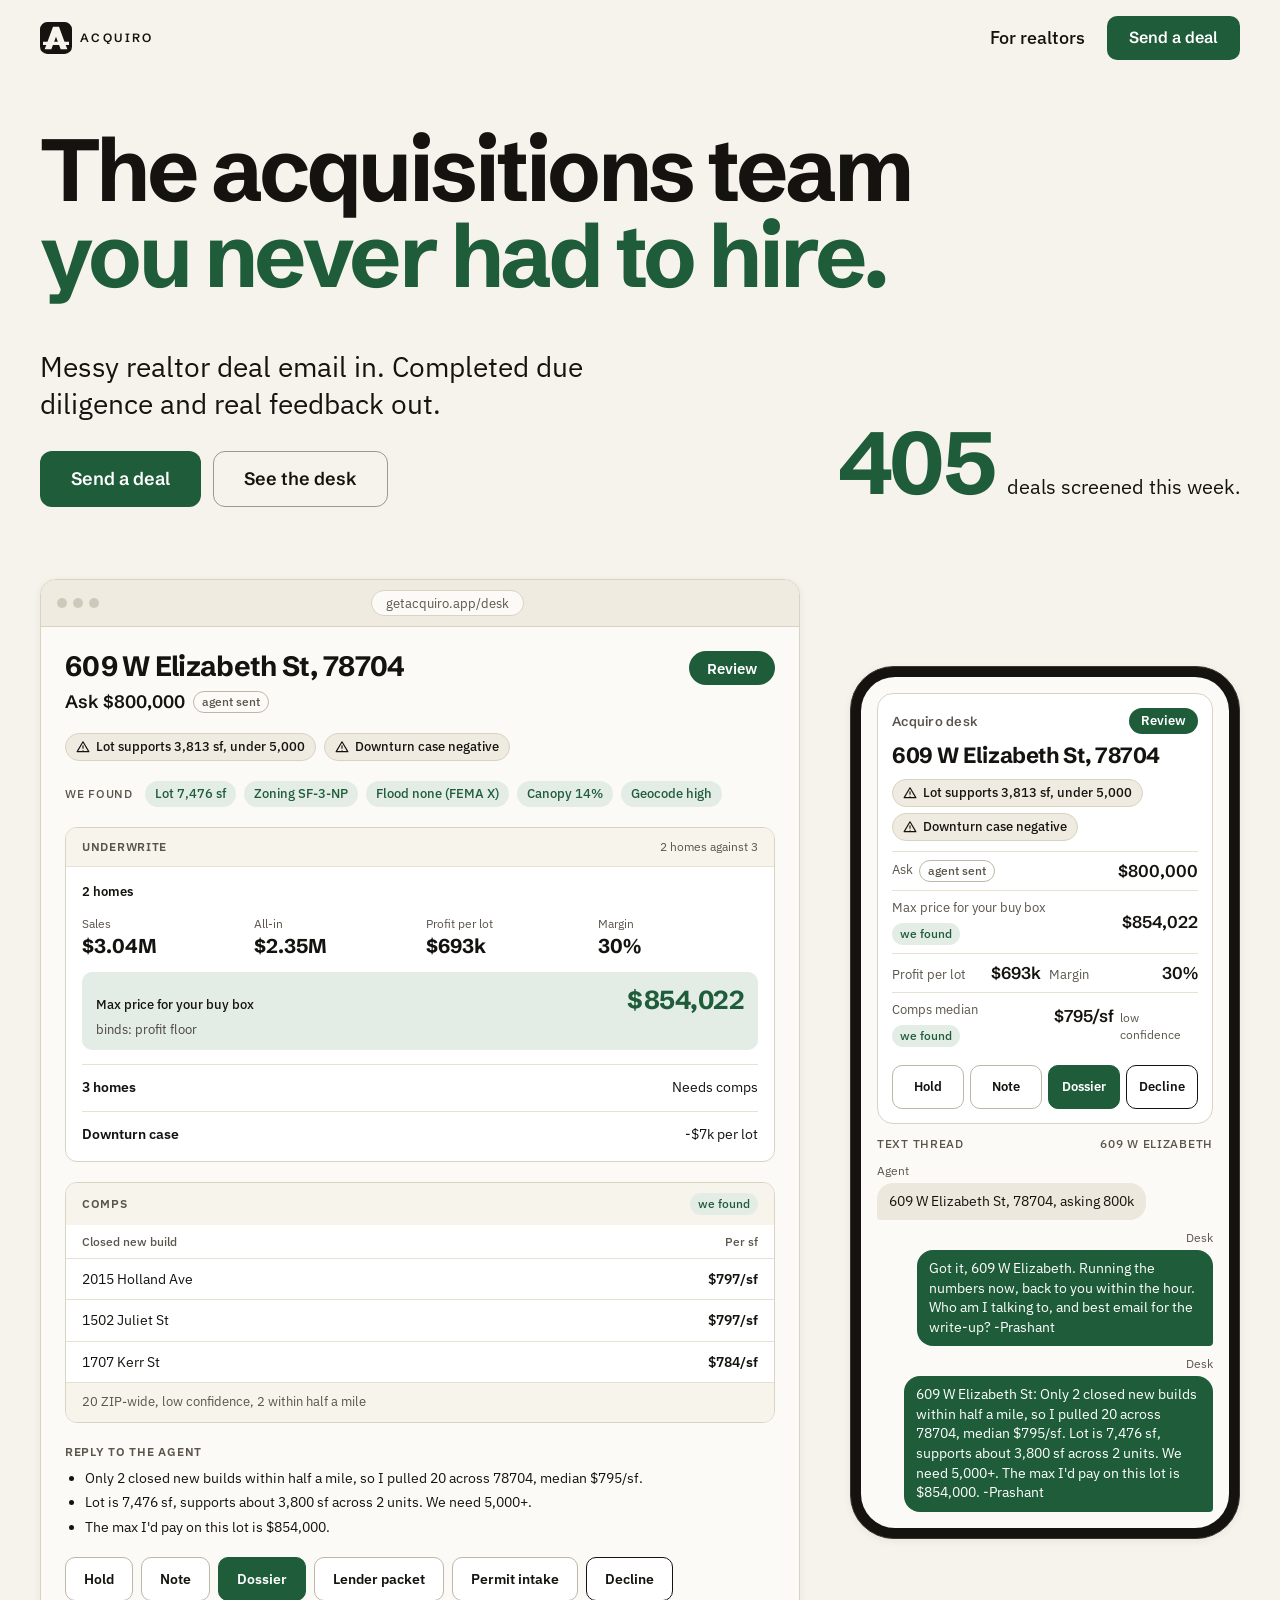
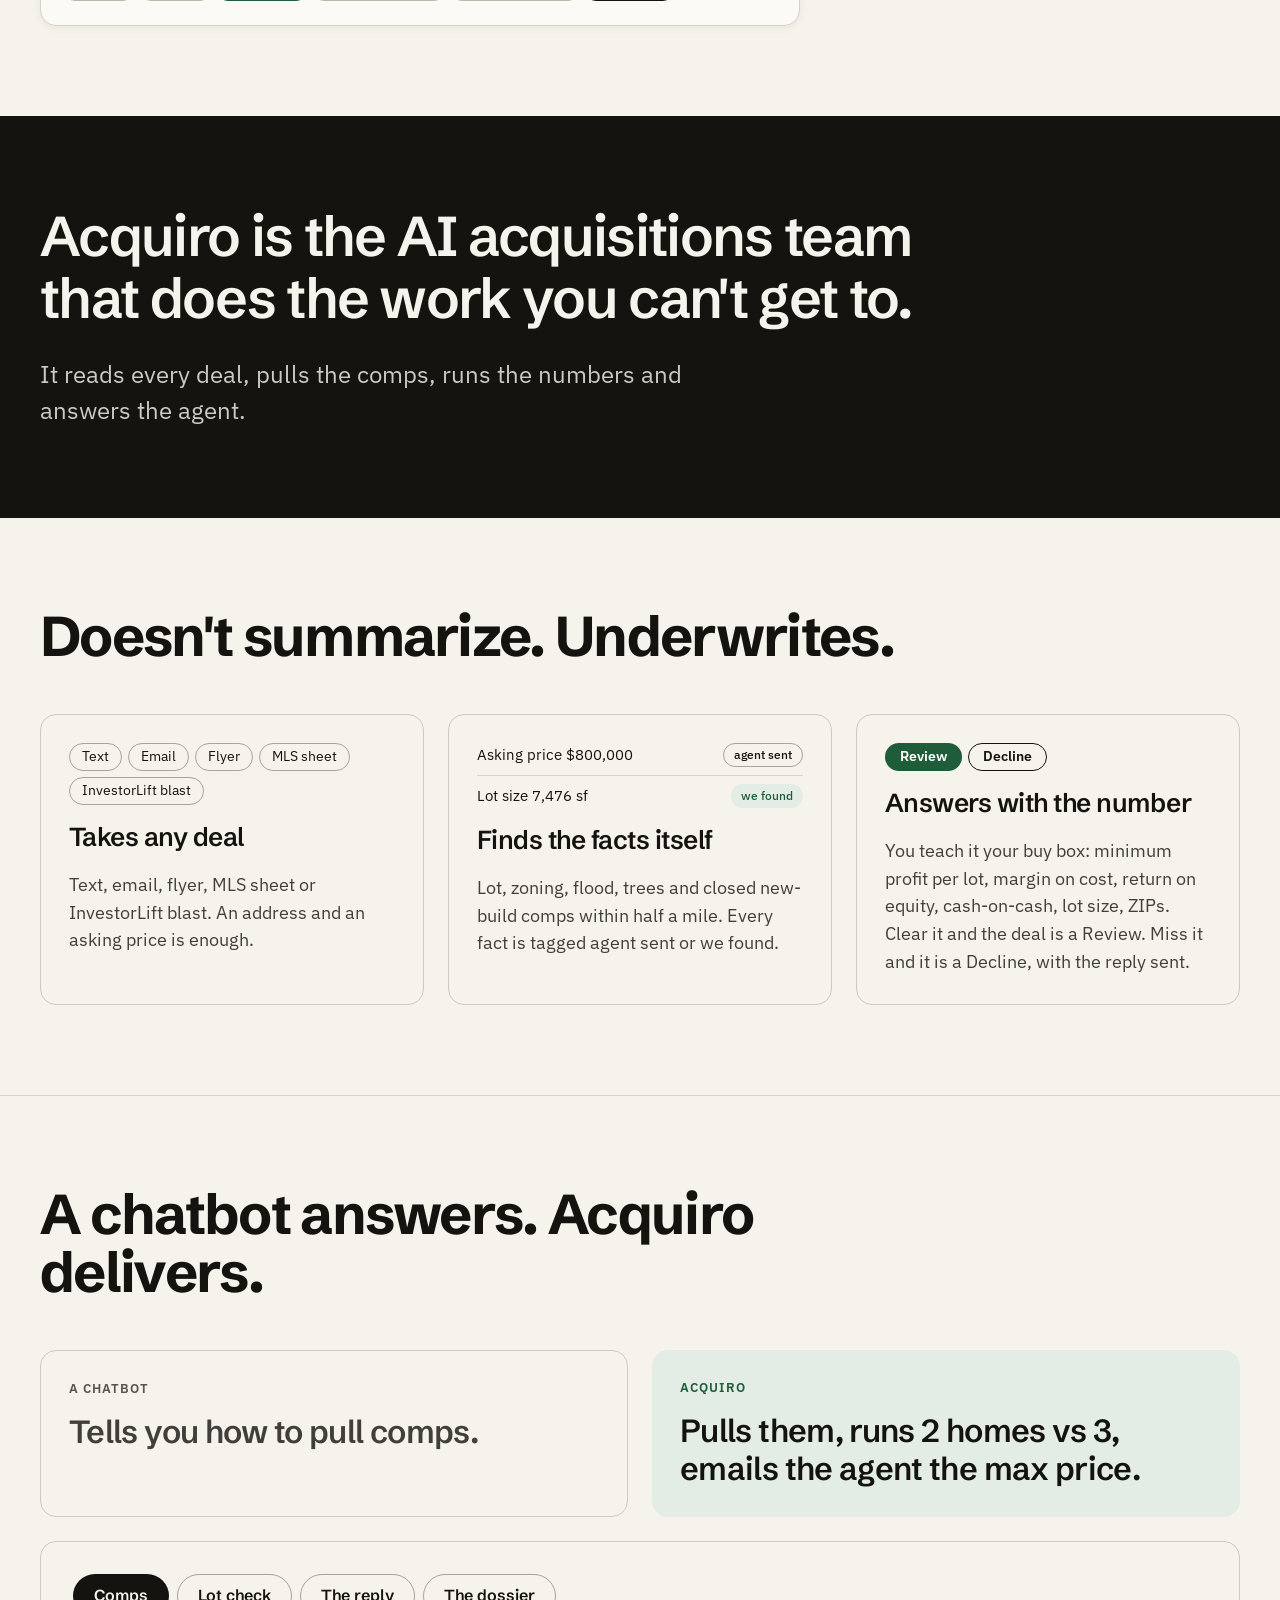
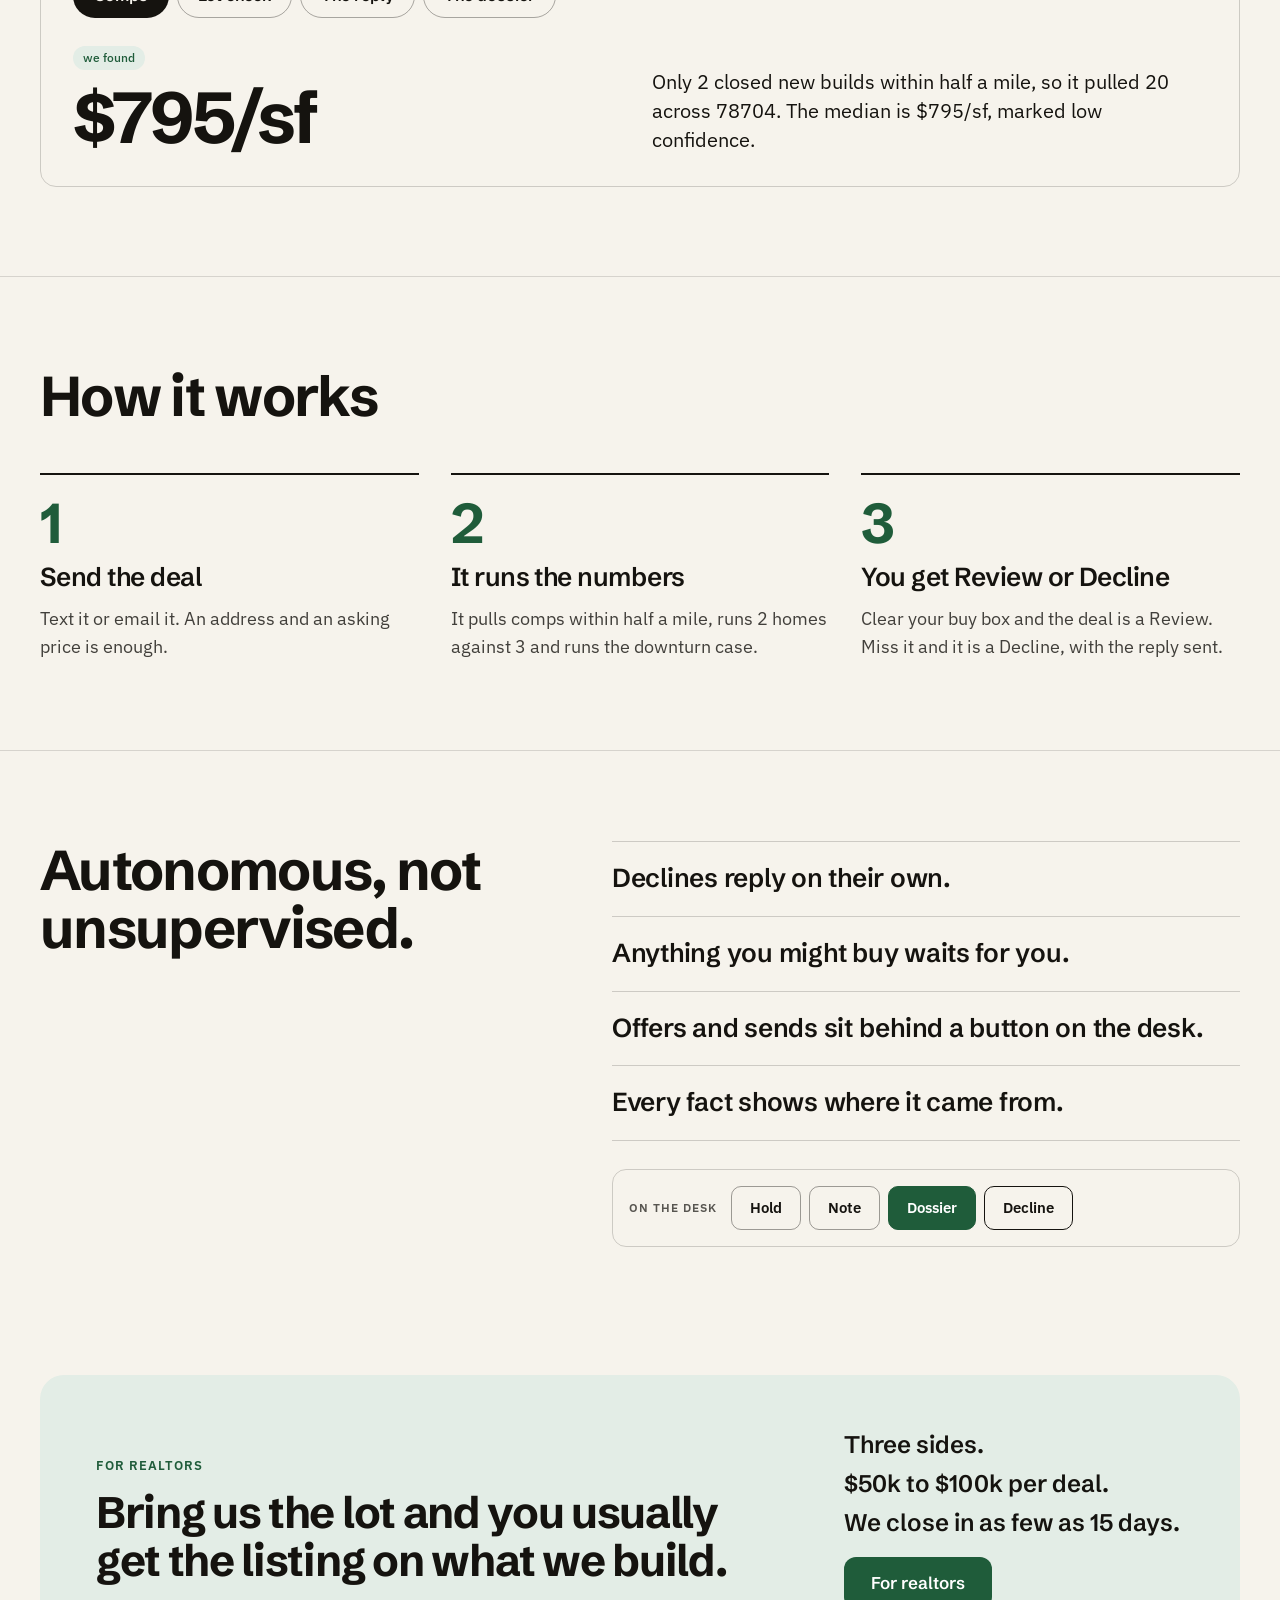
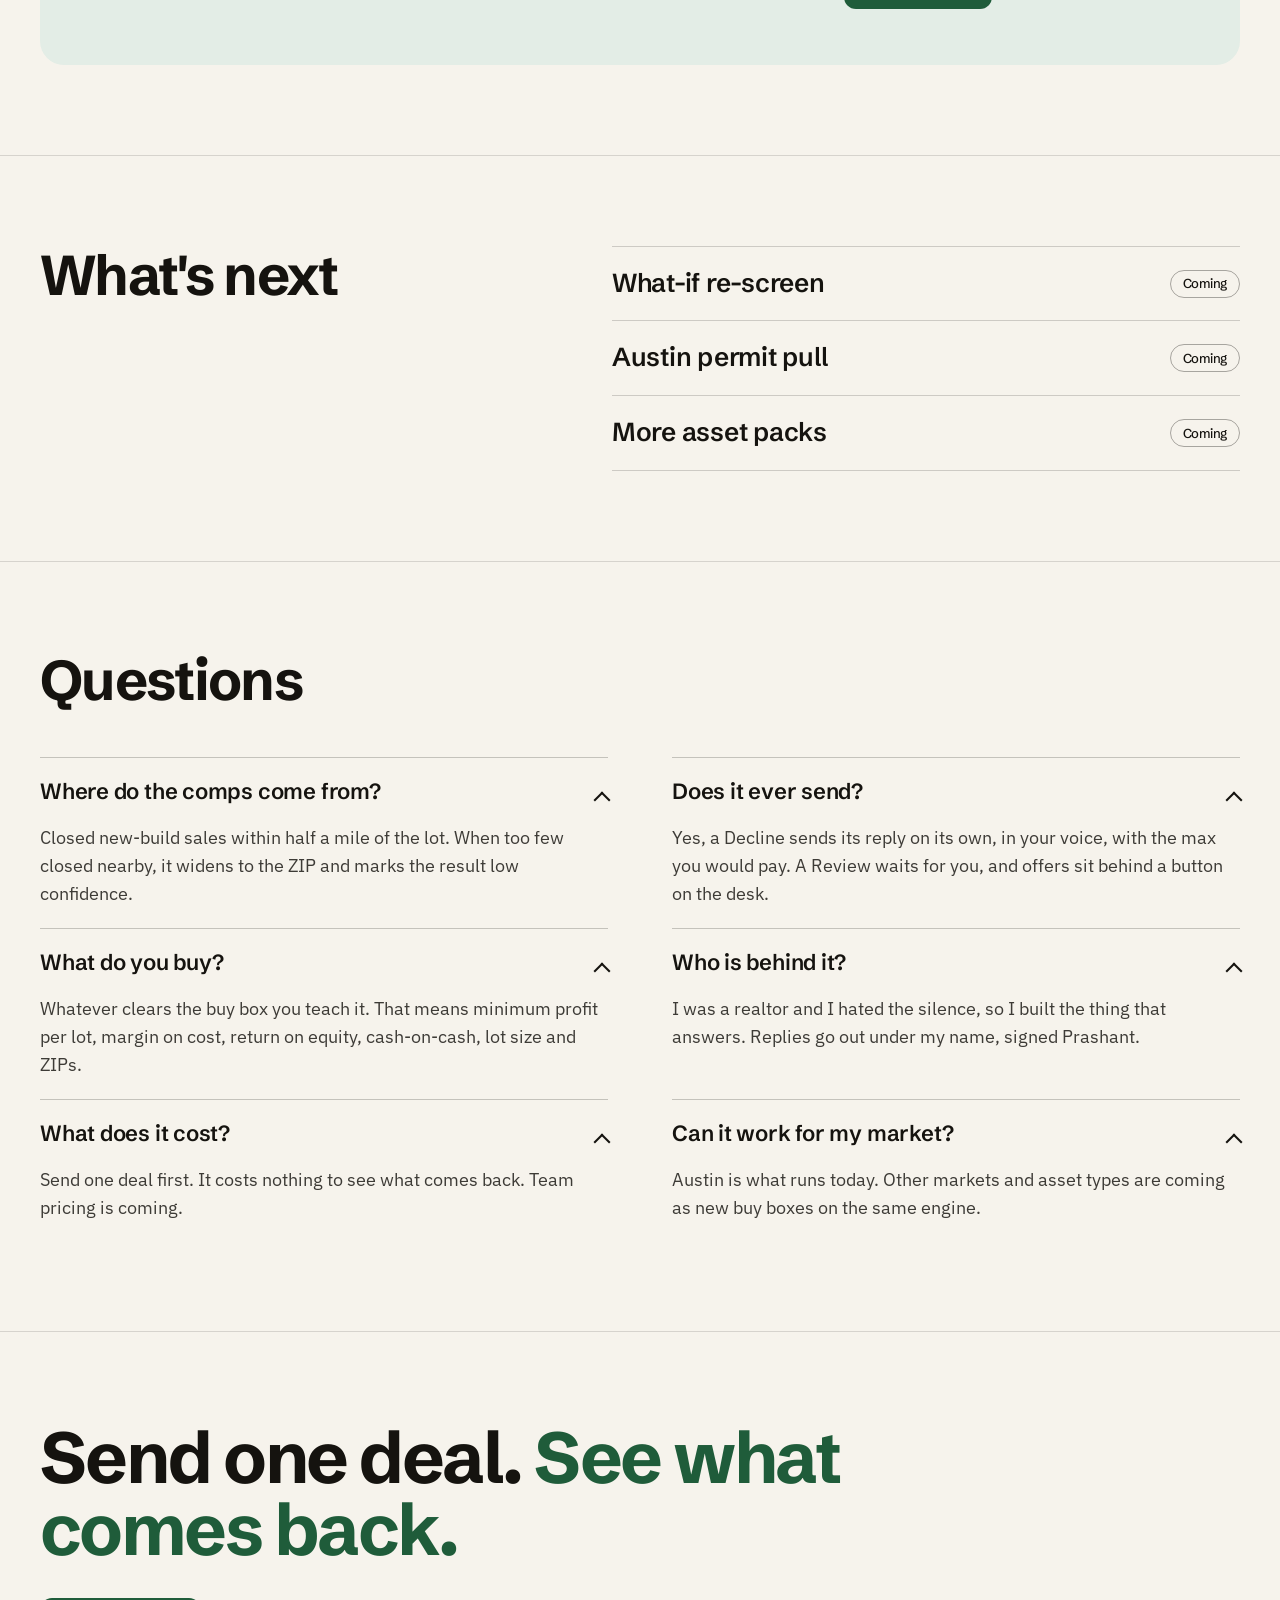
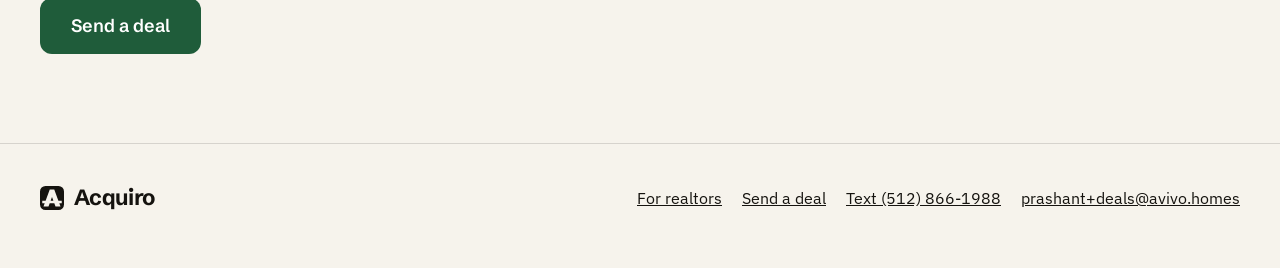
==== index.html @ 0d8c2b7c "Publish Acquiro landing site (507078c6)" ====
<!doctype html>
<html lang="en">
<head>
<meta charset="utf-8">
<meta name="viewport" content="width=device-width, initial-scale=1">
<title>Acquiro | The acquisitions team you never had to hire</title>
<meta name="description" content="Messy realtor deal email in. Completed due diligence and real feedback out.">
<meta name="theme-color" content="#F6F3EC">
<meta name="color-scheme" content="light">
<meta property="og:type" content="website">
<meta property="og:title" content="Acquiro">
<meta property="og:description" content="Messy realtor deal email in. Completed due diligence and real feedback out.">
<link rel="icon" type="image/svg+xml" href="data:image/svg+xml,%3Csvg%20xmlns='http://www.w3.org/2000/svg'%20viewBox='0%200%2096%2096'%3E%3Cpath%20fill='%231F5C3A'%20d='M22,0H74A22,22%200%200%201%2096,22V74A22,22%200%200%201%2074,96H22A22,22%200%200%201%200,74V22A22,22%200%200%201%2022,0ZM22.46,59L9,59L9,69L18.78,69L14,82L34,82L38.78,69L57.22,69L62,82L82,82L77.22,69L87,69L87,59L73.54,59L57,14L39,14ZM48,43.92L53.54,59L42.46,59Z'/%3E%3C/svg%3E">
<link rel="stylesheet" href="https://fonts.googleapis.com/css2?family=IBM+Plex+Sans:wght@400;500;600&amp;family=Schibsted+Grotesk:wght@500;600;700&amp;display=swap">
<style>
:root{
  --bg:#F6F3EC;          /* page */
  --ink:#15130F;         /* text */
  --accent:#1F5C3A;      /* the one deep green */
  --tint:#E3EDE6;        /* accent tint */
  --card:#FBFAF6;        /* mockup surface */
  --paper:#FFFFFF;
  --line:#D9D3C4;        /* mockup borders */
  --line-soft:#E6E1D3;
  --head:#F7F4EC;
  --muted:#5A554B;       /* mockup captions, 6:1 on card */
  --chip:#EFEBE0;
  --chip-line:#D8D2C2;
  --bubble:#ECE8DD;
  --stroke:#BDB7A8;      /* decorative chip and button strokes */
  --b14:rgba(21,19,15,.14);
  --b18:rgba(21,19,15,.18);
  --b22:rgba(21,19,15,.22);
  --b35:rgba(21,19,15,.35);
  --b40:rgba(21,19,15,.4);
  --b45:rgba(21,19,15,.45);
  --focus:#2F7D52;
  --err:#9B1C1C;
  --gutter:clamp(16px,4vw,40px);
  --d:'Schibsted Grotesk',system-ui,-apple-system,'Segoe UI',sans-serif;
  --t:'IBM Plex Sans',system-ui,-apple-system,'Segoe UI',sans-serif;
}
*{box-sizing:border-box}
html{-webkit-text-size-adjust:100%}
body{margin:0;background:var(--bg);color:var(--ink);font:400 18px/1.55 var(--t);-webkit-font-smoothing:antialiased}
h1,h2,h3,h4,p,ul,ol,dl,dd,figure{margin:0}
a{color:inherit}
[hidden]{display:none!important}
.d{font-family:var(--d)}
.blk{display:block}
.acc{color:var(--accent)}
.dim{opacity:.8}
a:focus-visible,button:focus-visible,summary:focus-visible,input:focus-visible,textarea:focus-visible{outline:3px solid var(--focus);outline-offset:3px}
.skip{position:absolute;left:16px;top:-120px;z-index:100;display:inline-flex;align-items:center;min-height:44px;padding:0 20px;background:var(--ink);color:#fff;border-radius:999px;text-decoration:none;font-weight:500}
.skip:focus{top:12px}

/* chrome */
.wrap{max-width:1280px;margin:0 auto;padding:0 var(--gutter)}
.top{max-width:1280px;margin:0 auto;padding:16px var(--gutter);display:flex;align-items:center;justify-content:space-between;gap:12px;flex-wrap:wrap}
.brand{--m:28px;display:inline-flex;align-items:center;gap:calc(var(--m)*.25);min-height:44px;font:700 26px/1 var(--d);letter-spacing:-.03em;text-decoration:none}
.brand .mark{display:block;flex:none;width:var(--m);height:var(--m);fill:currentColor}
.brand .word{margin-right:-.2em;font:600 calc(var(--m)*.375)/1 var(--d);letter-spacing:.2em}
@media (min-width:700px){.brand{--m:32px}}
.brand:hover{color:var(--accent)}
.nav{display:flex;align-items:center;gap:8px;flex-wrap:wrap}
.nav a{display:inline-flex;align-items:center;min-height:44px;padding:0 14px;font-weight:500;text-decoration:none}
.nav a[aria-current=page]{font-weight:600;text-decoration:underline;text-underline-offset:6px;text-decoration-thickness:2px}
.nav a.cta{justify-content:center;padding:0 22px;border-radius:10px;background:var(--accent);color:#fff;font:600 16px/1.2 var(--d);text-decoration:none}
.foot{border-top:1px solid var(--b14)}
.foot .in{max-width:1280px;margin:0 auto;padding:32px var(--gutter) 48px;display:flex;flex-wrap:wrap;align-items:center;justify-content:space-between;gap:12px 32px}
.foot .brand{--m:24px;gap:10px;font-size:22px}
.foot nav{display:flex;flex-wrap:wrap;align-items:center;gap:4px 20px;font-size:16px}
.foot nav a{display:inline-flex;align-items:center;min-height:44px}

/* sections and type */
.sec{padding:clamp(56px,7vw,96px) 0}
.rule{border-top:1px solid var(--b14)}
.hero{padding:clamp(24px,4vw,56px) 0 clamp(56px,7vw,96px)}
.h1{font:700 clamp(42px,8.4vw,88px)/.98 var(--d);letter-spacing:-.04em}
.h2{font:700 clamp(34px,5vw,56px)/1.04 var(--d);letter-spacing:-.03em}
.h2.close{font-size:clamp(40px,6.4vw,72px);line-height:1;letter-spacing:-.035em;max-width:900px}
.h3{font:600 26px/1.15 var(--d);letter-spacing:-.02em}
.sub{font-size:clamp(20px,2.3vw,28px);line-height:1.35}
.eyebrow{font-size:13px;font-weight:600;letter-spacing:.08em;text-transform:uppercase;color:var(--accent)}
.btns{display:flex;flex-wrap:wrap;gap:12px}
.btn{display:inline-flex;align-items:center;justify-content:center;min-height:56px;padding:0 30px;border:1px solid transparent;border-radius:12px;font:600 18px/1.2 var(--d);text-decoration:none;cursor:pointer;transition:opacity .15s}
.btn:hover{opacity:.86}
.btn-solid{background:var(--accent);color:#fff}
.btn-line{background:transparent;color:inherit;border-color:var(--b40)}
.btn-md{min-height:52px;padding:0 26px;font-size:17px}
.btn-sm{min-height:48px;padding:0 22px;font-size:16px;border-radius:10px}
.grid{display:grid;grid-template-columns:repeat(auto-fit,minmax(min(var(--min,320px),100%),1fr));gap:var(--gap,24px);margin-top:clamp(32px,4vw,48px)}
.card{border:1px solid var(--b18);border-radius:16px;padding:28px;display:flex;flex-direction:column;gap:18px}
.pills{display:flex;flex-wrap:wrap;gap:6px}
.pill{display:inline-flex;align-items:center;min-height:28px;padding:0 12px;border:1px solid var(--b35);border-radius:999px;font-size:14px}
.pill.on{padding:0 14px;border-color:transparent;background:var(--accent);color:#fff;font-weight:600}
.pill.off{padding:0 14px;border-color:currentColor;font-weight:600}
.num{font:700 56px/1 var(--d);letter-spacing:-.04em;color:var(--accent)}
.rowlist{list-style:none;padding:0;margin:0}
.rowlist li{padding:20px 0;border-top:1px solid var(--b18);font:600 clamp(20px,2.2vw,26px)/1.3 var(--d);letter-spacing:-.01em}
.rowlist li:last-child{border-bottom:1px solid var(--b18)}
.split{display:flex;flex-wrap:wrap;gap:32px 64px;align-items:flex-start}
.split>h2{flex:1 1 320px}
.split>.rowlist,.split>dl{flex:1 1 440px;min-width:0}
.cta-row{display:flex;flex-direction:column;align-items:flex-start;gap:32px}

/* chips and flags */
.tag{display:inline-flex;align-items:center;min-height:22px;padding:0 8px;border-radius:999px;font-size:12px;font-weight:500;line-height:1;white-space:nowrap}
.tag.t24{min-height:24px;padding:0 10px}
.tag.sent{border:1px solid var(--stroke);color:var(--muted)}
.tag.pg{border:1px solid var(--b35);color:inherit}
.tag.found{background:var(--tint);color:var(--accent)}
.flag{display:inline-flex;align-items:center;gap:6px;min-height:28px;padding:4px 10px;border-radius:999px;background:var(--chip);border:1px solid var(--chip-line);color:var(--ink);font-size:13px;font-weight:500;line-height:1.2}
.flag svg{flex:none}
.fact{display:inline-flex;align-items:center;min-height:26px;padding:0 10px;border-radius:999px;background:var(--tint);color:var(--accent);font-size:13px;font-weight:500;white-space:nowrap}

/* mockups (drawn in markup, no images) */
.shots{display:flex;flex-direction:row-reverse;flex-wrap:wrap;justify-content:center;align-items:flex-start;gap:50px;margin-top:clamp(40px,6vw,72px)}
.phone{flex:0 1 390px;width:100%;max-width:390px;align-self:center;background:#15130F;border:1px solid #3A362E;border-radius:44px;padding:10px;box-shadow:0 2px 8px rgba(0,0,0,.06)}
.screen{background:var(--card);color:var(--ink);border-radius:34px;overflow:hidden;font:400 14px/1.4 var(--t)}
.scr{display:flex;flex-direction:column;gap:12px;padding:16px}
.mcard{display:flex;flex-direction:column;gap:10px;padding:14px;border:1px solid var(--line);border-radius:16px;background:var(--paper)}
.mhead{display:flex;align-items:center;justify-content:space-between;gap:8px}
.mname{font:600 13px var(--d);color:var(--muted);letter-spacing:.02em}
.verdict{display:inline-flex;align-items:center;min-height:26px;padding:0 12px;border-radius:999px;background:var(--accent);color:#fff;font-size:13px;font-weight:600}
.maddr{font:700 22px/1.1 var(--d);letter-spacing:-.02em}
.flags{display:flex;flex-wrap:wrap;gap:6px}
.rows{display:flex;flex-direction:column}
.row{display:flex;align-items:center;justify-content:space-between;gap:8px;padding:8px 0;border-top:1px solid var(--line-soft)}
.rl{display:flex;align-items:center;flex-wrap:wrap;gap:6px;color:var(--muted);font-size:13px}
.rv{font:600 17px var(--d)}
.row2{display:grid;grid-template-columns:repeat(2,minmax(0,1fr));gap:8px;padding:8px 0;border-top:1px solid var(--line-soft)}
.row2>div{display:flex;align-items:baseline;justify-content:space-between;gap:6px}
.row2 .rl{font-size:13px}
.small{color:var(--muted);font-size:12px}
.acts{display:grid;grid-template-columns:repeat(4,minmax(0,1fr));gap:6px}
.mbtn{display:inline-flex;align-items:center;justify-content:center;min-height:44px;padding:0 4px;border:1px solid var(--stroke);border-radius:10px;background:var(--paper);color:var(--ink);font-size:13px;font-weight:600}
.mbtn.go{border-color:var(--accent);background:var(--accent);color:#fff}
.mbtn.no{border-color:var(--ink)}
.thread-h{display:flex;align-items:center;justify-content:space-between;gap:8px;color:var(--muted);font-size:12px;font-weight:500;letter-spacing:.06em;text-transform:uppercase}
.thread{display:flex;flex-direction:column;gap:10px}
.msg{display:flex;flex-direction:column;align-items:flex-start;gap:3px}
.msg.me{align-items:flex-end}
.who{font-size:12px;color:var(--muted)}
.bub{max-width:88%;padding:9px 12px;border-radius:16px 16px 16px 4px;background:var(--bubble);font-size:14px}
.msg.me .bub{background:var(--accent);color:#fff;border-radius:16px 16px 4px 16px}
.bub.w{max-width:92%}
.dframe{flex:1 1 520px;max-width:760px;min-width:0;border:1px solid var(--line);border-radius:16px;overflow:hidden;background:var(--card);color:var(--ink);box-shadow:0 2px 8px rgba(0,0,0,.06);font:400 14px/1.45 var(--t)}
.dbar{display:flex;align-items:center;gap:12px;padding:10px 16px;background:var(--chip);border-bottom:1px solid var(--line)}
.dots{display:flex;gap:6px}
.dots span{width:10px;height:10px;border-radius:50%;background:#CFC9BA}
.url{flex:1;min-width:0;display:flex;justify-content:center}
.url span{max-width:100%;padding:3px 14px;border:1px solid var(--line);border-radius:999px;background:var(--card);color:var(--muted);font-size:12.5px;white-space:nowrap;overflow:hidden;text-overflow:ellipsis}
.dbody{display:flex;flex-direction:column;gap:20px;padding:24px}
.dtop{display:flex;flex-wrap:wrap;align-items:flex-start;justify-content:space-between;gap:12px}
.dtop>div{min-width:0}
.daddr{font:700 28px/1.1 var(--d);letter-spacing:-.025em}
.dask{display:flex;align-items:center;flex-wrap:wrap;gap:8px;margin-top:8px}
.dask b{font:600 18px var(--d)}
.dverdict{display:inline-flex;align-items:center;min-height:34px;padding:0 18px;border-radius:999px;background:var(--accent);color:#fff;font-size:15px;font-weight:600}
.dflags{display:flex;flex-wrap:wrap;gap:8px}
.dfound{display:flex;flex-wrap:wrap;align-items:center;gap:8px}
.dfound .lab,.cap{margin-right:4px;color:var(--muted);font-size:12px;font-weight:500;letter-spacing:.06em;text-transform:uppercase}
.panel{border:1px solid var(--line);border-radius:12px;background:var(--paper);overflow:hidden}
.phead{display:flex;align-items:center;justify-content:space-between;gap:8px;padding:10px 16px;background:var(--head)}
.phead.ln{border-bottom:1px solid var(--line-soft)}
.phead .cap{margin:0;font-weight:600}
.pbody{display:flex;flex-direction:column;gap:14px;padding:16px}
.stats{display:grid;grid-template-columns:repeat(auto-fit,minmax(min(120px,100%),1fr));gap:12px}
.stats .small{font-size:12px}
.stat{font:700 20px var(--d)}
.maxbox{display:flex;flex-wrap:wrap;align-items:baseline;justify-content:space-between;gap:4px 16px;padding:12px 14px;border-radius:10px;background:var(--tint)}
.maxbox .l{font-size:13px;font-weight:500}
.maxbox .v{font:700 26px var(--d);letter-spacing:-.02em;color:var(--accent)}
.maxbox .n{flex-basis:100%;font-size:12.5px;color:#4A463D}
.kv{display:flex;justify-content:space-between;gap:12px;padding-top:12px;border-top:1px solid var(--line-soft)}
.kv b{font-weight:600}
.tbl{overflow-x:auto}
.tbl table{width:100%;border-collapse:collapse;font-size:14px}
.tbl th{padding:8px 16px;font-size:12px;font-weight:500;color:var(--muted)}
.tbl td{padding:10px 16px}
.tbl tr{border-top:1px solid var(--line-soft)}
.tbl thead tr{border-top:0}
.tbl .r{text-align:right}
.tbl .l{text-align:left}
.tbl td.r{font-weight:600}
.tbl tfoot td{background:var(--head);font-size:13px;color:var(--muted)}
.replyh{color:var(--muted);font-size:12px;font-weight:600;letter-spacing:.06em;text-transform:uppercase}
.dframe ul{margin:8px 0 0;padding-left:20px;font-size:14px}
.dframe li+li{margin-top:4px}
.dacts{display:flex;flex-wrap:wrap;gap:8px}
.dacts .mbtn{padding:0 18px;font-size:14px}

/* tabs and panels */
.cmp{display:grid;grid-template-columns:repeat(auto-fit,minmax(min(380px,100%),1fr));gap:24px;margin-top:clamp(32px,4vw,48px)}
.cmp>div{display:flex;flex-direction:column;gap:14px;padding:28px;border-radius:16px}
.cmp .a{border:1px solid var(--b18)}
.cmp .a .lab{opacity:.7}
.cmp .a .say{opacity:.8}
.cmp .b{background:var(--tint)}
.cmp .lab{font-size:13px;font-weight:600;letter-spacing:.08em;text-transform:uppercase}
.cmp .b .lab{color:var(--accent)}
.cmp .say{font:600 clamp(24px,2.6vw,32px)/1.2 var(--d);letter-spacing:-.02em}
.tabbox{margin-top:24px;padding:clamp(20px,3vw,32px);border:1px solid var(--b18);border-radius:16px}
.tablist{display:none;flex-wrap:wrap;gap:8px}
.js .tablist{display:flex}
.tab{min-height:44px;padding:0 20px;border:1px solid var(--b35);border-radius:999px;background:transparent;color:inherit;font:600 16px/1.2 var(--d);cursor:pointer}
.tab[aria-selected=true]{background:var(--ink);color:var(--bg)}
.tp{display:grid;grid-template-columns:repeat(auto-fit,minmax(min(260px,100%),1fr));gap:24px;align-items:end;margin-top:28px}
.tp .lead{display:flex;flex-direction:column;align-items:flex-start;gap:12px}
.tp .big{font:700 clamp(48px,6vw,72px)/1 var(--d);letter-spacing:-.04em}
.tp .big.sm{font-size:clamp(40px,5vw,60px)}
.tp p.say{font-size:20px;line-height:1.45;max-width:560px}
.tp+.tp{border-top:1px solid var(--b14);padding-top:28px}
.js .tp+.tp{border-top:0;padding-top:0}

/* the home sections */
.band{background:var(--ink);color:var(--bg);padding:clamp(56px,7vw,96px) 0}
.band .big{max-width:1000px;font:600 clamp(28px,4.4vw,56px)/1.1 var(--d);letter-spacing:-.03em;text-wrap:balance}
.band .small2{max-width:720px;margin-top:28px;font-size:clamp(18px,2vw,24px);line-height:1.5;opacity:.82}
.herorow{display:flex;flex-wrap:wrap;align-items:flex-end;justify-content:space-between;gap:32px;margin-top:clamp(28px,4vw,48px)}
.herocopy{flex:1 1 420px;max-width:660px}
.herocopy .btns{margin-top:28px}
.proof{display:flex;align-items:baseline;gap:14px;flex-wrap:wrap;font-size:20px}
.proof .n{font:700 clamp(56px,7vw,88px)/1 var(--d);letter-spacing:-.04em;color:var(--accent)}
.ca{display:flex;flex-direction:column;gap:8px}
.ca .r1{display:flex;align-items:center;justify-content:space-between;gap:8px;padding-bottom:8px;border-bottom:1px solid var(--b14);font-size:15px}
.ca .r2{display:flex;align-items:center;justify-content:space-between;gap:8px;font-size:15px}
.steps{list-style:none;padding:0;margin:clamp(32px,4vw,48px) 0 0;display:grid;grid-template-columns:repeat(auto-fit,minmax(min(300px,100%),1fr));gap:32px}
.steps li{display:flex;flex-direction:column;gap:12px;padding-top:20px;border-top:2px solid currentColor}
.ondesk{display:flex;flex-wrap:wrap;align-items:center;gap:8px;margin-top:28px;padding:16px;border:1px solid var(--b18);border-radius:14px}
.ondesk .cap{margin-right:6px;color:inherit;opacity:.7;font-weight:600;letter-spacing:.08em}
.ondesk .mbtn{padding:0 18px;font-size:15px;background:transparent;color:inherit;border-color:var(--b40)}
.ondesk .mbtn.go{background:var(--accent);border-color:var(--accent);color:#fff}
.ondesk .mbtn.no{border-color:currentColor}
.strip{background:var(--tint);border-radius:24px;padding:clamp(28px,5vw,56px);display:flex;flex-wrap:wrap;gap:32px 48px;align-items:center;justify-content:space-between}
.strip .l{flex:1 1 420px;max-width:680px}
.strip .l h2{margin-top:12px;font:700 clamp(28px,3.6vw,44px)/1.1 var(--d);letter-spacing:-.03em}
.strip .r{flex:0 1 340px;display:flex;flex-direction:column;align-items:flex-start;gap:10px}
.strip .r p{font:600 24px/1.2 var(--d)}
.strip .r .btn{margin-top:10px}
.next li{display:flex;align-items:center;justify-content:space-between;gap:16px}
.next .pill{font-size:13px;font-weight:500}
.faq{display:grid;grid-template-columns:repeat(auto-fit,minmax(min(420px,100%),1fr));gap:0 64px;margin-top:clamp(32px,4vw,48px)}
.faq.one{grid-template-columns:minmax(0,820px)}
details.q{padding:12px 0 20px;border-top:1px solid var(--b22)}
details.q summary{display:flex;align-items:flex-start;justify-content:space-between;gap:16px;min-height:44px;padding-top:8px;list-style:none;cursor:pointer}
details.q summary::-webkit-details-marker{display:none}
details.q summary::after{content:"";flex:none;width:10px;height:10px;margin-top:12px;border-right:2px solid currentColor;border-bottom:2px solid currentColor;transform:rotate(45deg)}
details.q[open] summary::after{transform:rotate(-135deg);margin-top:16px}
details.q h3{font:600 22px/1.25 var(--d);letter-spacing:-.01em}
details.q p{margin-top:10px;opacity:.82}

@media (prefers-reduced-motion:reduce){.btn{transition:none}}
</style>
<script>document.documentElement.className+=' js'</script>
</head>
<body>
<a class="skip" href="#main">Skip to content</a>
<header>
<div class="top">
<a class="brand" href="index.html" aria-label="Acquiro home">
<svg class="mark" viewBox="0 0 96 96" aria-hidden="true" focusable="false"><path d="M22,0H74A22,22 0 0 1 96,22V74A22,22 0 0 1 74,96H22A22,22 0 0 1 0,74V22A22,22 0 0 1 22,0ZM22.46,59L9,59L9,69L18.78,69L14,82L34,82L38.78,69L57.22,69L62,82L82,82L77.22,69L87,69L87,59L73.54,59L57,14L39,14ZM48,43.92L53.54,59L42.46,59Z"/></svg>
<span class="word">ACQUIRO</span>
</a>
<nav class="nav" aria-label="Main">
<a href="realtors.html">For realtors</a>
<a class="cta" href="submit.html">Send a deal</a>
</nav>
</div>
</header>

<main id="main">

<section class="hero">
<div class="wrap">
<h1 class="h1">
<span class="blk">The acquisitions team</span>
<span class="blk acc">you never had to hire.</span>
</h1>
<div class="herorow">
<div class="herocopy">
<p class="sub">Messy realtor deal email in. Completed due diligence and real feedback out.</p>
<div class="btns">
<a class="btn btn-solid" href="submit.html">Send a deal</a>
<a class="btn btn-line" href="#desk">See the desk</a>
</div>
</div>
<p class="proof"><span class="n">405</span><span>deals screened this week.</span></p>
</div>
<div class="shots">
<div class="phone" role="img" aria-label="Phone showing the desk card and the text thread for 609 W Elizabeth St, 78704. The card says Review with 2 flags: the lot supports 3,813 sf, under 5,000, and the downturn case is negative. Ask is $800,000, sent by the agent. Max price for your buy box is $854,022. The thread: the agent texts the address and asking 800k, the desk answers that it is running the numbers, then sends the max price of $854,000.">
<div class="screen"><div class="scr">
<div class="mcard">
<div class="mhead"><span class="mname">Acquiro desk</span><span class="verdict">Review</span></div>
<div class="maddr">609 W Elizabeth St, 78704</div>
<div class="flags"><span class="flag"><svg width="14" height="14" viewBox="0 0 24 24" fill="none" stroke="currentColor" stroke-width="2" stroke-linecap="round" stroke-linejoin="round" aria-hidden="true"><path d="M12 3 2 20h20L12 3z"/><path d="M12 10v4"/><path d="M12 17.5v.01"/></svg>Lot supports 3,813 sf, under 5,000</span><span class="flag"><svg width="14" height="14" viewBox="0 0 24 24" fill="none" stroke="currentColor" stroke-width="2" stroke-linecap="round" stroke-linejoin="round" aria-hidden="true"><path d="M12 3 2 20h20L12 3z"/><path d="M12 10v4"/><path d="M12 17.5v.01"/></svg>Downturn case negative</span></div>
<div class="rows">
<div class="row"><span class="rl">Ask <span class="tag sent">agent sent</span></span><span class="rv">$800,000</span></div>
<div class="row"><span class="rl">Max price for your buy box <span class="tag found">we found</span></span><span class="rv">$854,022</span></div>
<div class="row2"><div><span class="rl">Profit per lot</span><span class="rv">$693k</span></div><div><span class="rl">Margin</span><span class="rv">30%</span></div></div>
<div class="row"><span class="rl">Comps median <span class="tag found">we found</span></span><span style="display:flex;align-items:baseline;gap:6px"><span class="rv">$795/sf</span><span class="small">low confidence</span></span></div>
</div>
<div class="acts"><span class="mbtn">Hold</span><span class="mbtn">Note</span><span class="mbtn go">Dossier</span><span class="mbtn no">Decline</span></div>
</div>
<div class="thread">
<div class="thread-h"><span>Text thread</span><span>609 W Elizabeth</span></div>
<div class="msg"><span class="who">Agent</span><p class="bub">609 W Elizabeth St, 78704, asking 800k</p></div>
<div class="msg me"><span class="who">Desk</span><p class="bub">Got it, 609 W Elizabeth. Running the numbers now, back to you within the hour. Who am I talking to, and best email for the write-up? -Prashant</p></div>
<div class="msg me"><span class="who">Desk</span><p class="bub w">609 W Elizabeth St: Only 2 closed new builds within half a mile, so I pulled 20 across 78704, median $795/sf. Lot is 7,476 sf, supports about 3,800 sf across 2 units. We need 5,000+. The max I'd pay on this lot is $854,000. -Prashant</p></div>
</div>
</div></div>
</div>
<div class="dframe" role="img" aria-label="Browser window showing the Acquiro desk page for 609 W Elizabeth St, 78704. Review, ask $800,000, 2 flags. Facts found: lot 7,476 sf, zoning SF-3-NP, flood none, canopy 14%, geocode high. Underwrite for 2 homes against 3: sales $3.04M, all-in $2.35M, profit per lot $693k, margin 30%, max price for your buy box $854,022. Three closed new-build comps, median $795 a foot, low confidence. The reply to the agent and the buttons Hold, Note, Dossier, Lender packet, Permit intake and Decline.">
<div class="dbar"><div class="dots"><span></span><span></span><span></span></div><div class="url"><span>getacquiro.app/desk</span></div></div>
<div class="dbody">
<div class="dtop">
<div><div class="daddr">609 W Elizabeth St, 78704</div><p class="dask"><b>Ask $800,000</b><span class="tag sent">agent sent</span></p></div>
<span class="dverdict">Review</span>
</div>
<div class="dflags"><span class="flag"><svg width="14" height="14" viewBox="0 0 24 24" fill="none" stroke="currentColor" stroke-width="2" stroke-linecap="round" stroke-linejoin="round" aria-hidden="true"><path d="M12 3 2 20h20L12 3z"/><path d="M12 10v4"/><path d="M12 17.5v.01"/></svg>Lot supports 3,813 sf, under 5,000</span><span class="flag"><svg width="14" height="14" viewBox="0 0 24 24" fill="none" stroke="currentColor" stroke-width="2" stroke-linecap="round" stroke-linejoin="round" aria-hidden="true"><path d="M12 3 2 20h20L12 3z"/><path d="M12 10v4"/><path d="M12 17.5v.01"/></svg>Downturn case negative</span></div>
<div class="dfound"><span class="lab">We found</span><span class="fact">Lot 7,476 sf</span><span class="fact">Zoning SF-3-NP</span><span class="fact">Flood none (FEMA X)</span><span class="fact">Canopy 14%</span><span class="fact">Geocode high</span></div>
<div class="panel">
<div class="phead ln"><span class="cap">Underwrite</span><span class="small">2 homes against 3</span></div>
<div class="pbody">
<p style="font-size:13px;font-weight:600">2 homes</p>
<div class="stats">
<div><p class="small">Sales</p><p class="stat">$3.04M</p></div>
<div><p class="small">All-in</p><p class="stat">$2.35M</p></div>
<div><p class="small">Profit per lot</p><p class="stat">$693k</p></div>
<div><p class="small">Margin</p><p class="stat">30%</p></div>
</div>
<div class="maxbox"><span class="l">Max price for your buy box</span><span class="v">$854,022</span><span class="n">binds: profit floor</span></div>
<div class="kv"><b>3 homes</b><span>Needs comps</span></div>
<div class="kv"><b>Downturn case</b><span>-$7k per lot</span></div>
</div>
</div>
<div class="panel">
<div class="phead"><span class="cap">Comps</span><span class="tag found">we found</span></div>
<div class="tbl"><table>
<thead><tr><th scope="col" class="l">Closed new build</th><th scope="col" class="r">Per sf</th></tr></thead>
<tbody><tr><td class="l">2015 Holland Ave</td><td class="r">$797/sf</td></tr><tr><td class="l">1502 Juliet St</td><td class="r">$797/sf</td></tr><tr><td class="l">1707 Kerr St</td><td class="r">$784/sf</td></tr></tbody>
<tfoot><tr><td colspan="2">20 ZIP-wide, low confidence, 2 within half a mile</td></tr></tfoot>
</table></div>
</div>
<div>
<p class="replyh">Reply to the agent</p>
<ul>
<li>Only 2 closed new builds within half a mile, so I pulled 20 across 78704, median $795/sf.</li>
<li>Lot is 7,476 sf, supports about 3,800 sf across 2 units. We need 5,000+.</li>
<li>The max I'd pay on this lot is $854,000.</li>
</ul>
</div>
<div class="dacts"><span class="mbtn">Hold</span><span class="mbtn">Note</span><span class="mbtn go">Dossier</span><span class="mbtn">Lender packet</span><span class="mbtn">Permit intake</span><span class="mbtn no">Decline</span></div>
</div>
</div>
</div>
</div>
</section>

<section class="band">
<div class="wrap">
<p class="big">Acquiro is the AI acquisitions team that does the work you can't get to.</p>
<p class="small2">It reads every deal, pulls the comps, runs the numbers and answers the agent.</p>
</div>
</section>

<section class="sec">
<div class="wrap">
<h2 class="h2">Doesn't summarize. Underwrites.</h2>
<div class="grid">
<article class="card">
<div class="pills"><span class="pill">Text</span><span class="pill">Email</span><span class="pill">Flyer</span><span class="pill">MLS sheet</span><span class="pill">InvestorLift blast</span></div>
<h3 class="h3">Takes any deal</h3>
<p class="dim">Text, email, flyer, MLS sheet or InvestorLift blast. An address and an asking price is enough.</p>
</article>
<article class="card">
<div class="ca">
<div class="r1"><span>Asking price $800,000</span><span class="tag t24 pg">agent sent</span></div>
<div class="r2"><span>Lot size 7,476 sf</span><span class="tag t24 found">we found</span></div>
</div>
<h3 class="h3">Finds the facts itself</h3>
<p class="dim">Lot, zoning, flood, trees and closed new-build comps within half a mile. Every fact is tagged agent sent or we found.</p>
</article>
<article class="card">
<div class="pills"><span class="pill on">Review</span><span class="pill off">Decline</span></div>
<h3 class="h3">Answers with the number</h3>
<p class="dim">You teach it your buy box: minimum profit per lot, margin on cost, return on equity, cash-on-cash, lot size, ZIPs. Clear it and the deal is a Review. Miss it and it is a Decline, with the reply sent.</p>
</article>
</div>
</div>
</section>

<section class="sec rule">
<div class="wrap">
<h2 class="h2" style="max-width:900px">A chatbot answers. Acquiro delivers.</h2>
<div class="cmp">
<div class="a"><p class="lab">A chatbot</p><p class="say d">Tells you how to pull comps.</p></div>
<div class="b"><p class="lab">Acquiro</p><p class="say d">Pulls them, runs 2 homes vs 3, emails the agent the max price.</p></div>
</div>
<div class="tabbox">
<div class="tablist" role="tablist" aria-label="What Acquiro does with a deal">
<button type="button" class="tab" role="tab" id="tab-comps" aria-controls="panel-comps" aria-selected="true">Comps</button>
<button type="button" class="tab" role="tab" id="tab-lot" aria-controls="panel-lot" aria-selected="false" tabindex="-1">Lot check</button>
<button type="button" class="tab" role="tab" id="tab-reply" aria-controls="panel-reply" aria-selected="false" tabindex="-1">The reply</button>
<button type="button" class="tab" role="tab" id="tab-dossier" aria-controls="panel-dossier" aria-selected="false" tabindex="-1">The dossier</button>
</div>
<div class="tp" id="panel-comps" role="tabpanel" aria-labelledby="tab-comps">
<div class="lead"><span class="tag t24 found">we found</span><p class="big d">$795/sf</p></div>
<p class="say">Only 2 closed new builds within half a mile, so it pulled 20 across 78704. The median is $795/sf, marked low confidence.</p>
</div>
<div class="tp" id="panel-lot" role="tabpanel" aria-labelledby="tab-lot">
<div class="lead"><span class="tag t24 found">we found</span><p class="big d">7,476 sf</p></div>
<p class="say">The lot supports about 3,800 sf across 2 units. The buy box needs 5,000+, so the desk card flags it.</p>
</div>
<div class="tp" id="panel-reply" role="tabpanel" aria-labelledby="tab-reply">
<div class="lead"><span class="tag t24 pg">sent to the agent</span><p class="big d">$854,000</p></div>
<p class="say">The max I'd pay on this lot is $854,000. The agent gets that number in the thread, signed Prashant.</p>
</div>
<div class="tp" id="panel-dossier" role="tabpanel" aria-labelledby="tab-dossier">
<div class="lead"><span class="tag t24 found">we found</span><p class="big d sm">The write-up</p></div>
<p class="say">The Dossier button opens the comps, the 2 homes against 3 math, the downturn case and where every fact came from.</p>
</div>
</div>
</div>
</section>

<section class="sec rule" id="how">
<div class="wrap">
<h2 class="h2">How it works</h2>
<ol class="steps">
<li><span class="num">1</span><h3 class="h3">Send the deal</h3><p class="dim">Text it or email it. An address and an asking price is enough.</p></li>
<li><span class="num">2</span><h3 class="h3">It runs the numbers</h3><p class="dim">It pulls comps within half a mile, runs 2 homes against 3 and runs the downturn case.</p></li>
<li><span class="num">3</span><h3 class="h3">You get Review or Decline</h3><p class="dim">Clear your buy box and the deal is a Review. Miss it and it is a Decline, with the reply sent.</p></li>
</ol>
</div>
</section>

<section class="sec rule" id="desk">
<div class="wrap split" style="gap:48px 64px">
<h2 class="h2">Autonomous, not unsupervised.</h2>
<div style="flex:1 1 440px;min-width:0">
<ul class="rowlist">
<li>Declines reply on their own.</li>
<li>Anything you might buy waits for you.</li>
<li>Offers and sends sit behind a button on the desk.</li>
<li>Every fact shows where it came from.</li>
</ul>
<div class="ondesk" role="img" aria-label="Buttons on the desk: Hold, Note, Dossier, Decline">
<span class="cap">On the desk</span>
<span class="mbtn">Hold</span><span class="mbtn">Note</span><span class="mbtn go">Dossier</span><span class="mbtn no">Decline</span>
</div>
</div>
</div>
</section>

<section class="sec" style="padding-top:clamp(16px,3vw,40px)">
<div class="wrap">
<div class="strip">
<div class="l">
<p class="eyebrow">For realtors</p>
<h2>Bring us the lot and you usually get the listing on what we build.</h2>
</div>
<div class="r">
<p>Three sides.</p>
<p>$50k to $100k per deal.</p>
<p>We close in as few as 15 days.</p>
<a class="btn btn-solid btn-md" href="realtors.html">For realtors</a>
</div>
</div>
</div>
</section>

<section class="sec rule">
<div class="wrap split" style="gap:32px 64px">
<h2 class="h2">What's next</h2>
<ul class="rowlist next">
<li><span>What-if re-screen</span><span class="pill">Coming</span></li>
<li><span>Austin permit pull</span><span class="pill">Coming</span></li>
<li><span>More asset packs</span><span class="pill">Coming</span></li>
</ul>
</div>
</section>

<section class="sec rule" id="faq">
<div class="wrap">
<h2 class="h2">Questions</h2>
<div class="faq">
<details class="q" open><summary><h3>Where do the comps come from?</h3></summary><p>Closed new-build sales within half a mile of the lot. When too few closed nearby, it widens to the ZIP and marks the result low confidence.</p></details>
<details class="q" open><summary><h3>Does it ever send?</h3></summary><p>Yes, a Decline sends its reply on its own, in your voice, with the max you would pay. A Review waits for you, and offers sit behind a button on the desk.</p></details>
<details class="q" open><summary><h3>What do you buy?</h3></summary><p>Whatever clears the buy box you teach it. That means minimum profit per lot, margin on cost, return on equity, cash-on-cash, lot size and ZIPs.</p></details>
<details class="q" open><summary><h3>Who is behind it?</h3></summary><p>I was a realtor and I hated the silence, so I built the thing that answers. Replies go out under my name, signed Prashant.</p></details>
<details class="q" open><summary><h3>What does it cost?</h3></summary><p>Send one deal first. It costs nothing to see what comes back. Team pricing is coming.</p></details>
<details class="q" open><summary><h3>Can it work for my market?</h3></summary><p>Austin is what runs today. Other markets and asset types are coming as new buy boxes on the same engine.</p></details>
</div>
</div>
</section>

<section class="sec rule">
<div class="wrap cta-row">
<h2 class="h2 close">Send one deal. <span class="acc">See what comes back.</span></h2>
<a class="btn btn-solid" href="submit.html">Send a deal</a>
</div>
</section>

</main>

<footer class="foot">
<div class="in">
<a class="brand" href="index.html"><svg class="mark" viewBox="0 0 96 96" aria-hidden="true" focusable="false"><path d="M22,0H74A22,22 0 0 1 96,22V74A22,22 0 0 1 74,96H22A22,22 0 0 1 0,74V22A22,22 0 0 1 22,0ZM22.46,59L9,59L9,69L18.78,69L14,82L34,82L38.78,69L57.22,69L62,82L82,82L77.22,69L87,69L87,59L73.54,59L57,14L39,14ZM48,43.92L53.54,59L42.46,59Z"/></svg>Acquiro</a>
<nav aria-label="Footer">
<a href="realtors.html">For realtors</a>
<a href="submit.html">Send a deal</a>
<a href="sms:+15128661988">Text (512) 866-1988</a>
<a href="mailto:prashant+deals@avivo.homes">prashant+deals@avivo.homes</a>
</nav>
</div>
</footer>

<script>
(function () {
  'use strict';
  var tabs = [].slice.call(document.querySelectorAll('[role=tab]'));
  function pick(i, focus) {
    tabs.forEach(function (t, j) {
      var on = i === j;
      t.setAttribute('aria-selected', on ? 'true' : 'false');
      t.tabIndex = on ? 0 : -1;
      document.getElementById(t.getAttribute('aria-controls')).hidden = !on;
    });
    if (focus) { tabs[i].focus(); }
  }
  tabs.forEach(function (t, i) {
    t.addEventListener('click', function () { pick(i, false); });
    t.addEventListener('keydown', function (e) {
      var n = tabs.length;
      if (e.key === 'ArrowRight') { e.preventDefault(); pick((i + 1) % n, true); }
      else if (e.key === 'ArrowLeft') { e.preventDefault(); pick((i + n - 1) % n, true); }
      else if (e.key === 'Home') { e.preventDefault(); pick(0, true); }
      else if (e.key === 'End') { e.preventDefault(); pick(n - 1, true); }
    });
  });
  if (tabs.length) { pick(0, false); }
  if (window.matchMedia && window.matchMedia('(max-width: 700px)').matches) {
    [].forEach.call(document.querySelectorAll('details.q'), function (d) { d.open = false; });
  }
}());
</script>
</body>
</html>
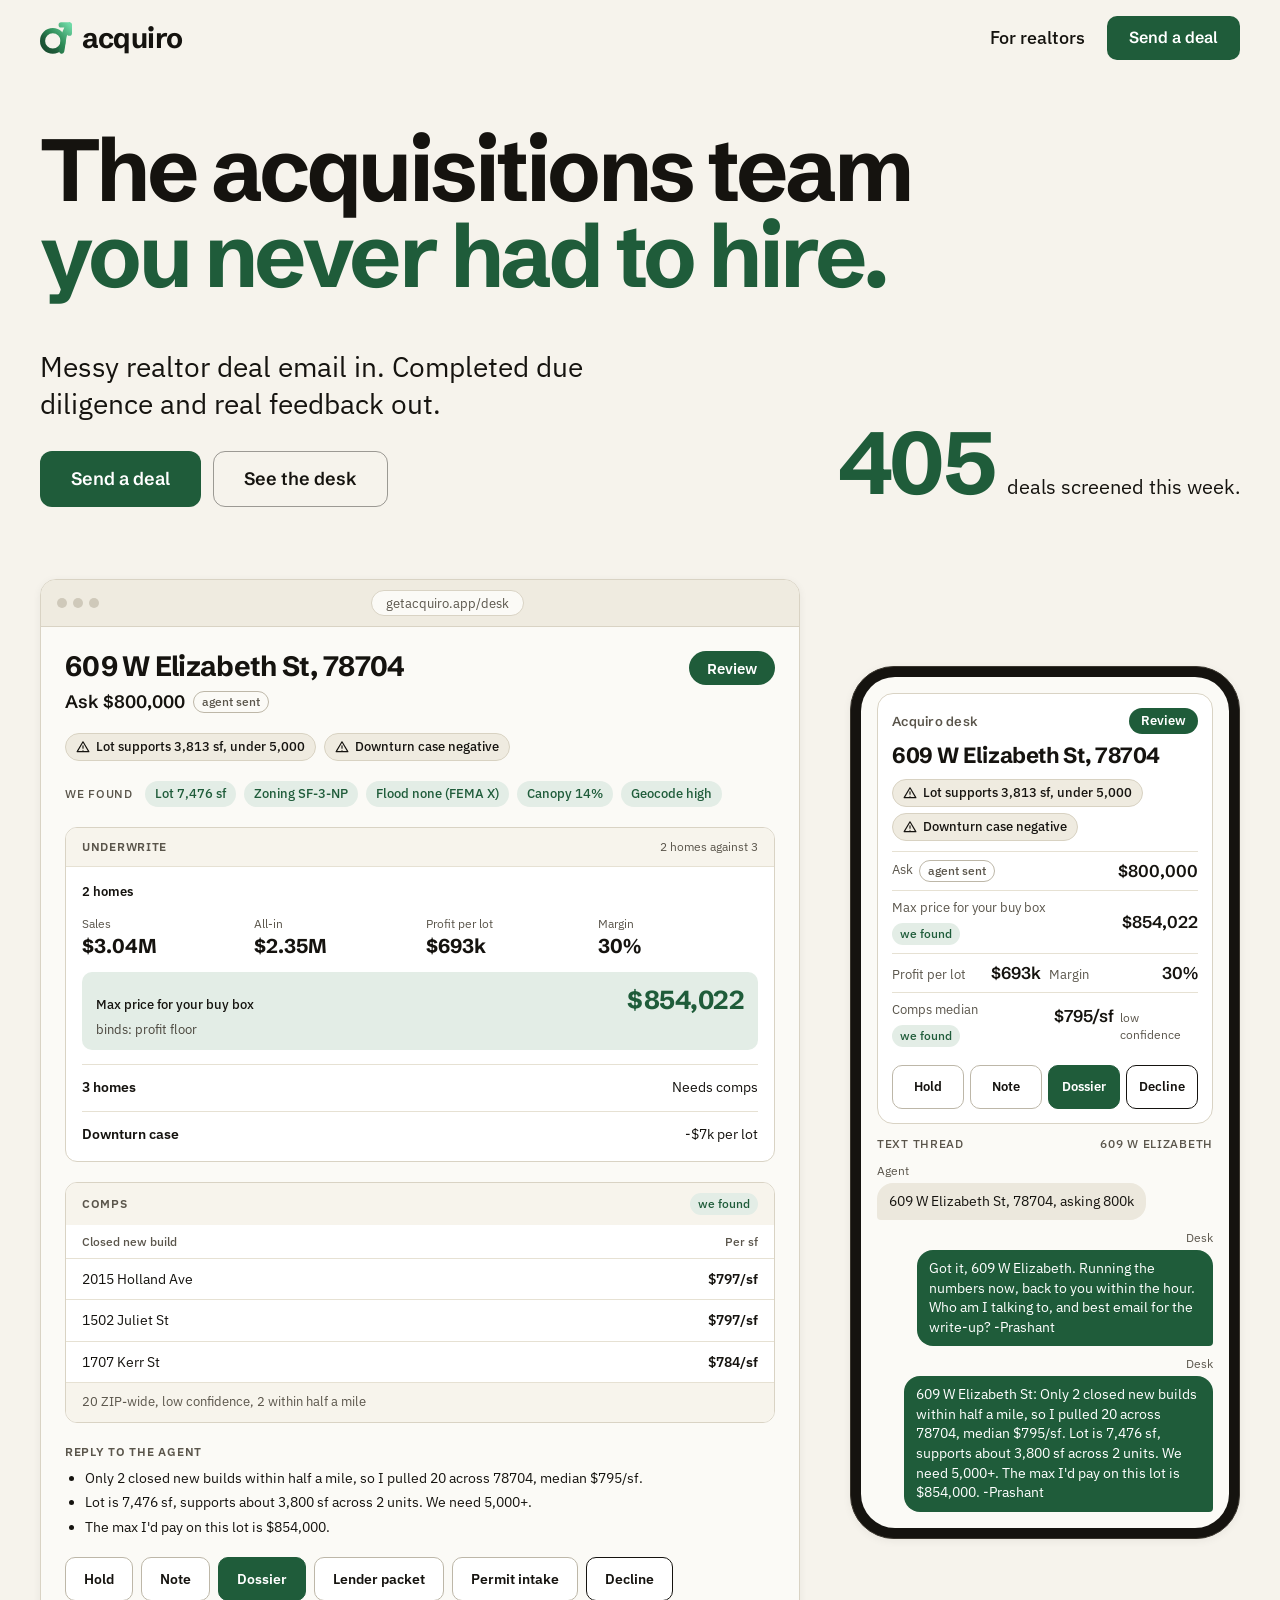
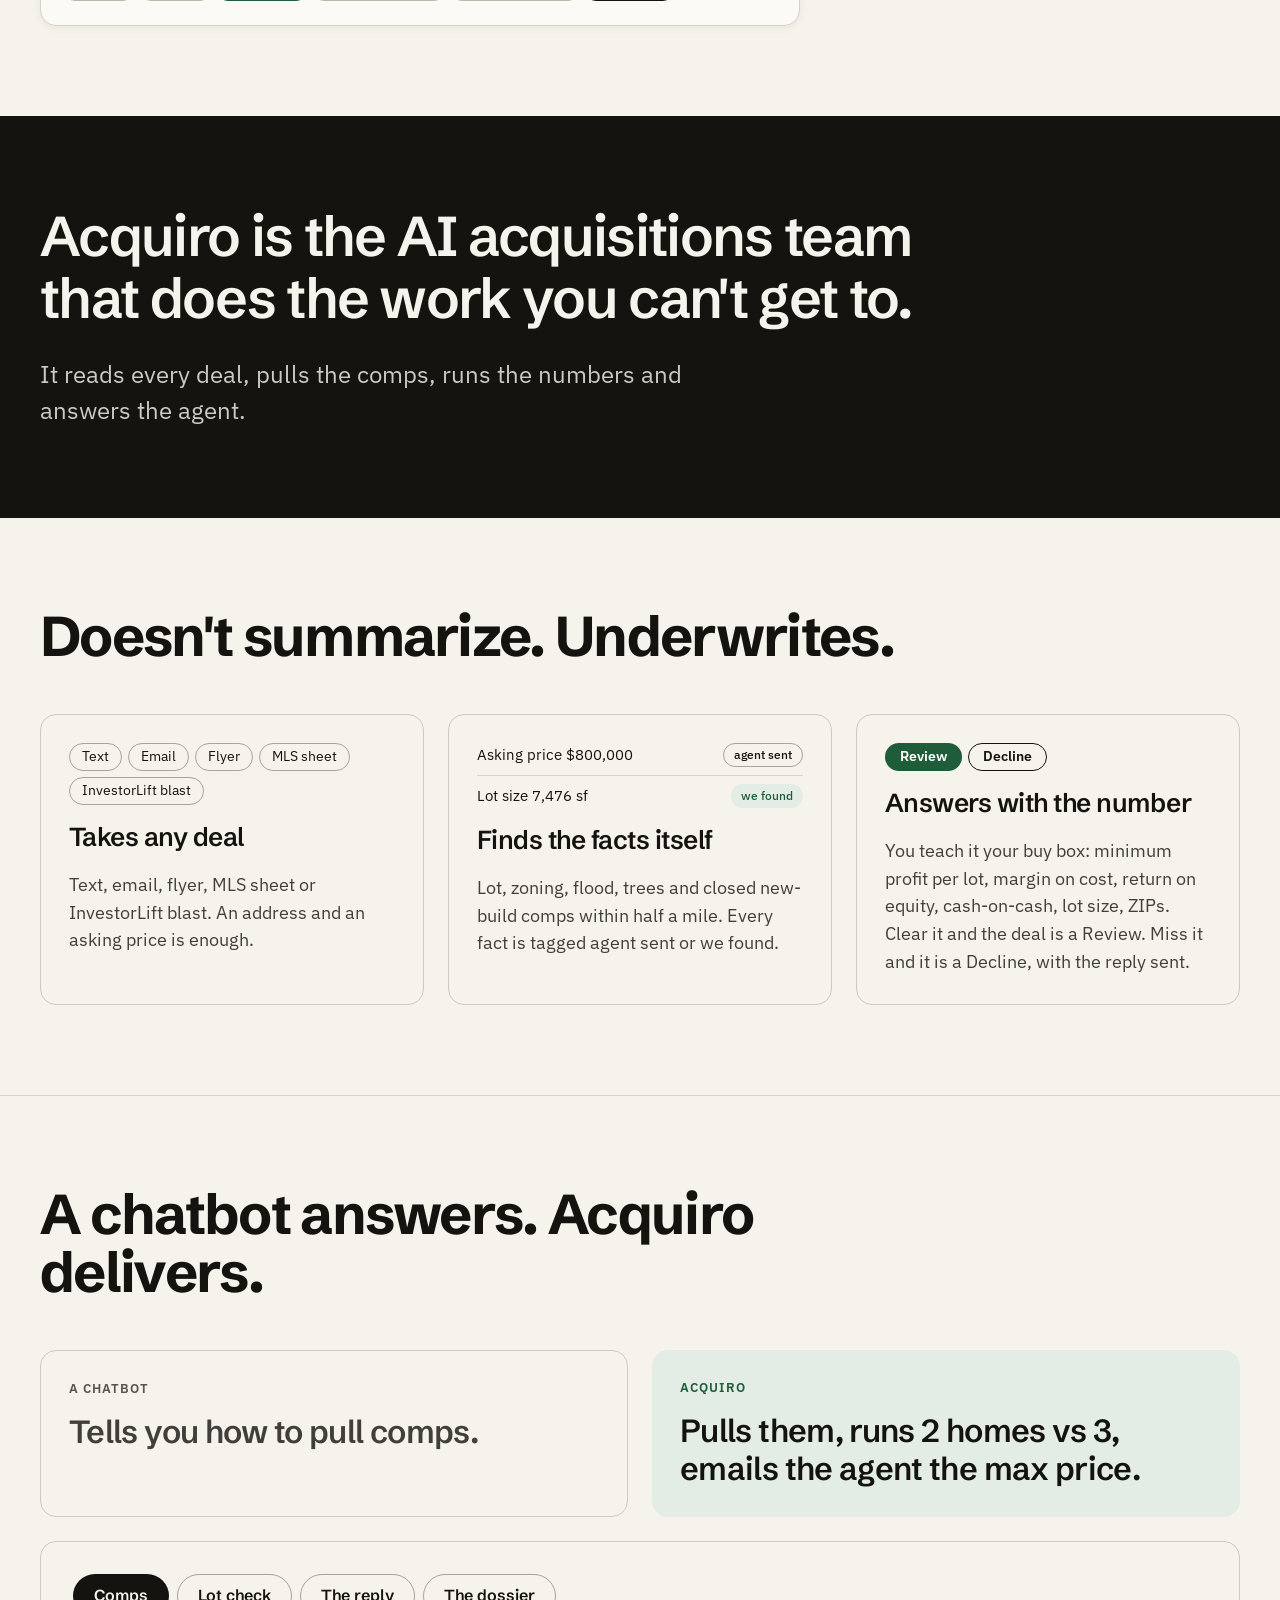
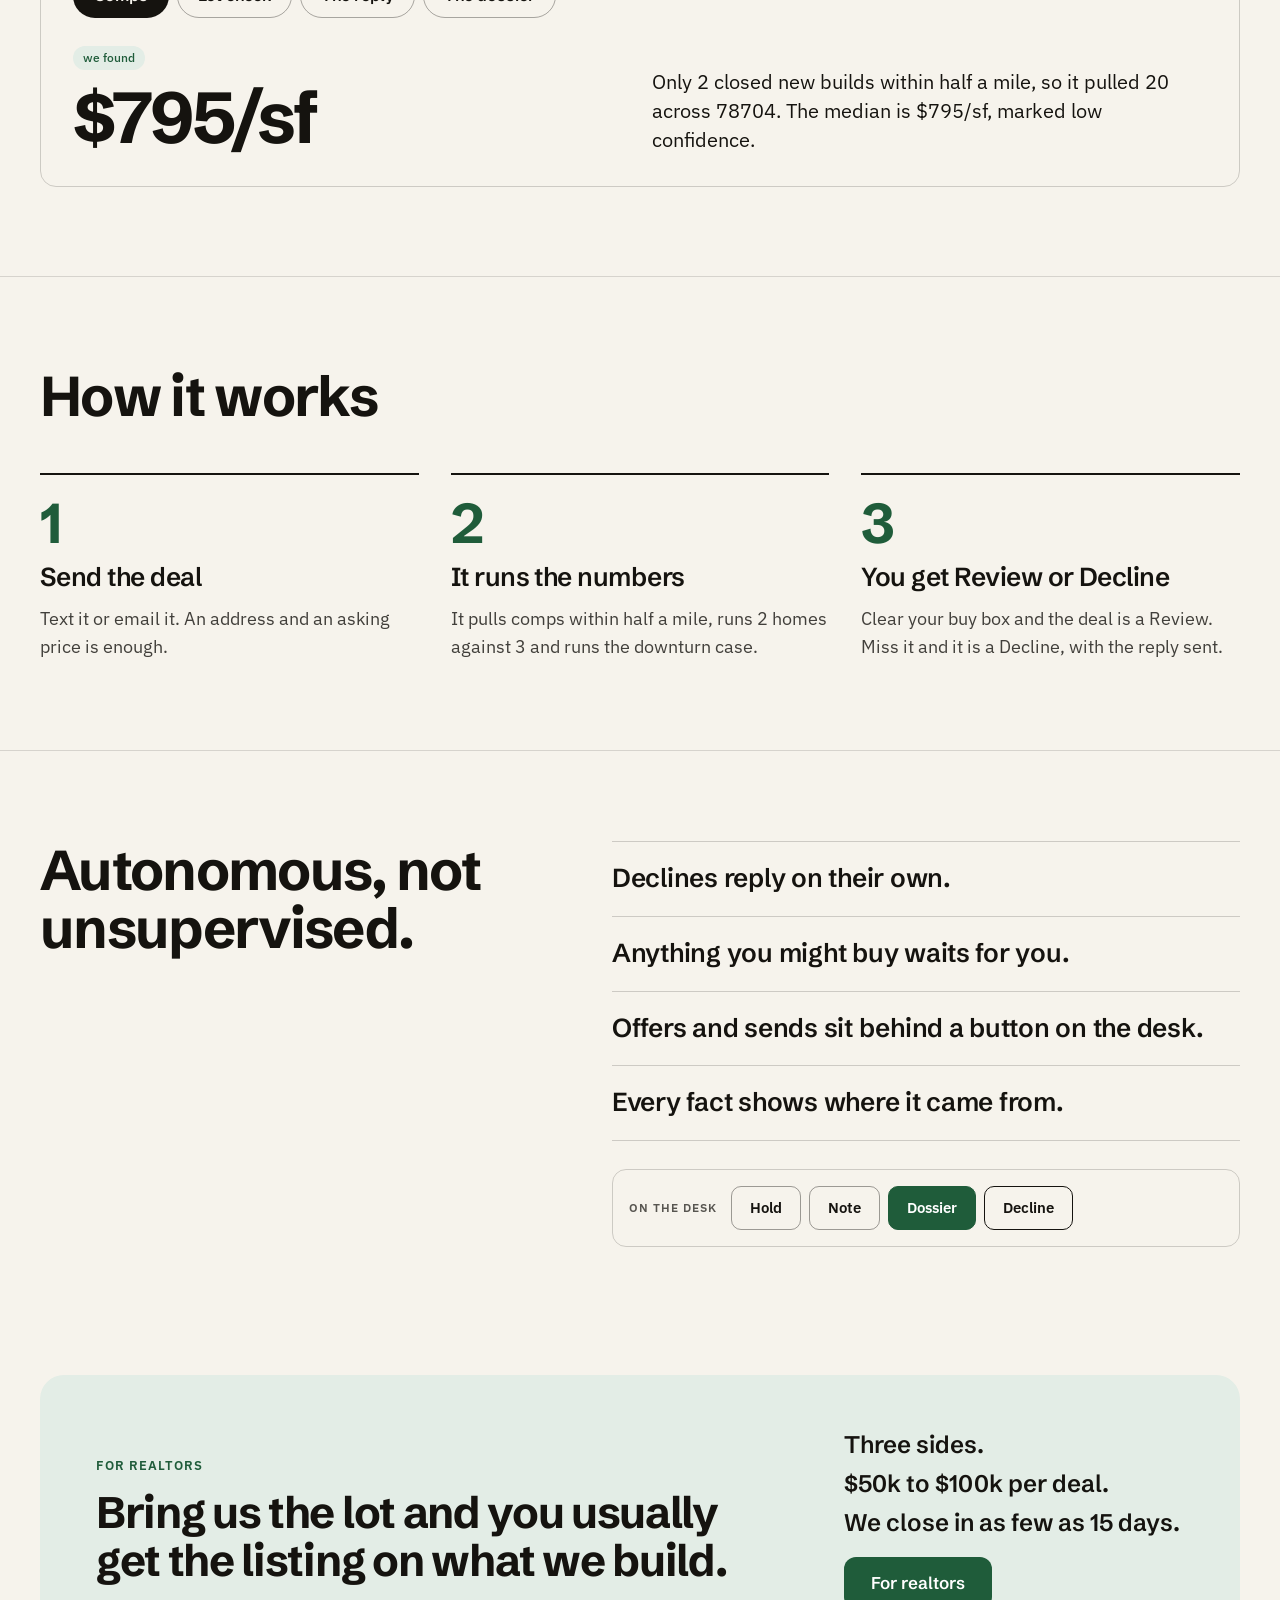
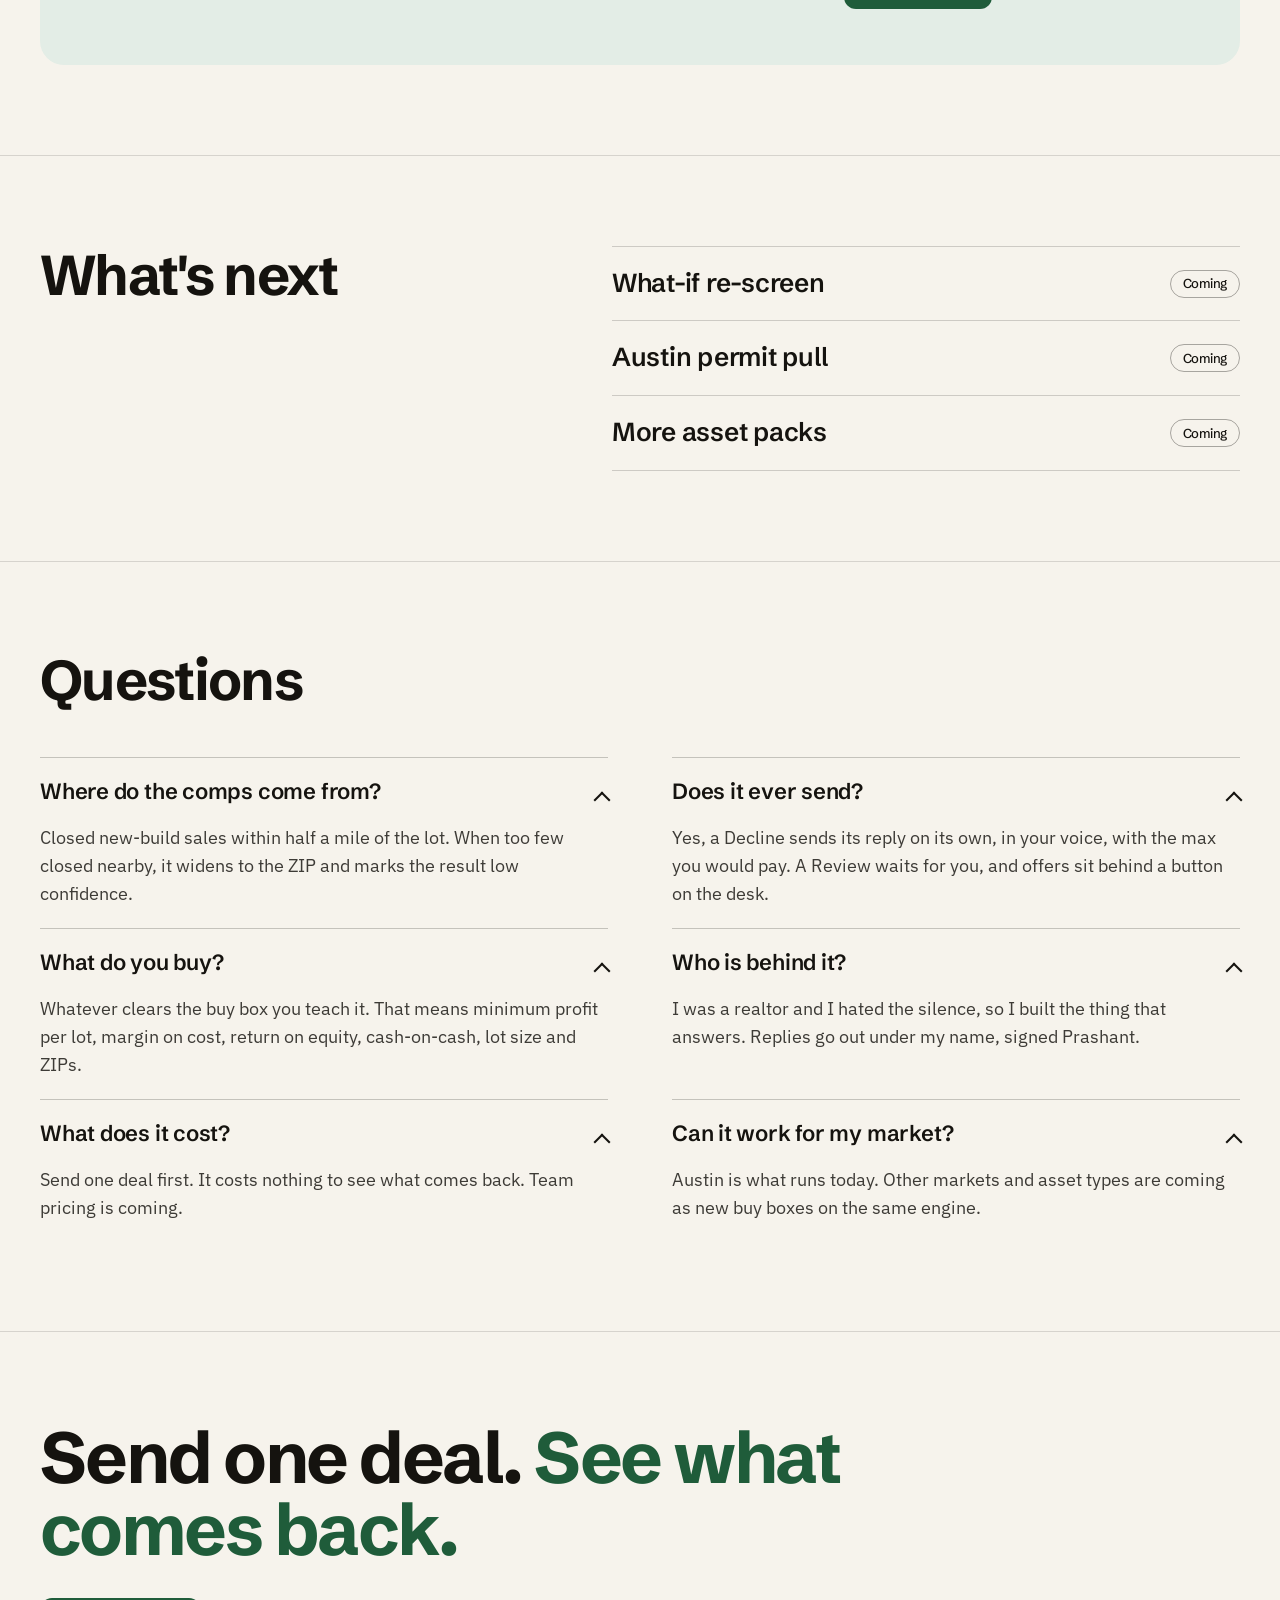
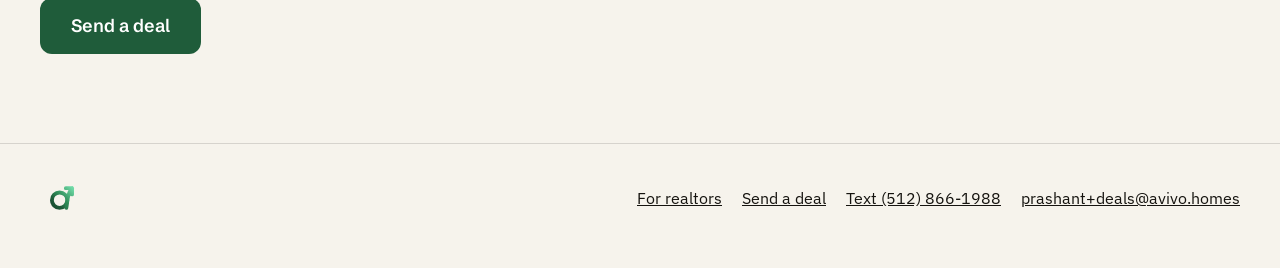
==== commit 62353593: "Publish Acquiro landing site (f9616b7e)" ====
--- a/index.html
+++ b/index.html
@@ -10,7 +10,7 @@
 <meta property="og:type" content="website">
 <meta property="og:title" content="Acquiro">
 <meta property="og:description" content="Messy realtor deal email in. Completed due diligence and real feedback out.">
-<link rel="icon" type="image/svg+xml" href="data:image/svg+xml,%3Csvg%20xmlns='http://www.w3.org/2000/svg'%20viewBox='0%200%2096%2096'%3E%3Cpath%20fill='%231F5C3A'%20d='M22,0H74A22,22%200%200%201%2096,22V74A22,22%200%200%201%2074,96H22A22,22%200%200%201%200,74V22A22,22%200%200%201%2022,0ZM22.46,59L9,59L9,69L18.78,69L14,82L34,82L38.78,69L57.22,69L62,82L82,82L77.22,69L87,69L87,59L73.54,59L57,14L39,14ZM48,43.92L53.54,59L42.46,59Z'/%3E%3C/svg%3E">
+<link rel="icon" type="image/svg+xml" href="data:image/svg+xml,%3Csvg%20xmlns='http://www.w3.org/2000/svg'%20viewBox='0%201%20100%20100'%3E%3Cdefs%3E%3ClinearGradient%20id='r'%20gradientUnits='userSpaceOnUse'%20x1='8'%20y1='92'%20x2='92'%20y2='8'%3E%3Cstop%20offset='0'%20stop-color='%23174A2E'/%3E%3Cstop%20offset='.25'%20stop-color='%231F5C3A'/%3E%3Cstop%20offset='.5'%20stop-color='%232E8B57'/%3E%3Cstop%20offset='1'%20stop-color='%236FD9A6'/%3E%3C/linearGradient%3E%3ClinearGradient%20id='a'%20gradientUnits='userSpaceOnUse'%20x1='8'%20y1='92'%20x2='92'%20y2='8'%3E%3Cstop%20offset='0'%20stop-color='%231F5C3A'/%3E%3Cstop%20offset='.5'%20stop-color='%232E8B57'/%3E%3Cstop%20offset='1'%20stop-color='%236FD9A6'/%3E%3C/linearGradient%3E%3C/defs%3E%3Cg%20fill='none'%20stroke-width='16'%20stroke-linecap='round'%20stroke-linejoin='round'%3E%3Cpath%20d='M8%2060A32%2032%200%201%201%2072%2060A32%2032%200%201%201%208%2060Z'%20stroke='url(%23r)'/%3E%3Cpath%20d='M68%2092C74%2062%2072%2028%2092%2010M66%2010H92V36'%20stroke='url(%23a)'/%3E%3C/g%3E%3C/svg%3E">
 <link rel="stylesheet" href="https://fonts.googleapis.com/css2?family=IBM+Plex+Sans:wght@400;500;600&amp;family=Schibsted+Grotesk:wght@500;600;700&amp;display=swap">
 <style>
 :root{
@@ -57,18 +57,18 @@
 /* chrome */
 .wrap{max-width:1280px;margin:0 auto;padding:0 var(--gutter)}
 .top{max-width:1280px;margin:0 auto;padding:16px var(--gutter);display:flex;align-items:center;justify-content:space-between;gap:12px;flex-wrap:wrap}
-.brand{--m:28px;display:inline-flex;align-items:center;gap:calc(var(--m)*.25);min-height:44px;font:700 26px/1 var(--d);letter-spacing:-.03em;text-decoration:none}
-.brand .mark{display:block;flex:none;width:var(--m);height:var(--m);fill:currentColor}
-.brand .word{margin-right:-.2em;font:600 calc(var(--m)*.375)/1 var(--d);letter-spacing:.2em}
+.brand{--m:28px;display:inline-flex;align-items:center;gap:calc(var(--m)*.3);min-height:44px;text-decoration:none}
+.brand .mark{display:block;flex:none;width:var(--m);height:var(--m);overflow:visible}
+.brand .word{font:700 calc(var(--m)*.875)/1 var(--d);letter-spacing:-.02em;color:var(--ink)}
 @media (min-width:700px){.brand{--m:32px}}
-.brand:hover{color:var(--accent)}
+.brand:hover .word{color:var(--accent)}
 .nav{display:flex;align-items:center;gap:8px;flex-wrap:wrap}
 .nav a{display:inline-flex;align-items:center;min-height:44px;padding:0 14px;font-weight:500;text-decoration:none}
 .nav a[aria-current=page]{font-weight:600;text-decoration:underline;text-underline-offset:6px;text-decoration-thickness:2px}
 .nav a.cta{justify-content:center;padding:0 22px;border-radius:10px;background:var(--accent);color:#fff;font:600 16px/1.2 var(--d);text-decoration:none}
 .foot{border-top:1px solid var(--b14)}
 .foot .in{max-width:1280px;margin:0 auto;padding:32px var(--gutter) 48px;display:flex;flex-wrap:wrap;align-items:center;justify-content:space-between;gap:12px 32px}
-.foot .brand{--m:24px;gap:10px;font-size:22px}
+.foot .brand{--m:24px;min-width:44px;justify-content:center}
 .foot nav{display:flex;flex-wrap:wrap;align-items:center;gap:4px 20px;font-size:16px}
 .foot nav a{display:inline-flex;align-items:center;min-height:44px}
 
@@ -260,8 +260,8 @@
 <header>
 <div class="top">
 <a class="brand" href="index.html" aria-label="Acquiro home">
-<svg class="mark" viewBox="0 0 96 96" aria-hidden="true" focusable="false"><path d="M22,0H74A22,22 0 0 1 96,22V74A22,22 0 0 1 74,96H22A22,22 0 0 1 0,74V22A22,22 0 0 1 22,0ZM22.46,59L9,59L9,69L18.78,69L14,82L34,82L38.78,69L57.22,69L62,82L82,82L77.22,69L87,69L87,59L73.54,59L57,14L39,14ZM48,43.92L53.54,59L42.46,59Z"/></svg>
-<span class="word">ACQUIRO</span>
+<svg class="mark" viewBox="0 1 100 100" aria-hidden="true" focusable="false"><defs><linearGradient id="mk-index-h-ring" gradientUnits="userSpaceOnUse" x1="8" y1="92" x2="92" y2="8"><stop offset="0" stop-color="#174A2E"/><stop offset=".25" stop-color="#1F5C3A"/><stop offset=".5" stop-color="#2E8B57"/><stop offset="1" stop-color="#6FD9A6"/></linearGradient><linearGradient id="mk-index-h-arrow" gradientUnits="userSpaceOnUse" x1="8" y1="92" x2="92" y2="8"><stop offset="0" stop-color="#1F5C3A"/><stop offset=".5" stop-color="#2E8B57"/><stop offset="1" stop-color="#6FD9A6"/></linearGradient></defs><g fill="none" stroke-width="16" stroke-linecap="round" stroke-linejoin="round"><path d="M8 60A32 32 0 1 1 72 60A32 32 0 1 1 8 60Z" stroke="url(#mk-index-h-ring)"/><path d="M68 92C74 62 72 28 92 10M66 10H92V36" stroke="url(#mk-index-h-arrow)"/></g></svg>
+<span class="word">acquiro</span>
 </a>
 <nav class="nav" aria-label="Main">
 <a href="realtors.html">For realtors</a>
@@ -507,7 +507,7 @@
 
 <footer class="foot">
 <div class="in">
-<a class="brand" href="index.html"><svg class="mark" viewBox="0 0 96 96" aria-hidden="true" focusable="false"><path d="M22,0H74A22,22 0 0 1 96,22V74A22,22 0 0 1 74,96H22A22,22 0 0 1 0,74V22A22,22 0 0 1 22,0ZM22.46,59L9,59L9,69L18.78,69L14,82L34,82L38.78,69L57.22,69L62,82L82,82L77.22,69L87,69L87,59L73.54,59L57,14L39,14ZM48,43.92L53.54,59L42.46,59Z"/></svg>Acquiro</a>
+<a class="brand" href="index.html" aria-label="Acquiro home"><svg class="mark" viewBox="0 1 100 100" aria-hidden="true" focusable="false"><defs><linearGradient id="mk-index-f-ring" gradientUnits="userSpaceOnUse" x1="8" y1="92" x2="92" y2="8"><stop offset="0" stop-color="#174A2E"/><stop offset=".25" stop-color="#1F5C3A"/><stop offset=".5" stop-color="#2E8B57"/><stop offset="1" stop-color="#6FD9A6"/></linearGradient><linearGradient id="mk-index-f-arrow" gradientUnits="userSpaceOnUse" x1="8" y1="92" x2="92" y2="8"><stop offset="0" stop-color="#1F5C3A"/><stop offset=".5" stop-color="#2E8B57"/><stop offset="1" stop-color="#6FD9A6"/></linearGradient></defs><g fill="none" stroke-width="16" stroke-linecap="round" stroke-linejoin="round"><path d="M8 60A32 32 0 1 1 72 60A32 32 0 1 1 8 60Z" stroke="url(#mk-index-f-ring)"/><path d="M68 92C74 62 72 28 92 10M66 10H92V36" stroke="url(#mk-index-f-arrow)"/></g></svg></a>
 <nav aria-label="Footer">
 <a href="realtors.html">For realtors</a>
 <a href="submit.html">Send a deal</a>
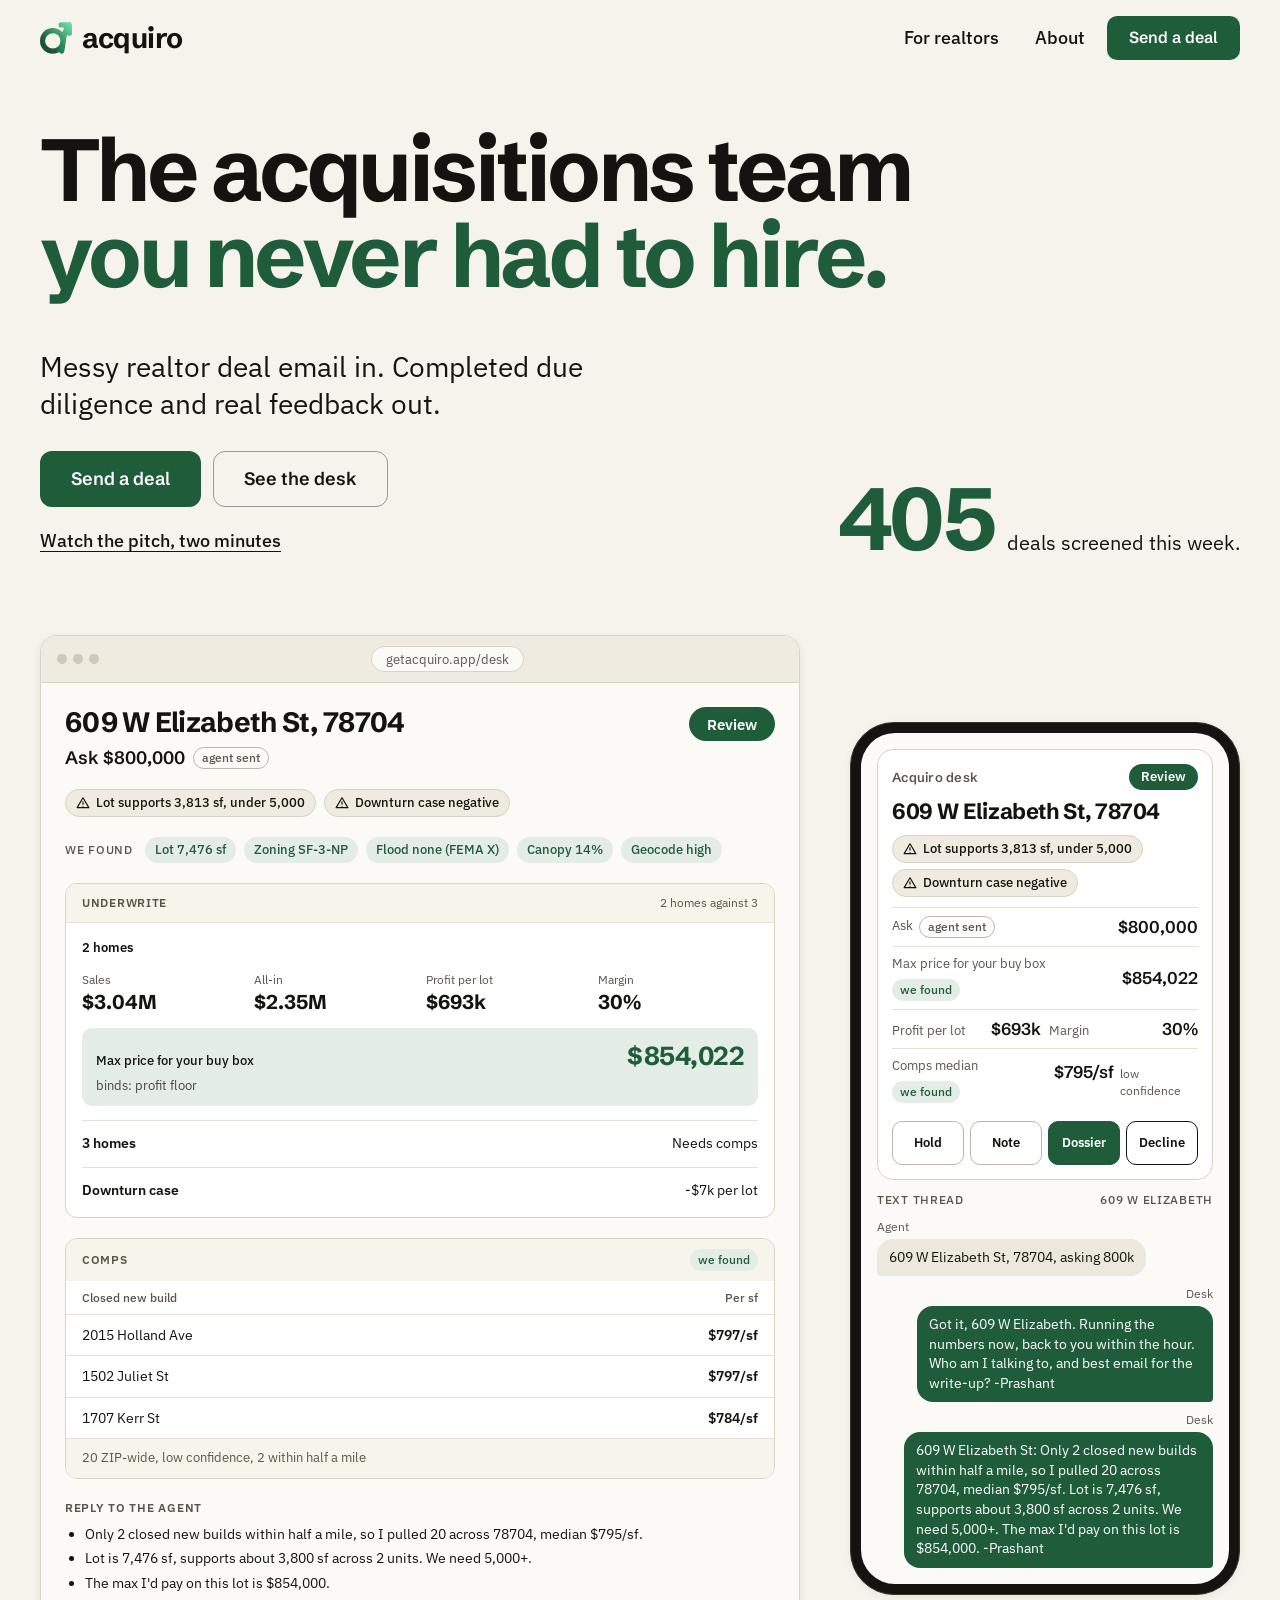
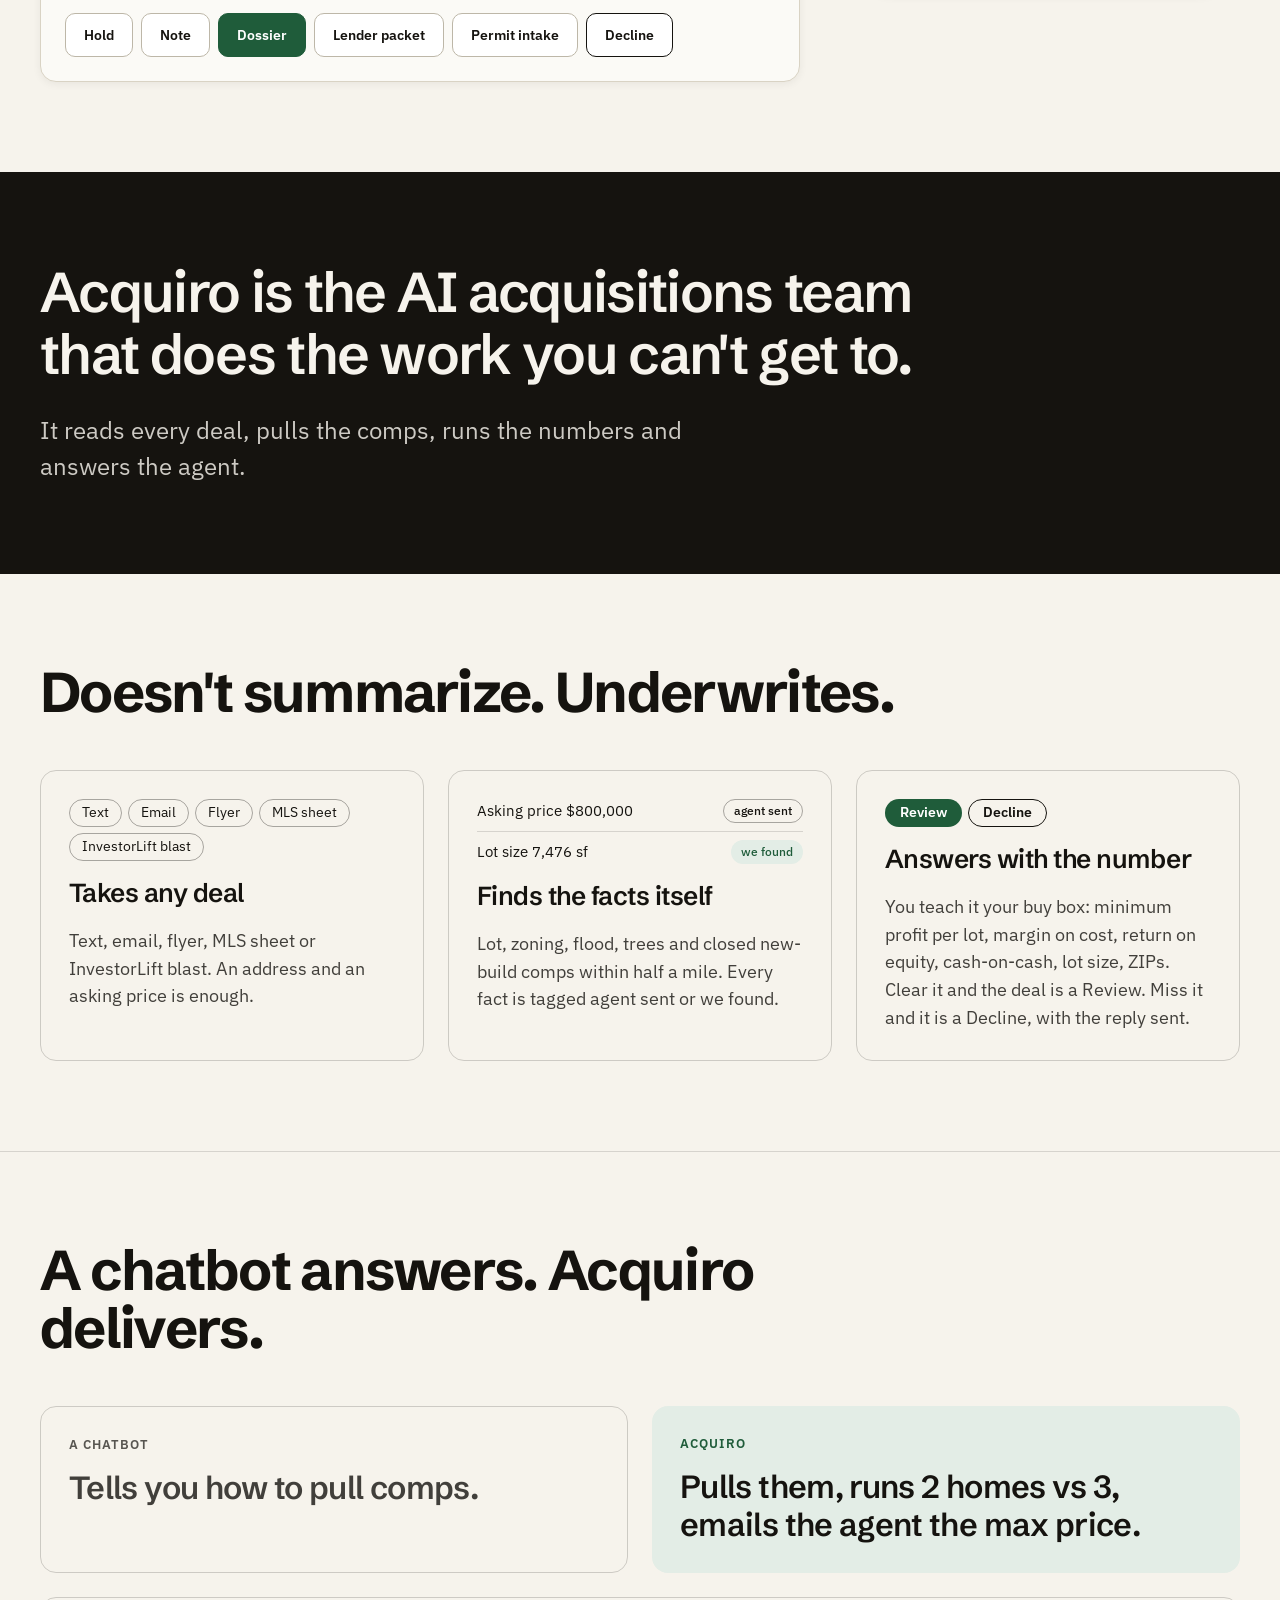
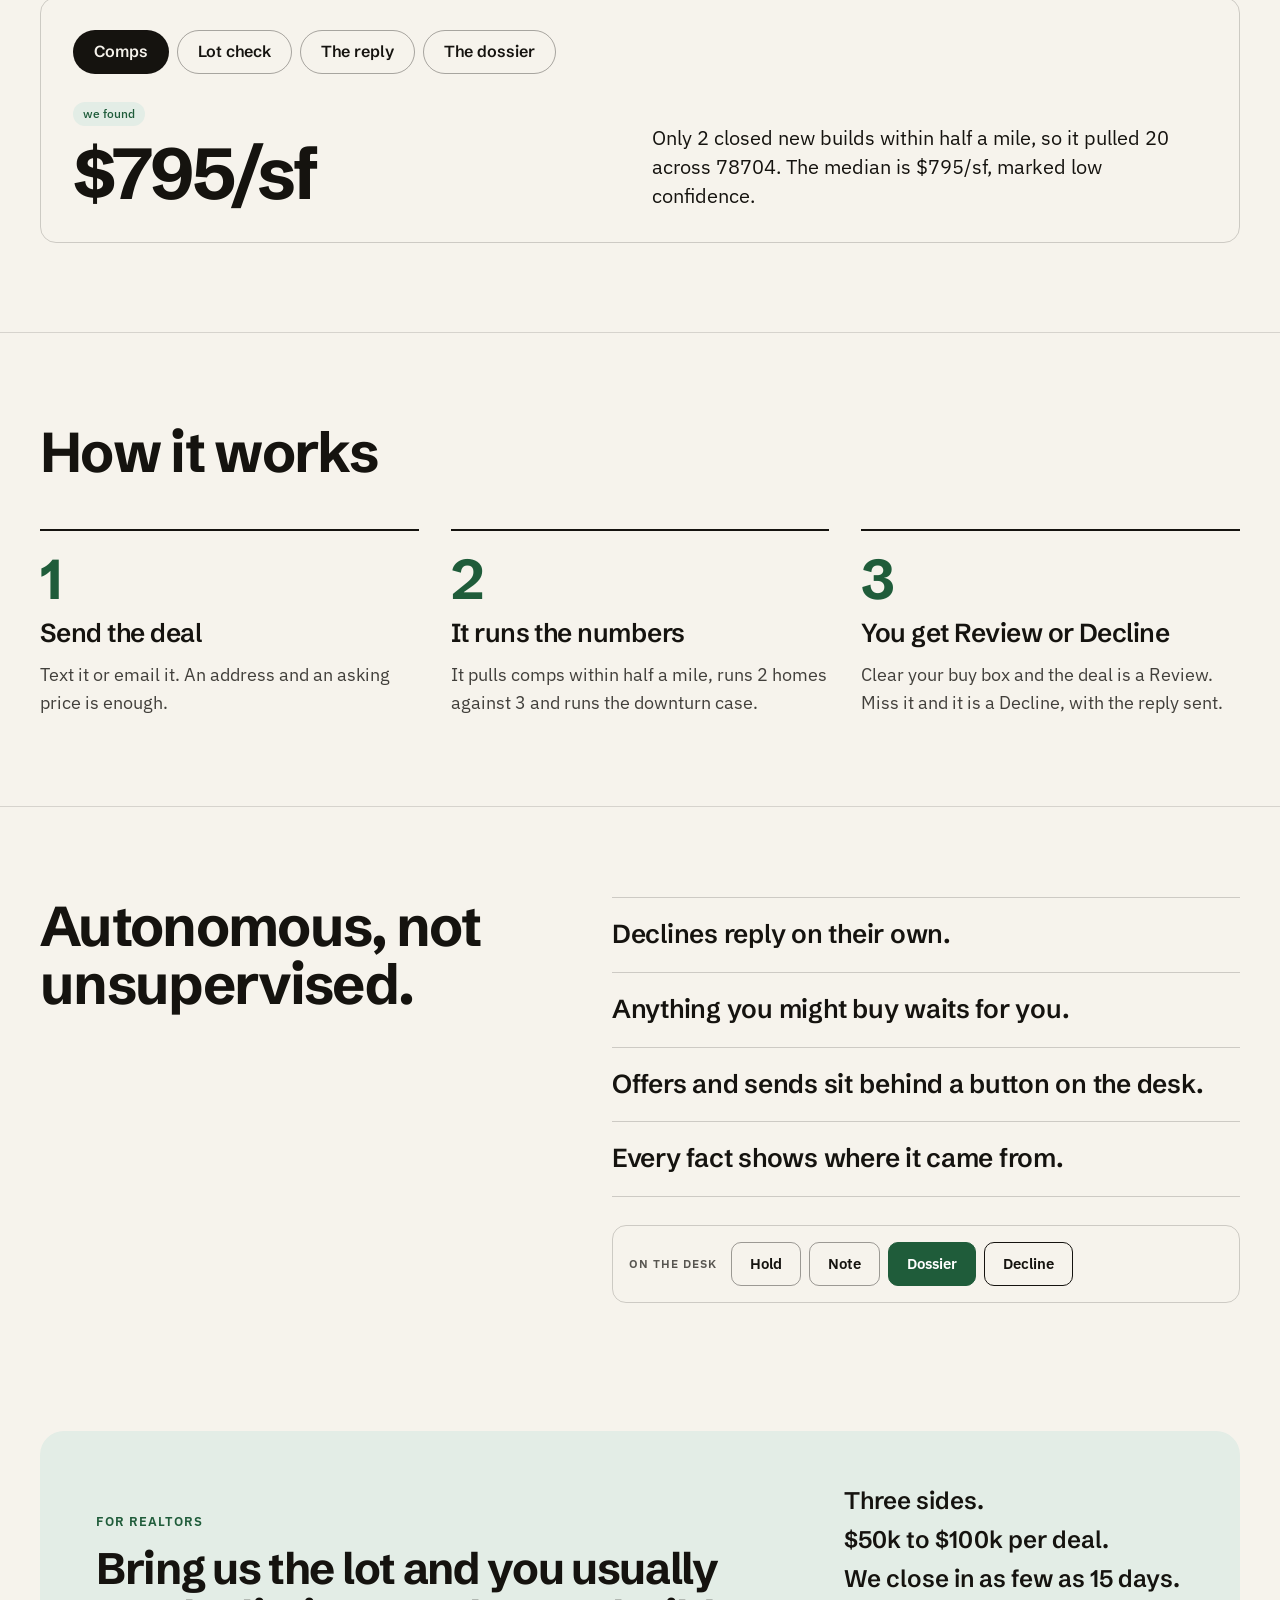
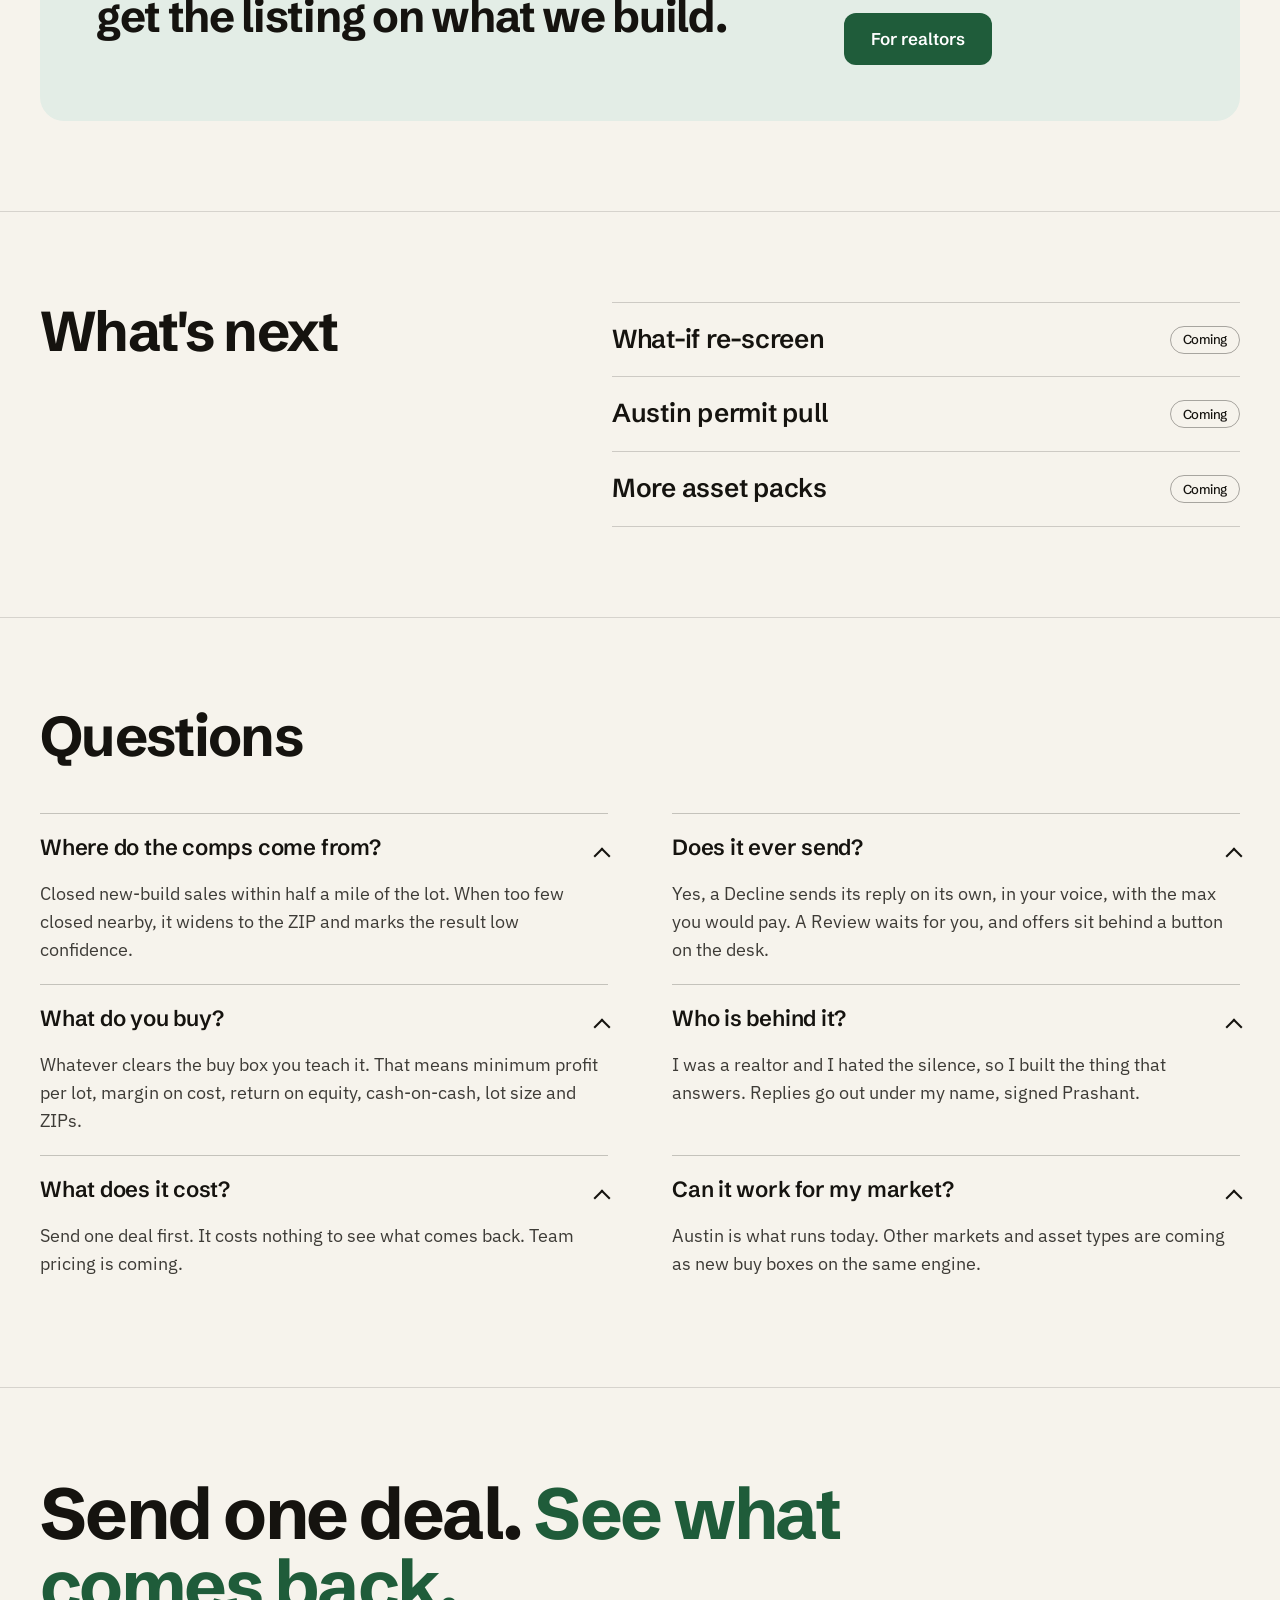
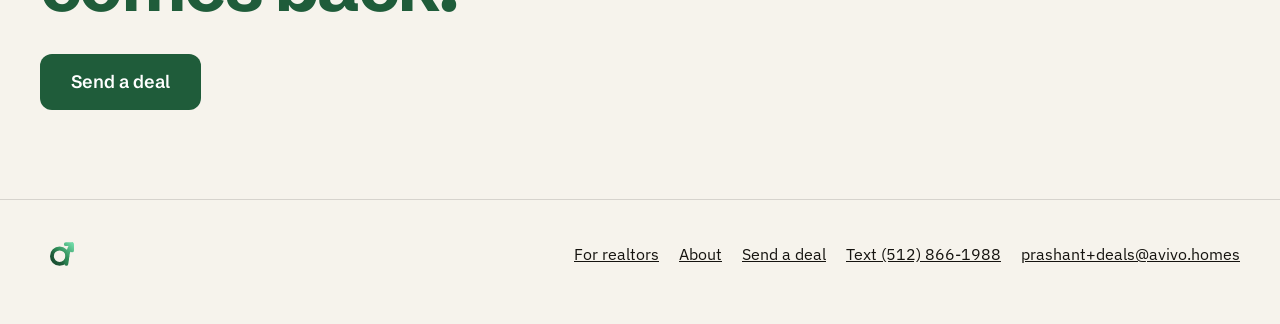
==== commit c05b23a8: "Publish Acquiro landing site (9e32d1ea)" ====
--- a/index.html
+++ b/index.html
@@ -10,6 +10,11 @@
 <meta property="og:type" content="website">
 <meta property="og:title" content="Acquiro">
 <meta property="og:description" content="Messy realtor deal email in. Completed due diligence and real feedback out.">
+<meta property="og:image" content="https://getacquiro.app/og.jpg">
+<meta property="og:image:width" content="800">
+<meta property="og:image:height" content="420">
+<meta name="twitter:card" content="summary_large_image">
+<meta name="twitter:image" content="https://getacquiro.app/og.jpg">
 <link rel="icon" type="image/svg+xml" href="data:image/svg+xml,%3Csvg%20xmlns='http://www.w3.org/2000/svg'%20viewBox='0%201%20100%20100'%3E%3Cdefs%3E%3ClinearGradient%20id='r'%20gradientUnits='userSpaceOnUse'%20x1='8'%20y1='92'%20x2='92'%20y2='8'%3E%3Cstop%20offset='0'%20stop-color='%23174A2E'/%3E%3Cstop%20offset='.25'%20stop-color='%231F5C3A'/%3E%3Cstop%20offset='.5'%20stop-color='%232E8B57'/%3E%3Cstop%20offset='1'%20stop-color='%236FD9A6'/%3E%3C/linearGradient%3E%3ClinearGradient%20id='a'%20gradientUnits='userSpaceOnUse'%20x1='8'%20y1='92'%20x2='92'%20y2='8'%3E%3Cstop%20offset='0'%20stop-color='%231F5C3A'/%3E%3Cstop%20offset='.5'%20stop-color='%232E8B57'/%3E%3Cstop%20offset='1'%20stop-color='%236FD9A6'/%3E%3C/linearGradient%3E%3C/defs%3E%3Cg%20fill='none'%20stroke-width='16'%20stroke-linecap='round'%20stroke-linejoin='round'%3E%3Cpath%20d='M8%2060A32%2032%200%201%201%2072%2060A32%2032%200%201%201%208%2060Z'%20stroke='url(%23r)'/%3E%3Cpath%20d='M68%2092C74%2062%2072%2028%2092%2010M66%2010H92V36'%20stroke='url(%23a)'/%3E%3C/g%3E%3C/svg%3E">
 <link rel="stylesheet" href="https://fonts.googleapis.com/css2?family=IBM+Plex+Sans:wght@400;500;600&amp;family=Schibsted+Grotesk:wght@500;600;700&amp;display=swap">
 <style>
@@ -62,10 +67,11 @@
 .brand .word{font:700 calc(var(--m)*.875)/1 var(--d);letter-spacing:-.02em;color:var(--ink)}
 @media (min-width:700px){.brand{--m:32px}}
 .brand:hover .word{color:var(--accent)}
-.nav{display:flex;align-items:center;gap:8px;flex-wrap:wrap}
-.nav a{display:inline-flex;align-items:center;min-height:44px;padding:0 14px;font-weight:500;text-decoration:none}
+.nav{display:flex;align-items:center;gap:4px;flex-wrap:wrap}
+.nav a{display:inline-flex;align-items:center;min-height:44px;padding:0 12px;font-weight:500;text-decoration:none}
 .nav a[aria-current=page]{font-weight:600;text-decoration:underline;text-underline-offset:6px;text-decoration-thickness:2px}
-.nav a.cta{justify-content:center;padding:0 22px;border-radius:10px;background:var(--accent);color:#fff;font:600 16px/1.2 var(--d);text-decoration:none}
+.nav a.cta{justify-content:center;padding:0 20px;border-radius:10px;background:var(--accent);color:#fff;font:600 16px/1.2 var(--d);text-decoration:none}
+@media (min-width:700px){.nav{gap:8px}.nav a{padding:0 14px}.nav a.cta{padding:0 22px}}
 .foot{border-top:1px solid var(--b14)}
 .foot .in{max-width:1280px;margin:0 auto;padding:32px var(--gutter) 48px;display:flex;flex-wrap:wrap;align-items:center;justify-content:space-between;gap:12px 32px}
 .foot .brand{--m:24px;min-width:44px;justify-content:center}
@@ -221,6 +227,9 @@
 .herorow{display:flex;flex-wrap:wrap;align-items:flex-end;justify-content:space-between;gap:32px;margin-top:clamp(28px,4vw,48px)}
 .herocopy{flex:1 1 420px;max-width:660px}
 .herocopy .btns{margin-top:28px}
+.textlink{display:inline-flex;align-items:center;min-height:44px;font-weight:500;text-decoration:underline;text-underline-offset:4px;text-decoration-thickness:1px}
+.textlink:hover{text-decoration-thickness:2px}
+.herocopy .textlink{margin-top:12px}
 .proof{display:flex;align-items:baseline;gap:14px;flex-wrap:wrap;font-size:20px}
 .proof .n{font:700 clamp(56px,7vw,88px)/1 var(--d);letter-spacing:-.04em;color:var(--accent)}
 .ca{display:flex;flex-direction:column;gap:8px}
@@ -265,6 +274,7 @@
 </a>
 <nav class="nav" aria-label="Main">
 <a href="realtors.html">For realtors</a>
+<a href="about.html">About</a>
 <a class="cta" href="submit.html">Send a deal</a>
 </nav>
 </div>
@@ -285,6 +295,7 @@
 <a class="btn btn-solid" href="submit.html">Send a deal</a>
 <a class="btn btn-line" href="#desk">See the desk</a>
 </div>
+<a class="textlink" href="about.html">Watch the pitch, two minutes</a>
 </div>
 <p class="proof"><span class="n">405</span><span>deals screened this week.</span></p>
 </div>
@@ -510,6 +521,7 @@
 <a class="brand" href="index.html" aria-label="Acquiro home"><svg class="mark" viewBox="0 1 100 100" aria-hidden="true" focusable="false"><defs><linearGradient id="mk-index-f-ring" gradientUnits="userSpaceOnUse" x1="8" y1="92" x2="92" y2="8"><stop offset="0" stop-color="#174A2E"/><stop offset=".25" stop-color="#1F5C3A"/><stop offset=".5" stop-color="#2E8B57"/><stop offset="1" stop-color="#6FD9A6"/></linearGradient><linearGradient id="mk-index-f-arrow" gradientUnits="userSpaceOnUse" x1="8" y1="92" x2="92" y2="8"><stop offset="0" stop-color="#1F5C3A"/><stop offset=".5" stop-color="#2E8B57"/><stop offset="1" stop-color="#6FD9A6"/></linearGradient></defs><g fill="none" stroke-width="16" stroke-linecap="round" stroke-linejoin="round"><path d="M8 60A32 32 0 1 1 72 60A32 32 0 1 1 8 60Z" stroke="url(#mk-index-f-ring)"/><path d="M68 92C74 62 72 28 92 10M66 10H92V36" stroke="url(#mk-index-f-arrow)"/></g></svg></a>
 <nav aria-label="Footer">
 <a href="realtors.html">For realtors</a>
+<a href="about.html">About</a>
 <a href="submit.html">Send a deal</a>
 <a href="sms:+15128661988">Text (512) 866-1988</a>
 <a href="mailto:prashant+deals@avivo.homes">prashant+deals@avivo.homes</a>
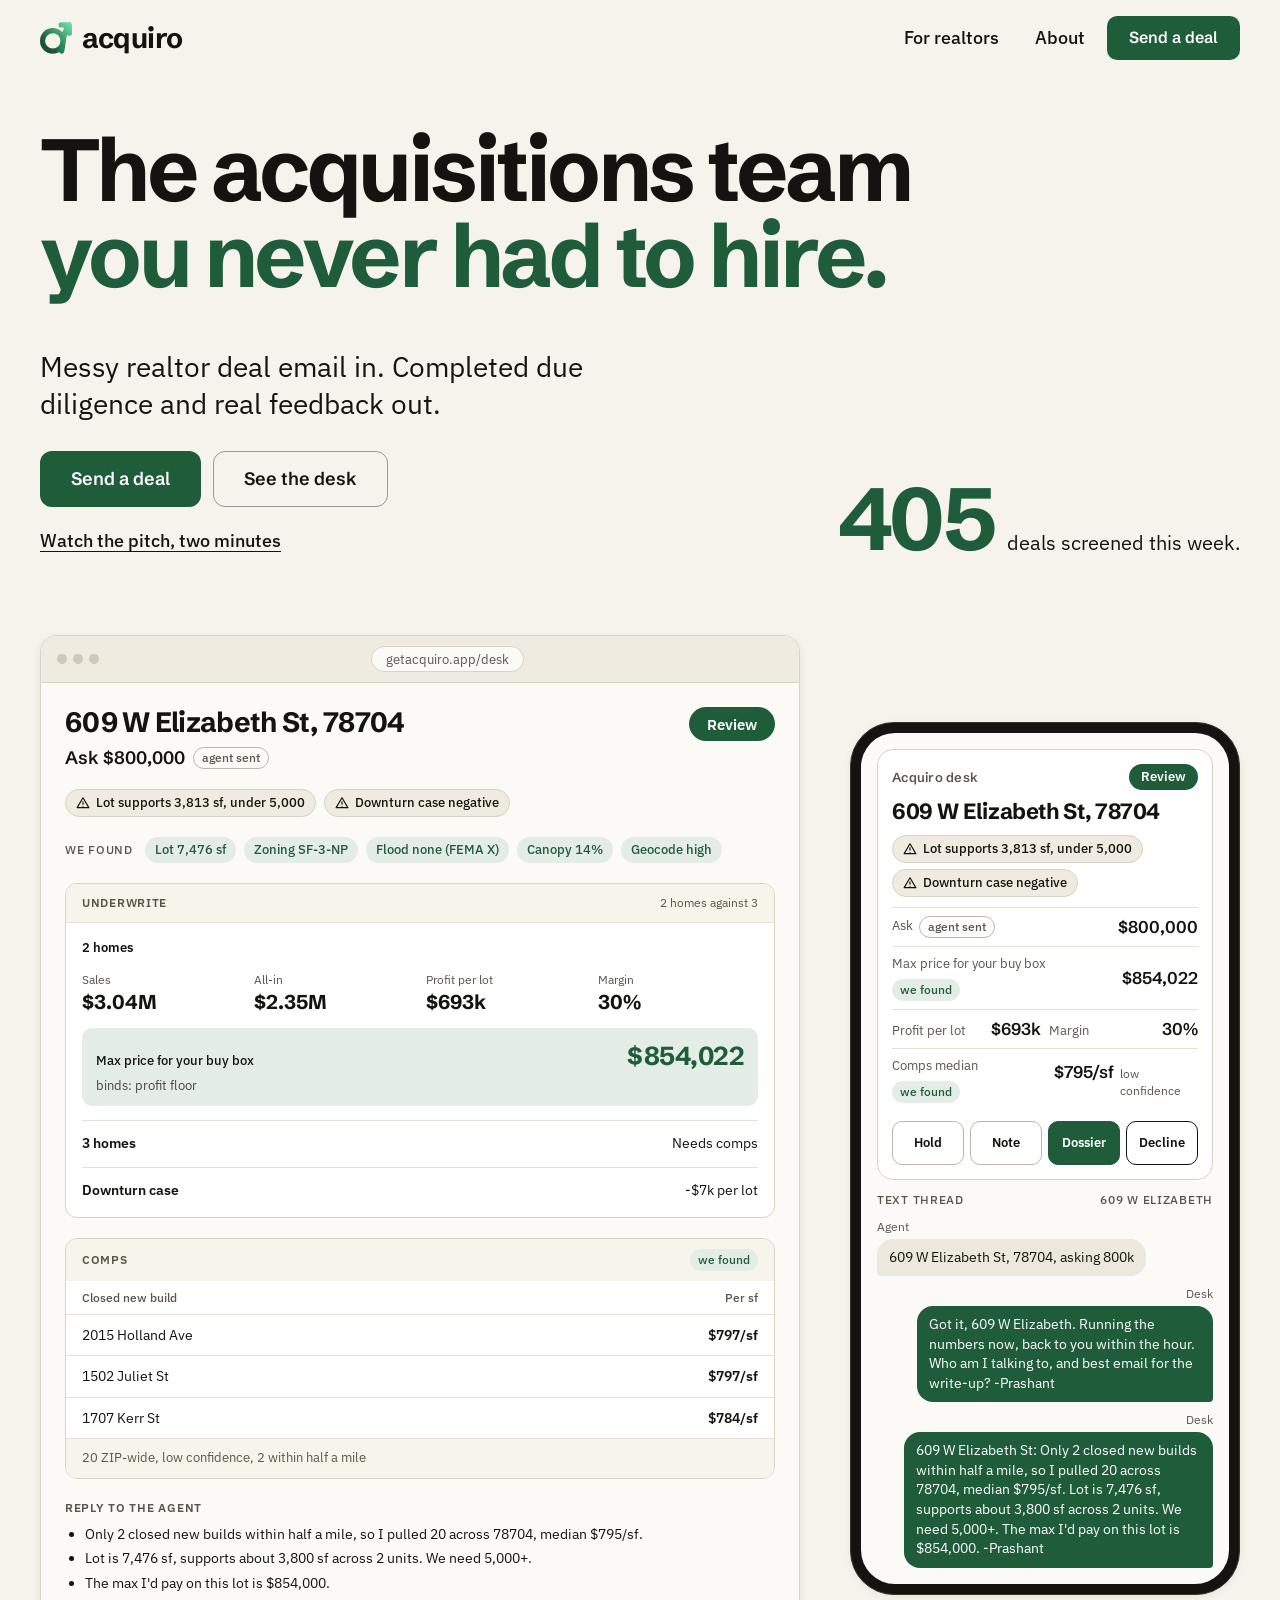
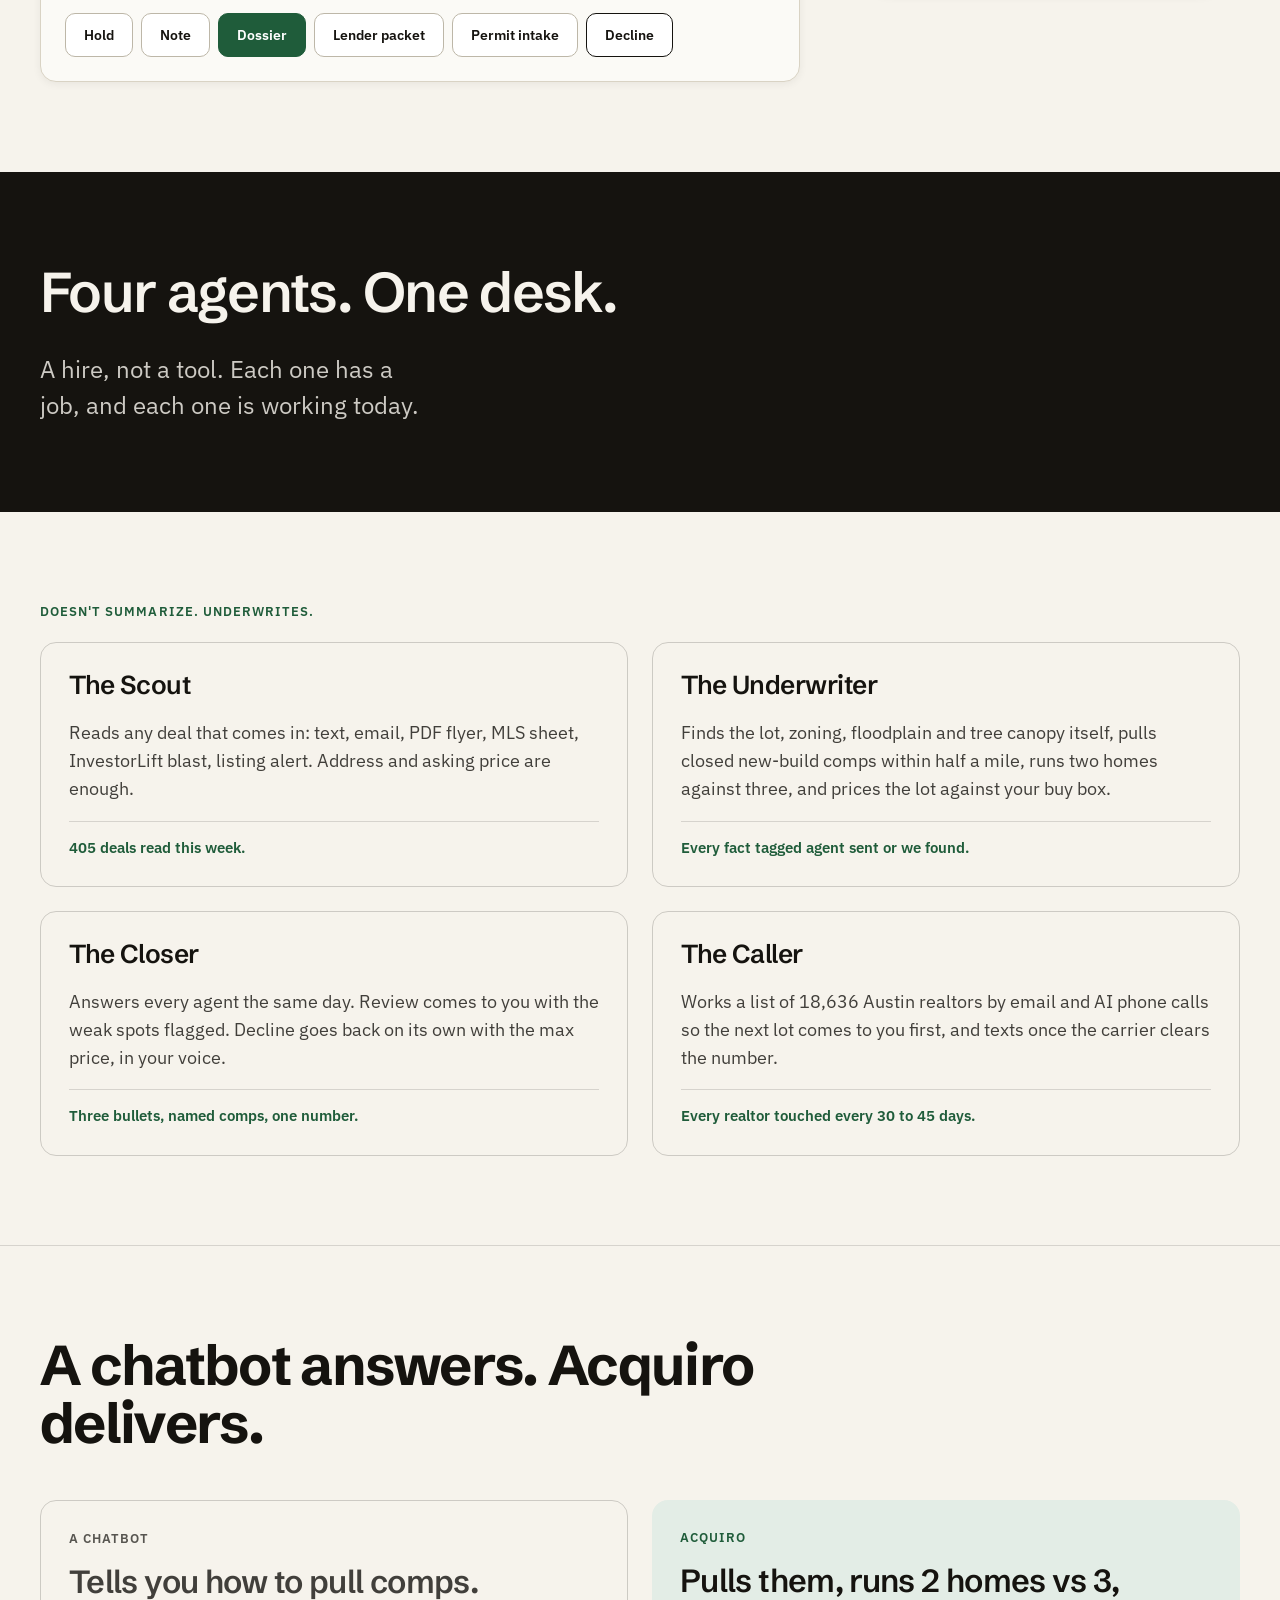
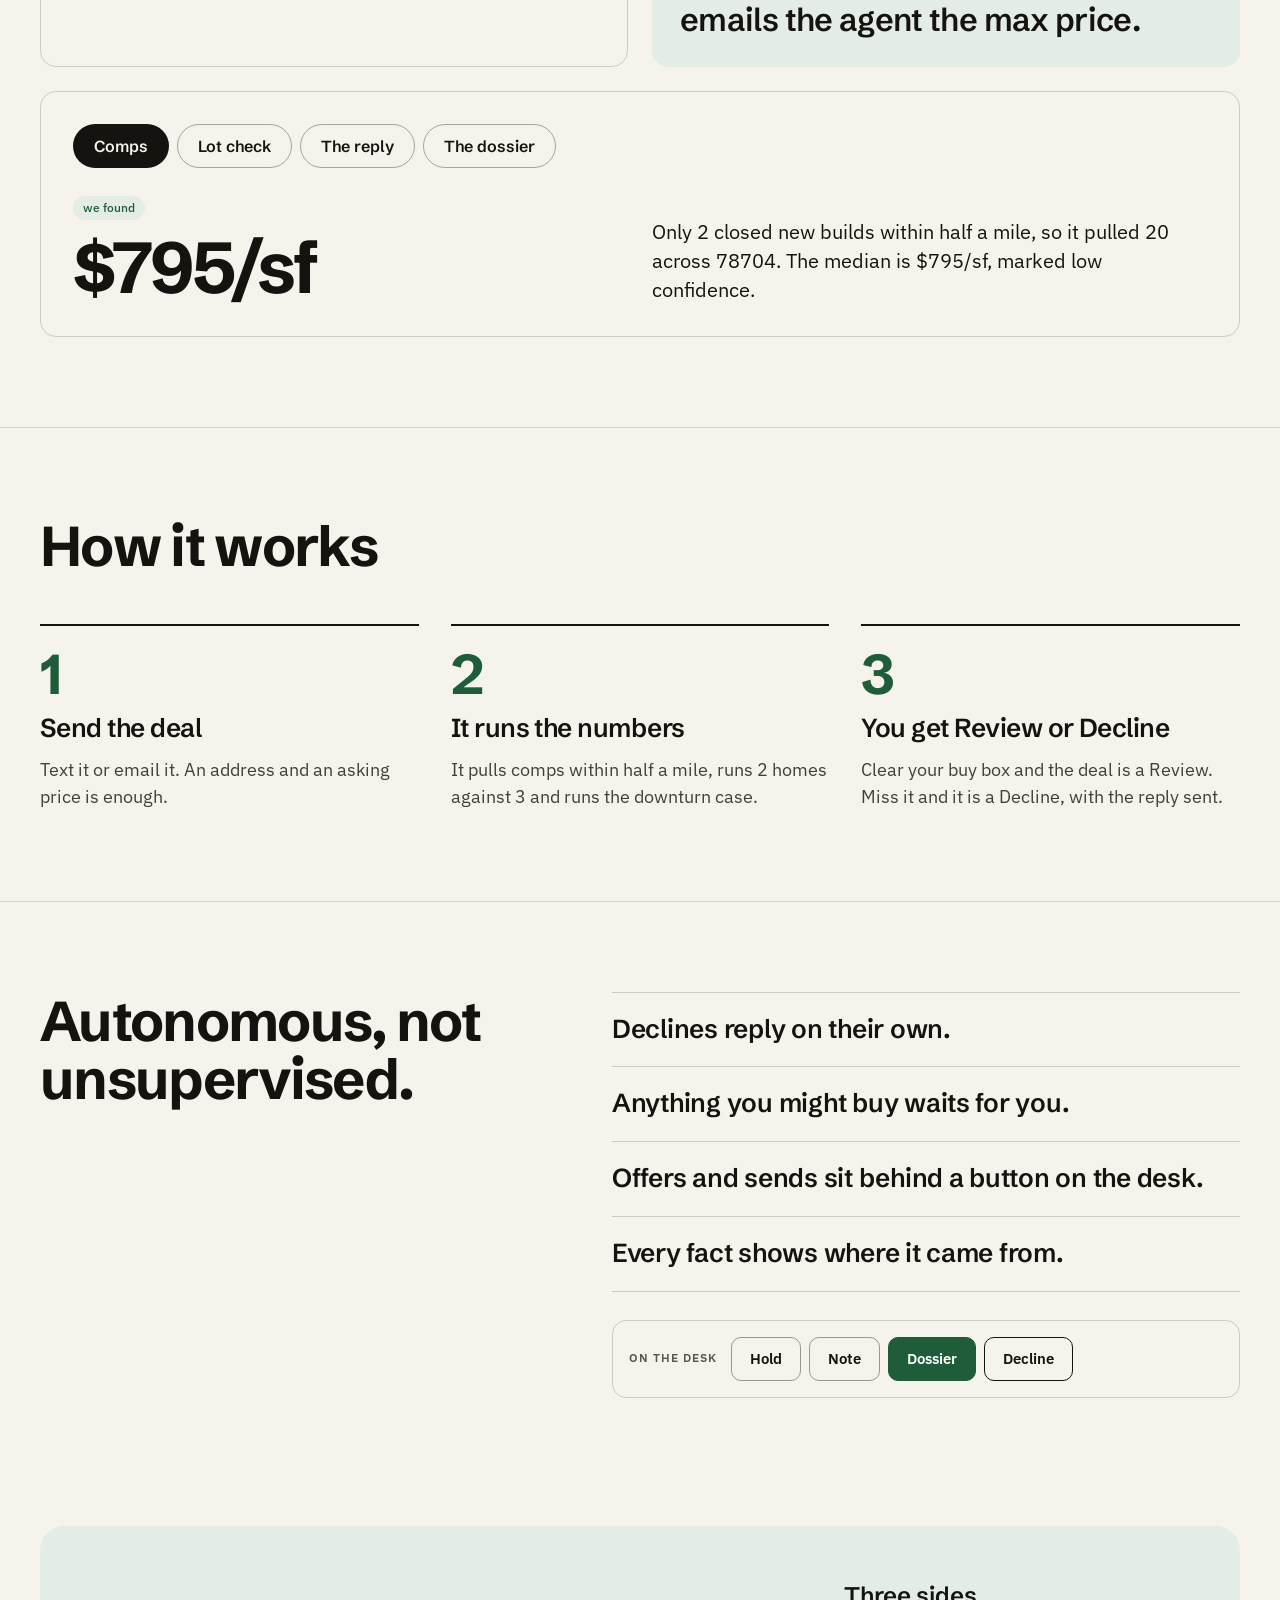
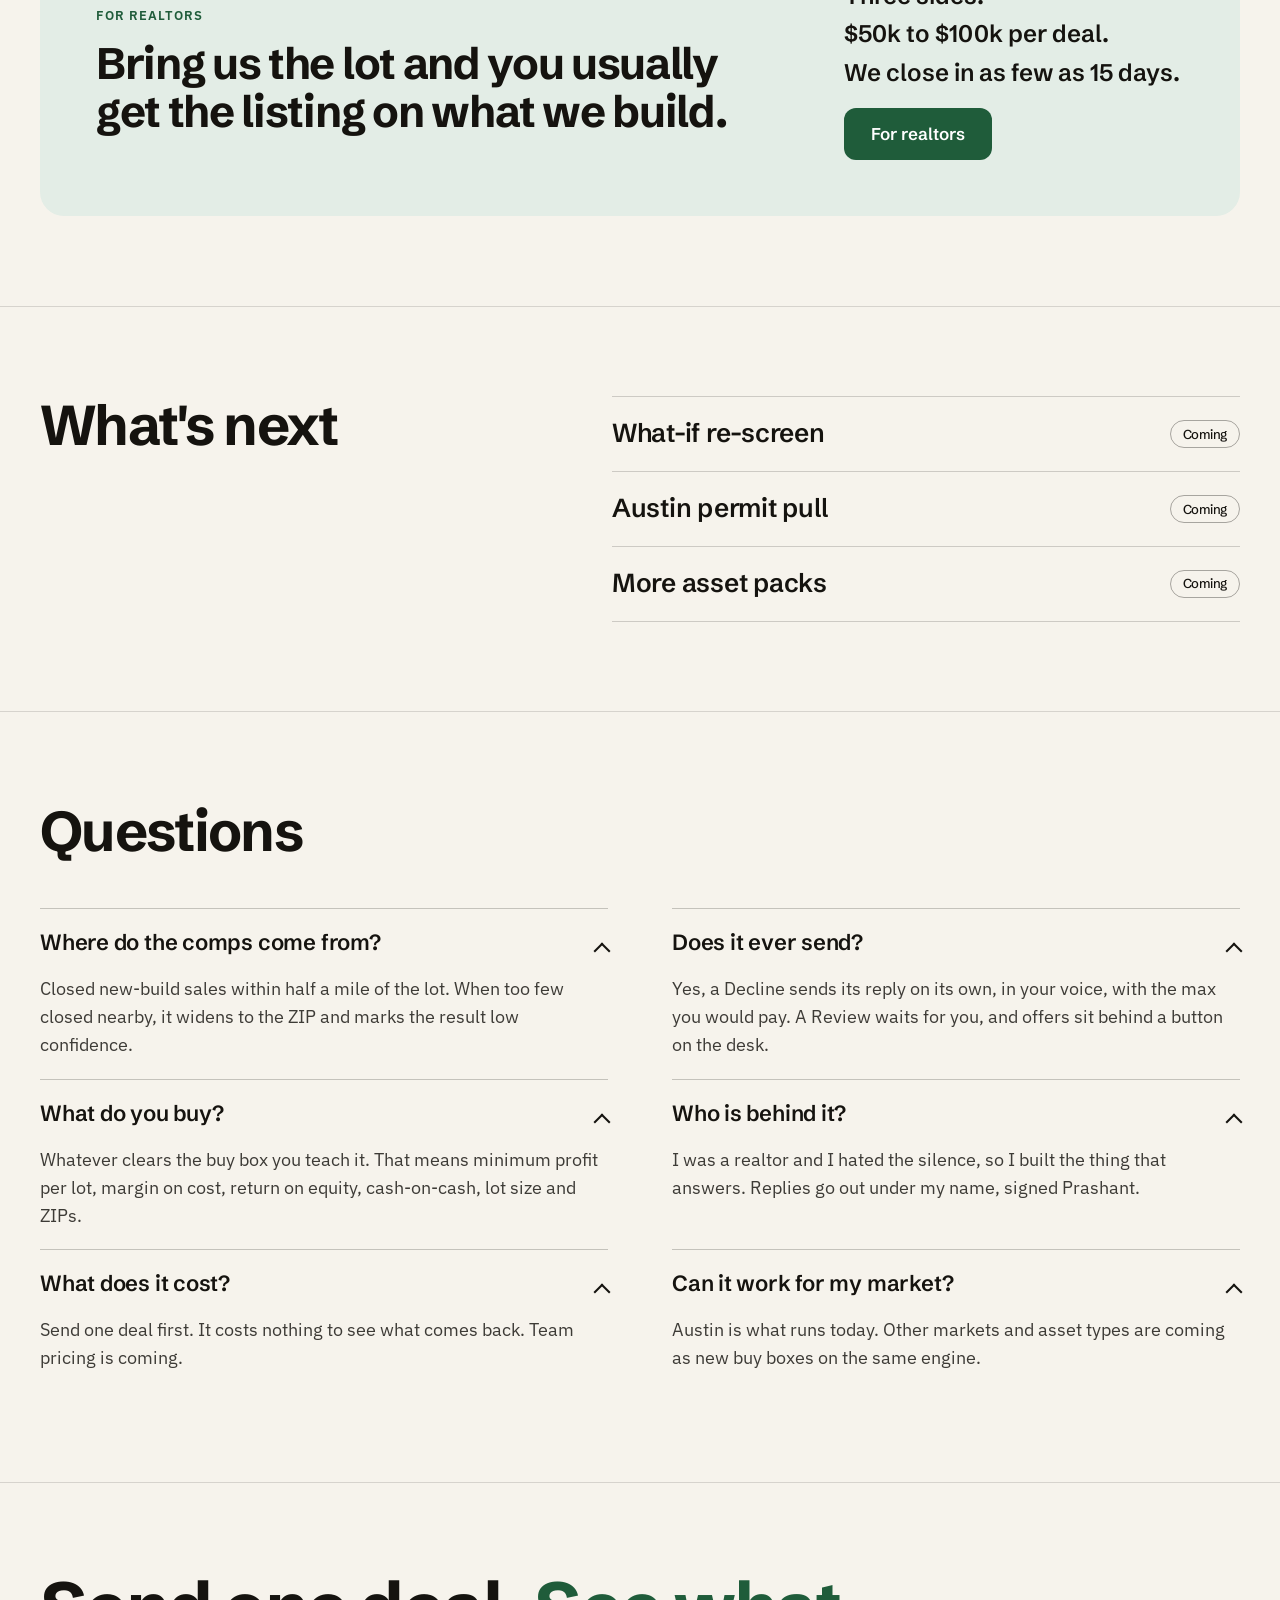
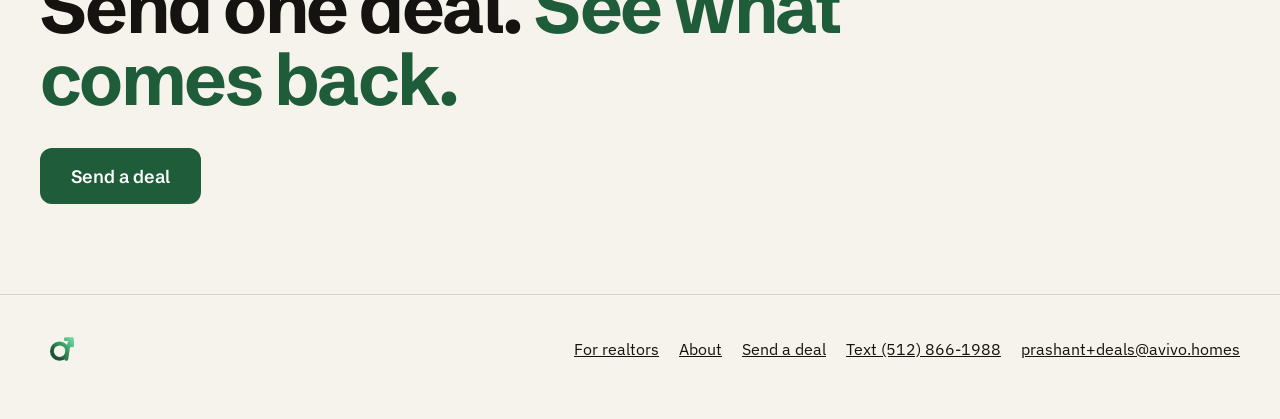
==== commit 69735b36: "Publish Acquiro landing site (bd579242)" ====
--- a/index.html
+++ b/index.html
@@ -223,7 +223,10 @@
 /* the home sections */
 .band{background:var(--ink);color:var(--bg);padding:clamp(56px,7vw,96px) 0}
 .band .big{max-width:1000px;font:600 clamp(28px,4.4vw,56px)/1.1 var(--d);letter-spacing:-.03em;text-wrap:balance}
-.band .small2{max-width:720px;margin-top:28px;font-size:clamp(18px,2vw,24px);line-height:1.5;opacity:.82}
+.band .small2{max-width:720px;margin-top:28px;font-size:clamp(18px,2vw,24px);line-height:1.5;opacity:.82;text-wrap:balance}
+.eyebrow+.grid{margin-top:20px}
+.agents{--min:440px}
+.aproof{margin-top:auto;padding-top:16px;border-top:1px solid var(--b14);font-size:15px;font-weight:600;line-height:1.35;color:var(--accent)}
 .herorow{display:flex;flex-wrap:wrap;align-items:flex-end;justify-content:space-between;gap:32px;margin-top:clamp(28px,4vw,48px)}
 .herocopy{flex:1 1 420px;max-width:660px}
 .herocopy .btns{margin-top:28px}
@@ -371,32 +374,34 @@
 
 <section class="band">
 <div class="wrap">
-<p class="big">Acquiro is the AI acquisitions team that does the work you can't get to.</p>
-<p class="small2">It reads every deal, pulls the comps, runs the numbers and answers the agent.</p>
-</div>
-</section>
-
-<section class="sec">
-<div class="wrap">
-<h2 class="h2">Doesn't summarize. Underwrites.</h2>
-<div class="grid">
+<h2 class="big">Four agents. One desk.</h2>
+<p class="small2">A hire, not a tool. Each one has a job, and each one is working today.</p>
+</div>
+</section>
+
+<section class="sec" id="agents">
+<div class="wrap">
+<p class="eyebrow">Doesn't summarize. Underwrites.</p>
+<div class="grid agents">
 <article class="card">
-<div class="pills"><span class="pill">Text</span><span class="pill">Email</span><span class="pill">Flyer</span><span class="pill">MLS sheet</span><span class="pill">InvestorLift blast</span></div>
-<h3 class="h3">Takes any deal</h3>
-<p class="dim">Text, email, flyer, MLS sheet or InvestorLift blast. An address and an asking price is enough.</p>
+<h3 class="h3">The Scout</h3>
+<p class="dim">Reads any deal that comes in: text, email, PDF flyer, MLS sheet, InvestorLift blast, listing alert. Address and asking price are enough.</p>
+<p class="aproof">405 deals read this week.</p>
 </article>
 <article class="card">
-<div class="ca">
-<div class="r1"><span>Asking price $800,000</span><span class="tag t24 pg">agent sent</span></div>
-<div class="r2"><span>Lot size 7,476 sf</span><span class="tag t24 found">we found</span></div>
-</div>
-<h3 class="h3">Finds the facts itself</h3>
-<p class="dim">Lot, zoning, flood, trees and closed new-build comps within half a mile. Every fact is tagged agent sent or we found.</p>
+<h3 class="h3">The Underwriter</h3>
+<p class="dim">Finds the lot, zoning, floodplain and tree canopy itself, pulls closed new-build comps within half a mile, runs two homes against three, and prices the lot against your buy box.</p>
+<p class="aproof">Every fact tagged agent sent or we found.</p>
 </article>
 <article class="card">
-<div class="pills"><span class="pill on">Review</span><span class="pill off">Decline</span></div>
-<h3 class="h3">Answers with the number</h3>
-<p class="dim">You teach it your buy box: minimum profit per lot, margin on cost, return on equity, cash-on-cash, lot size, ZIPs. Clear it and the deal is a Review. Miss it and it is a Decline, with the reply sent.</p>
+<h3 class="h3">The Closer</h3>
+<p class="dim">Answers every agent the same day. Review comes to you with the weak spots flagged. Decline goes back on its own with the max price, in your voice.</p>
+<p class="aproof">Three bullets, named comps, one number.</p>
+</article>
+<article class="card">
+<h3 class="h3">The Caller</h3>
+<p class="dim">Works a list of 18,636 Austin realtors by email and AI phone calls so the next lot comes to you first, and texts once the carrier clears the number.</p>
+<p class="aproof">Every realtor touched every 30 to 45 days.</p>
 </article>
 </div>
 </div>
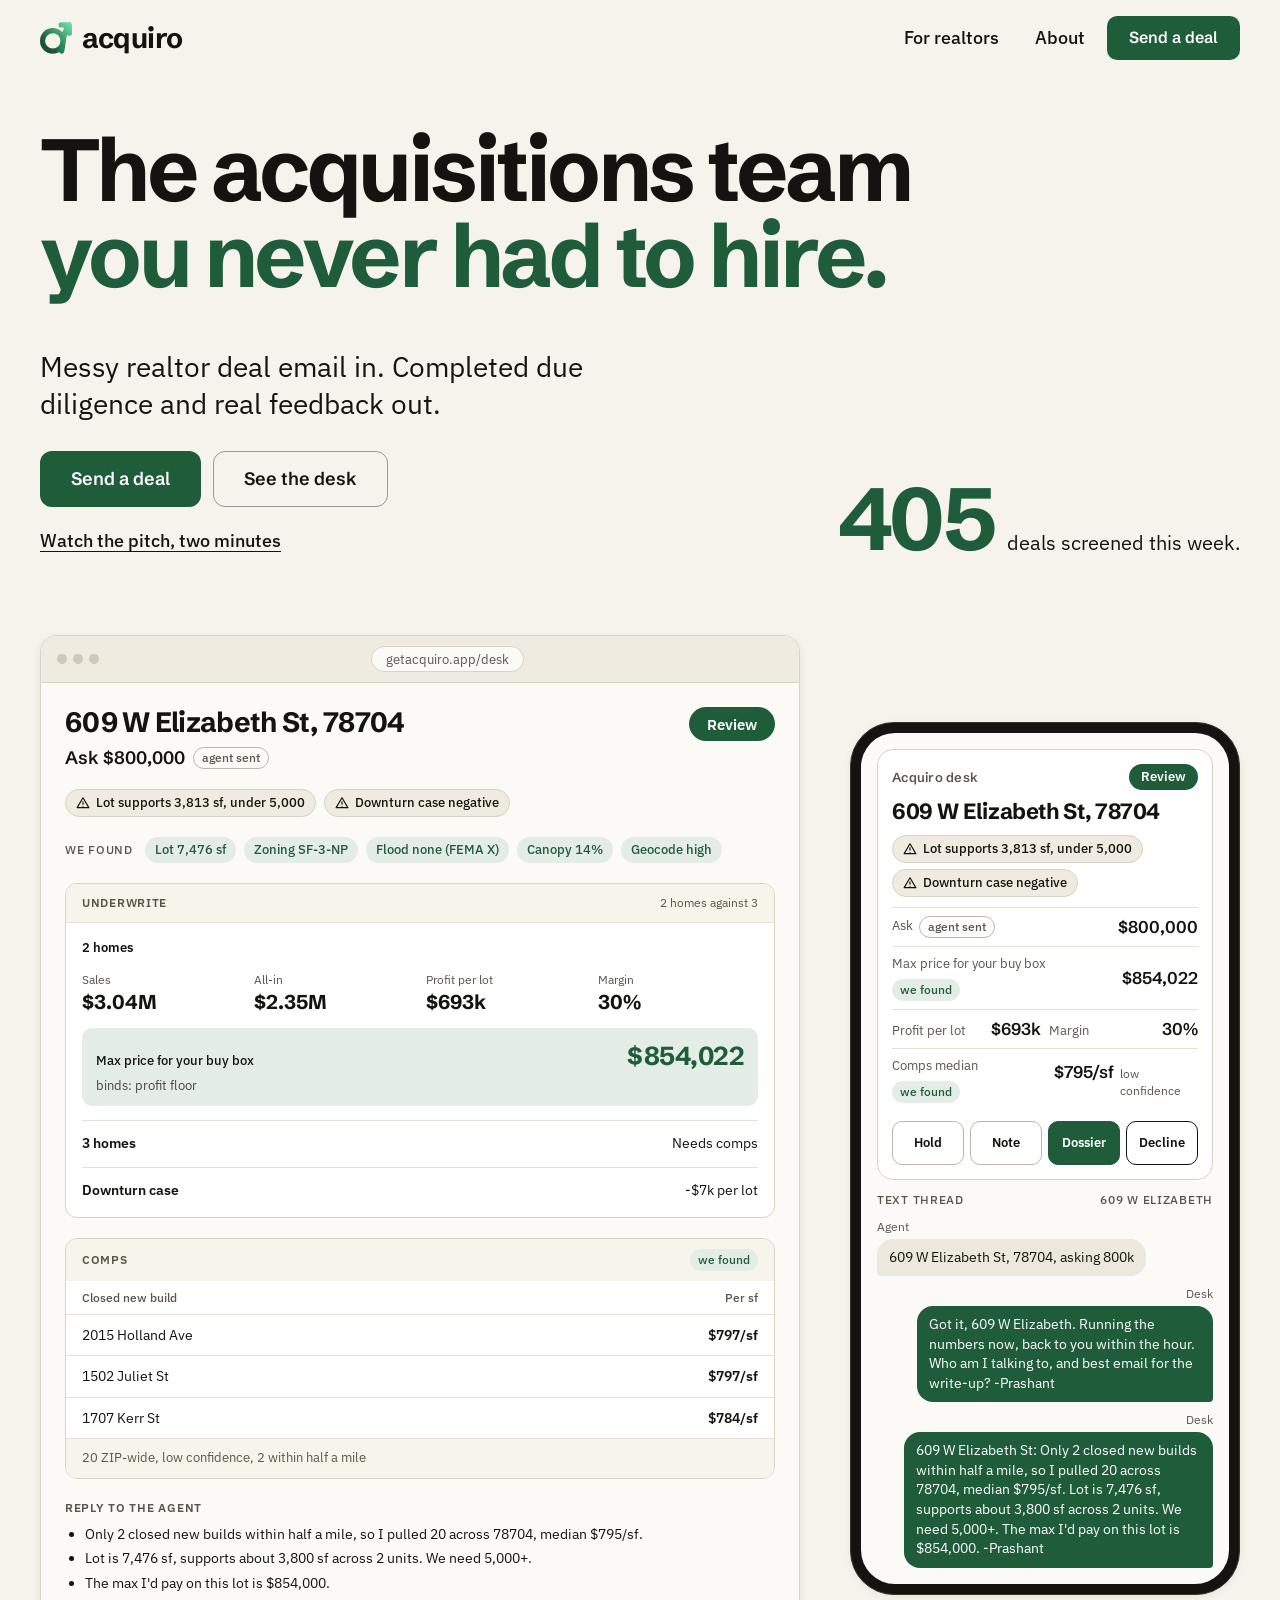
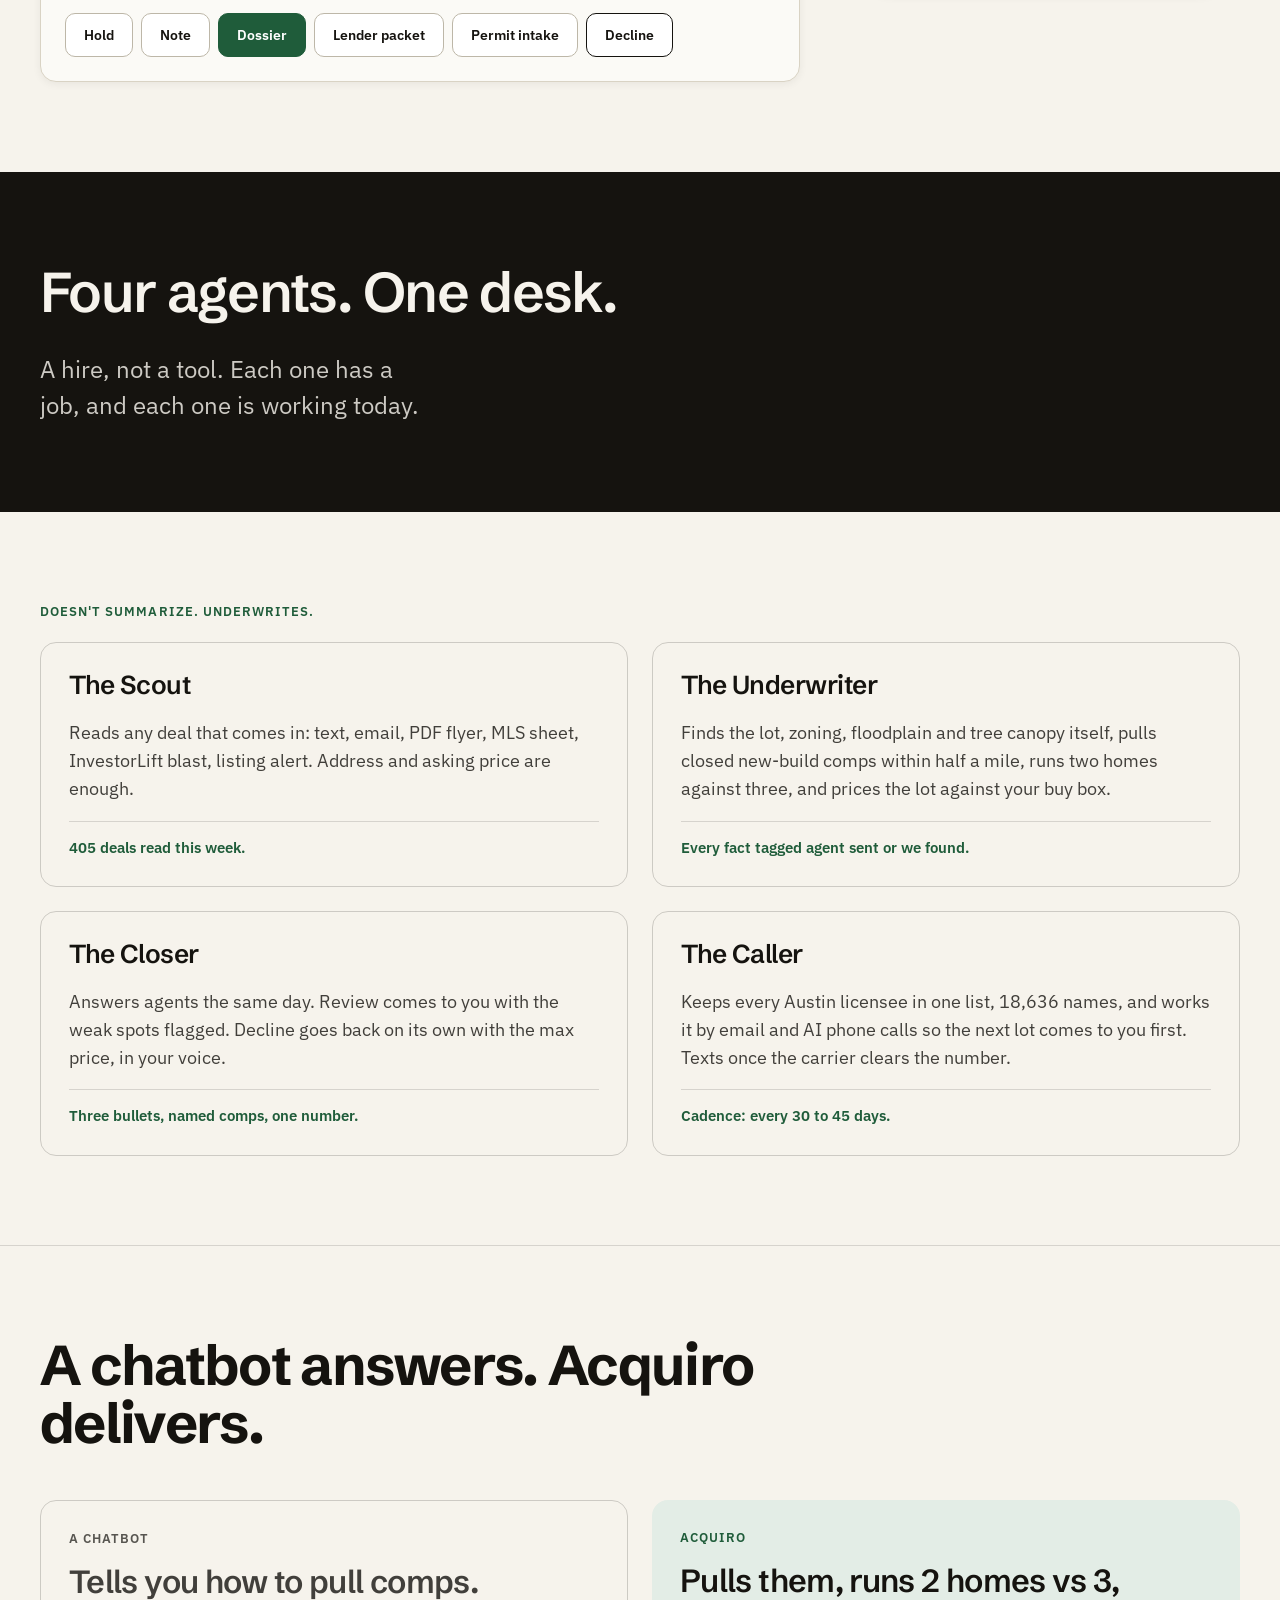
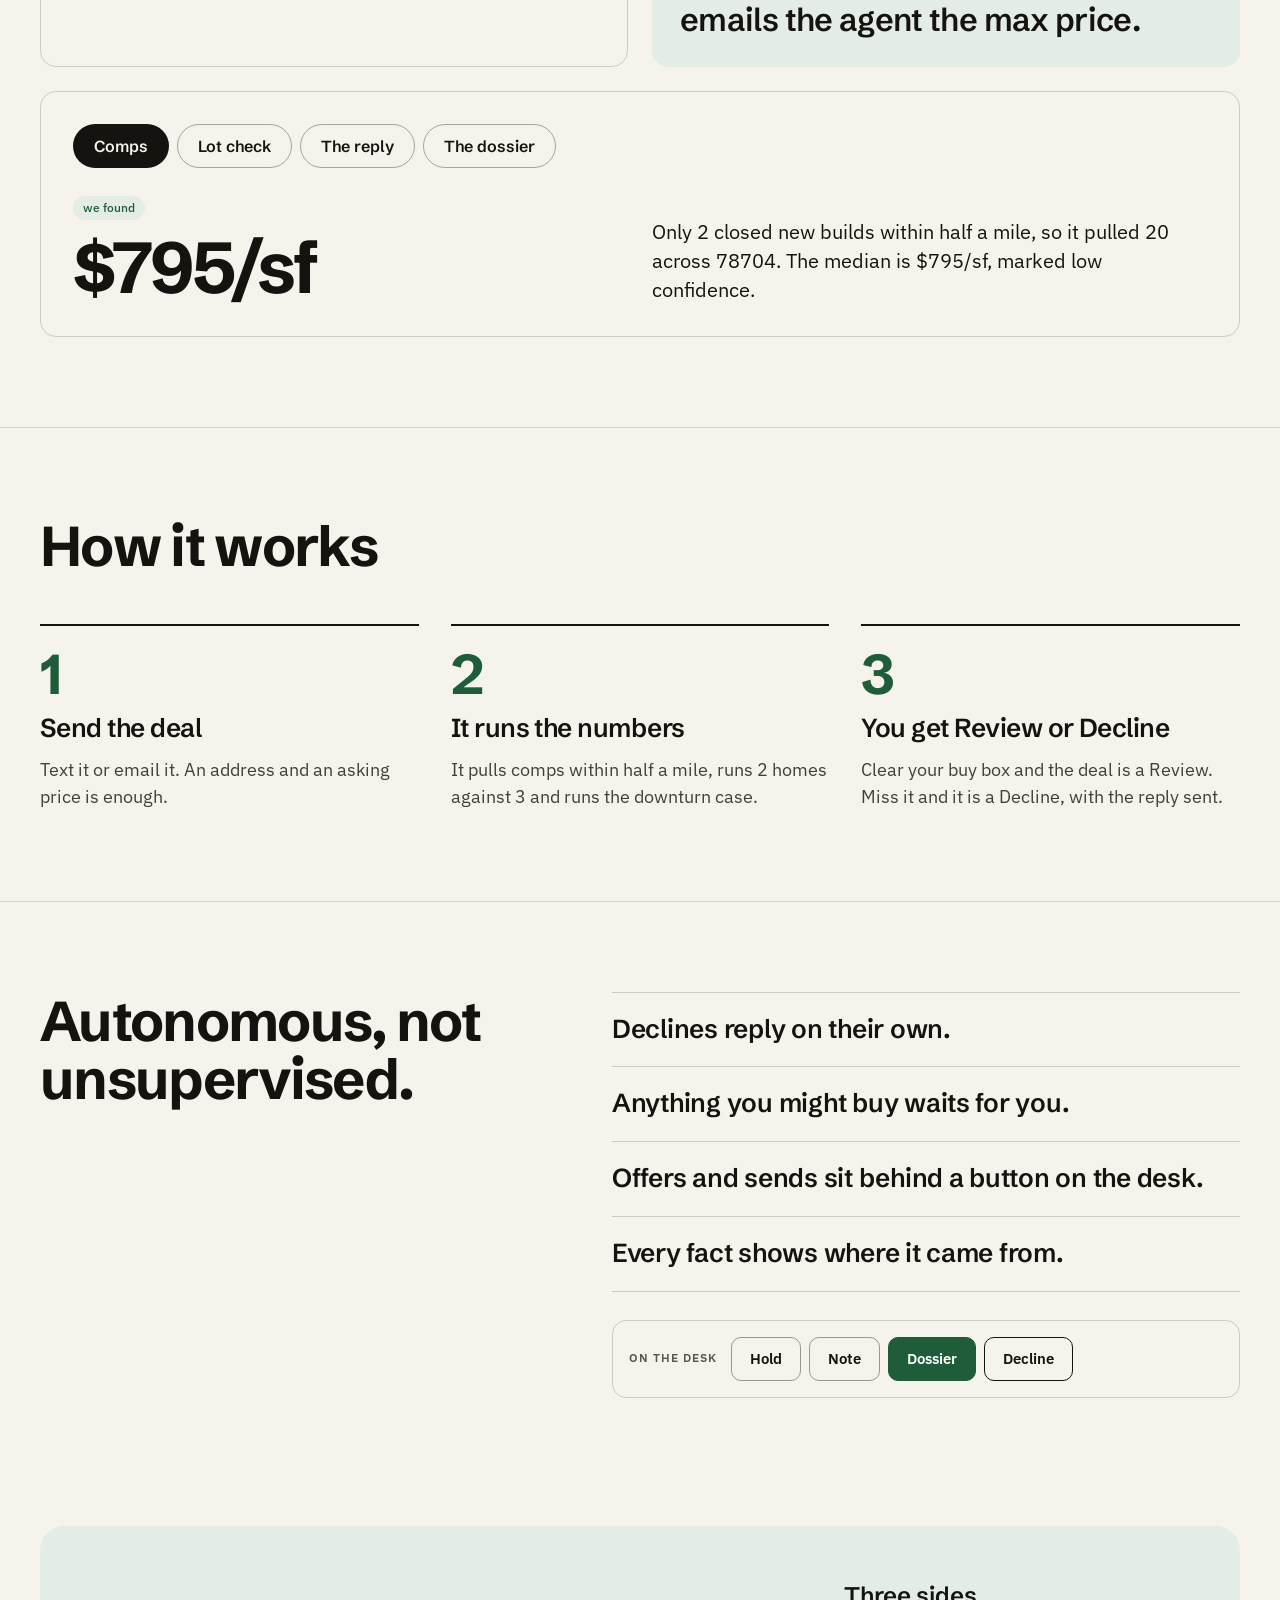
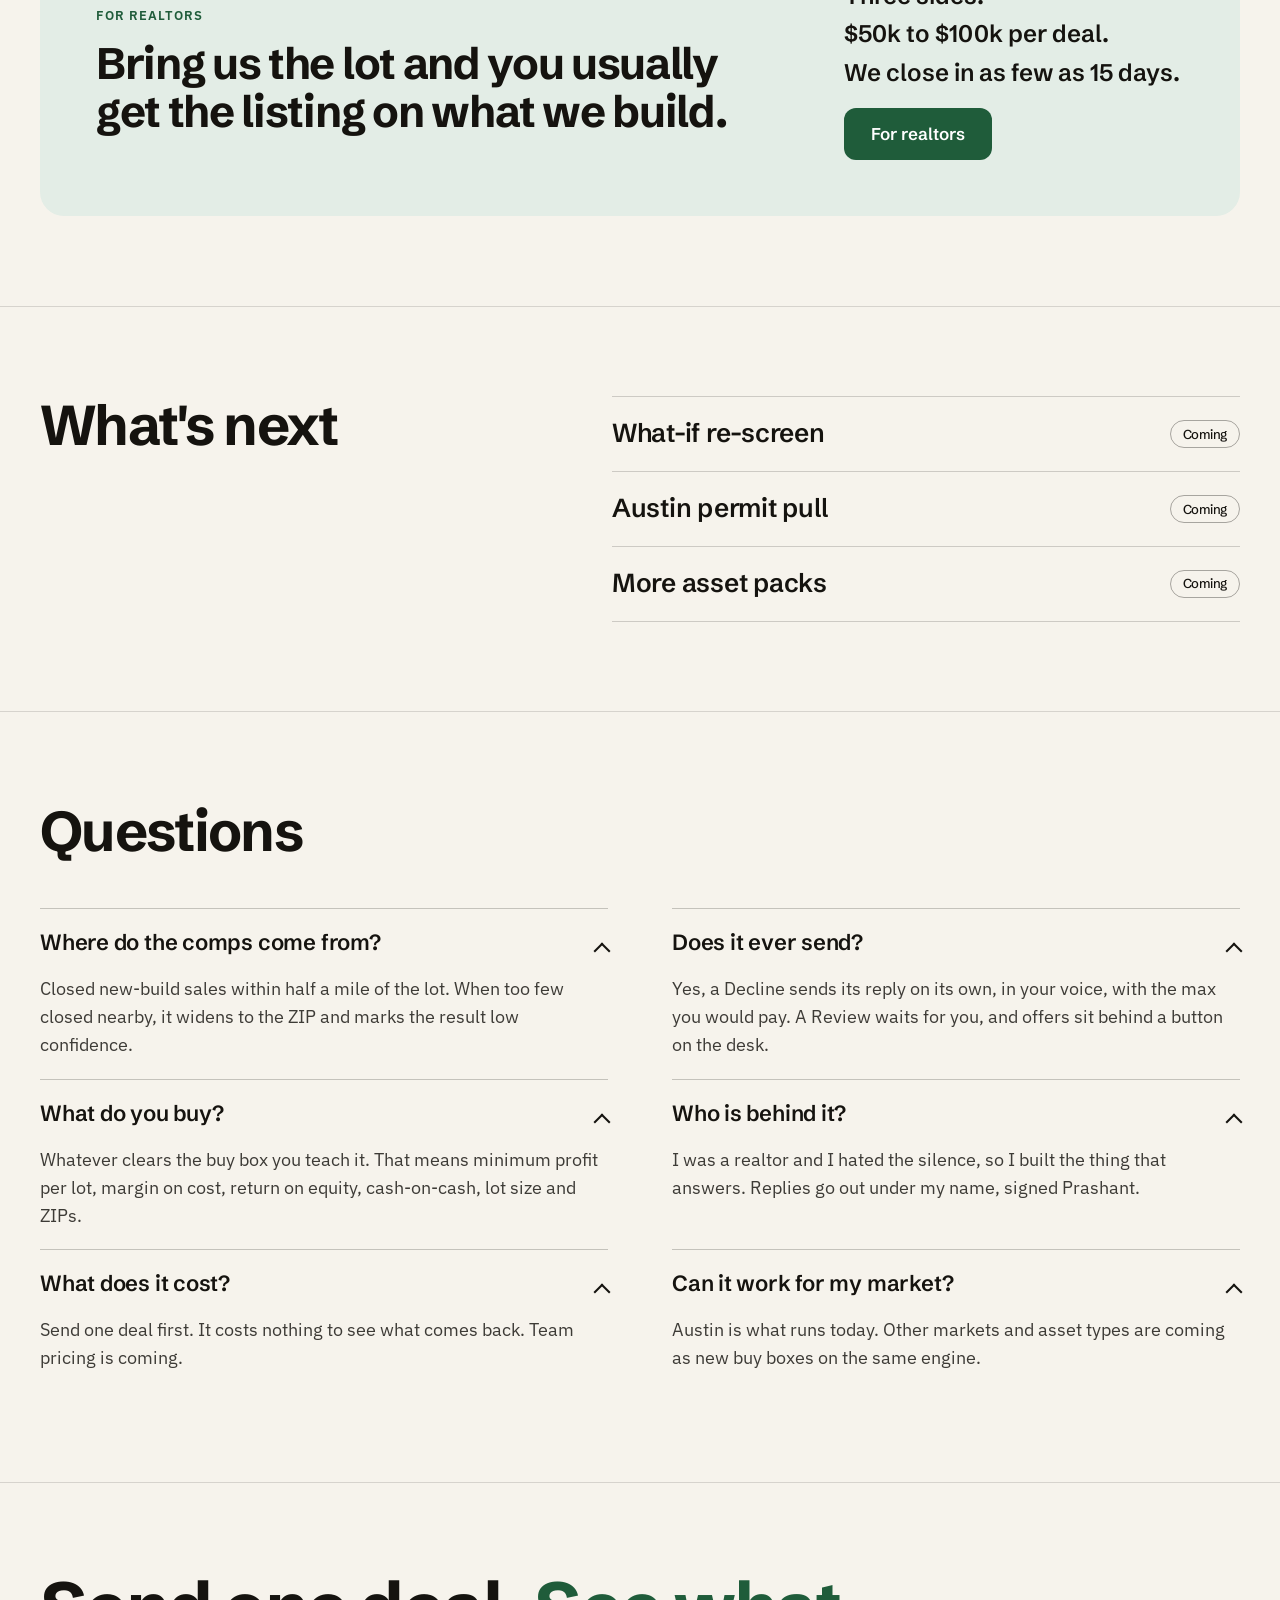
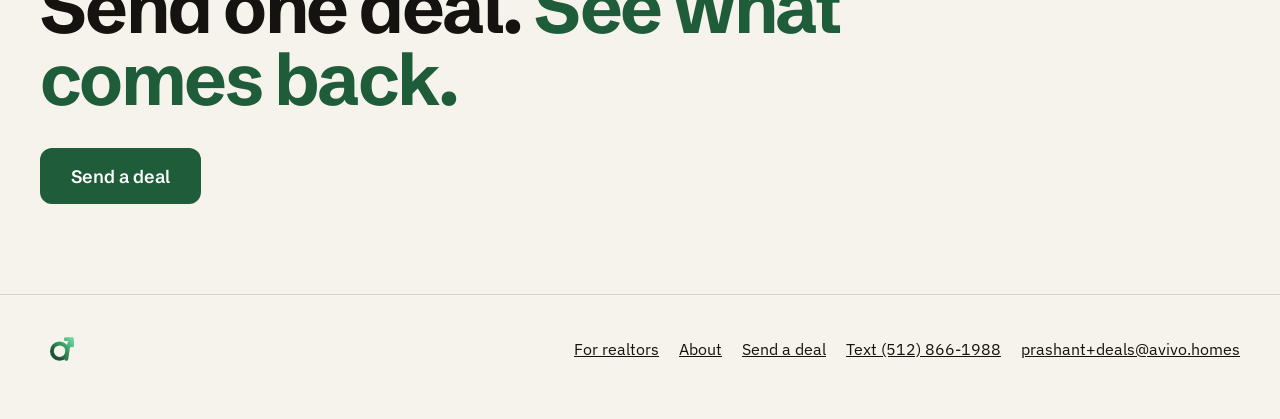
==== commit 0feed3be: "Publish Acquiro landing site (5416319a)" ====
--- a/index.html
+++ b/index.html
@@ -395,13 +395,13 @@
 </article>
 <article class="card">
 <h3 class="h3">The Closer</h3>
-<p class="dim">Answers every agent the same day. Review comes to you with the weak spots flagged. Decline goes back on its own with the max price, in your voice.</p>
+<p class="dim">Answers agents the same day. Review comes to you with the weak spots flagged. Decline goes back on its own with the max price, in your voice.</p>
 <p class="aproof">Three bullets, named comps, one number.</p>
 </article>
 <article class="card">
 <h3 class="h3">The Caller</h3>
-<p class="dim">Works a list of 18,636 Austin realtors by email and AI phone calls so the next lot comes to you first, and texts once the carrier clears the number.</p>
-<p class="aproof">Every realtor touched every 30 to 45 days.</p>
+<p class="dim">Keeps every Austin licensee in one list, 18,636 names, and works it by email and AI phone calls so the next lot comes to you first. Texts once the carrier clears the number.</p>
+<p class="aproof">Cadence: every 30 to 45 days.</p>
 </article>
 </div>
 </div>
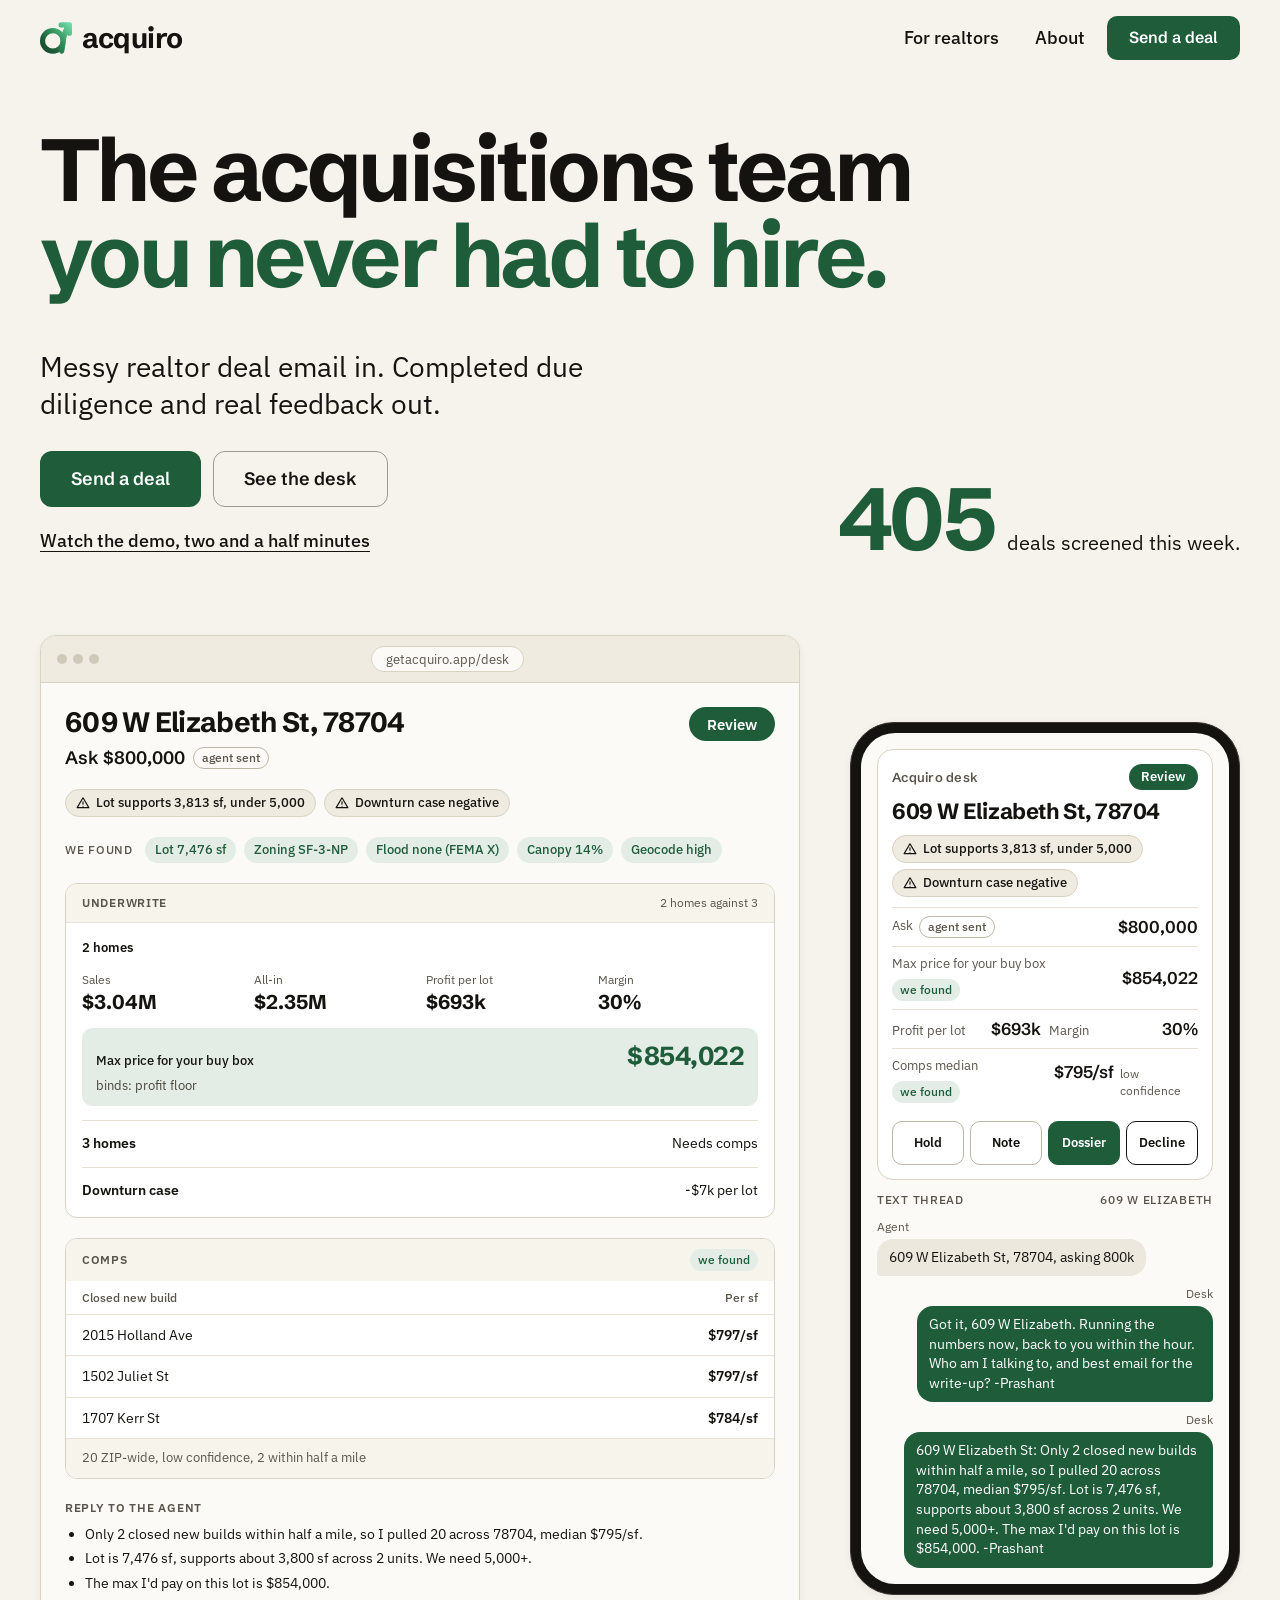
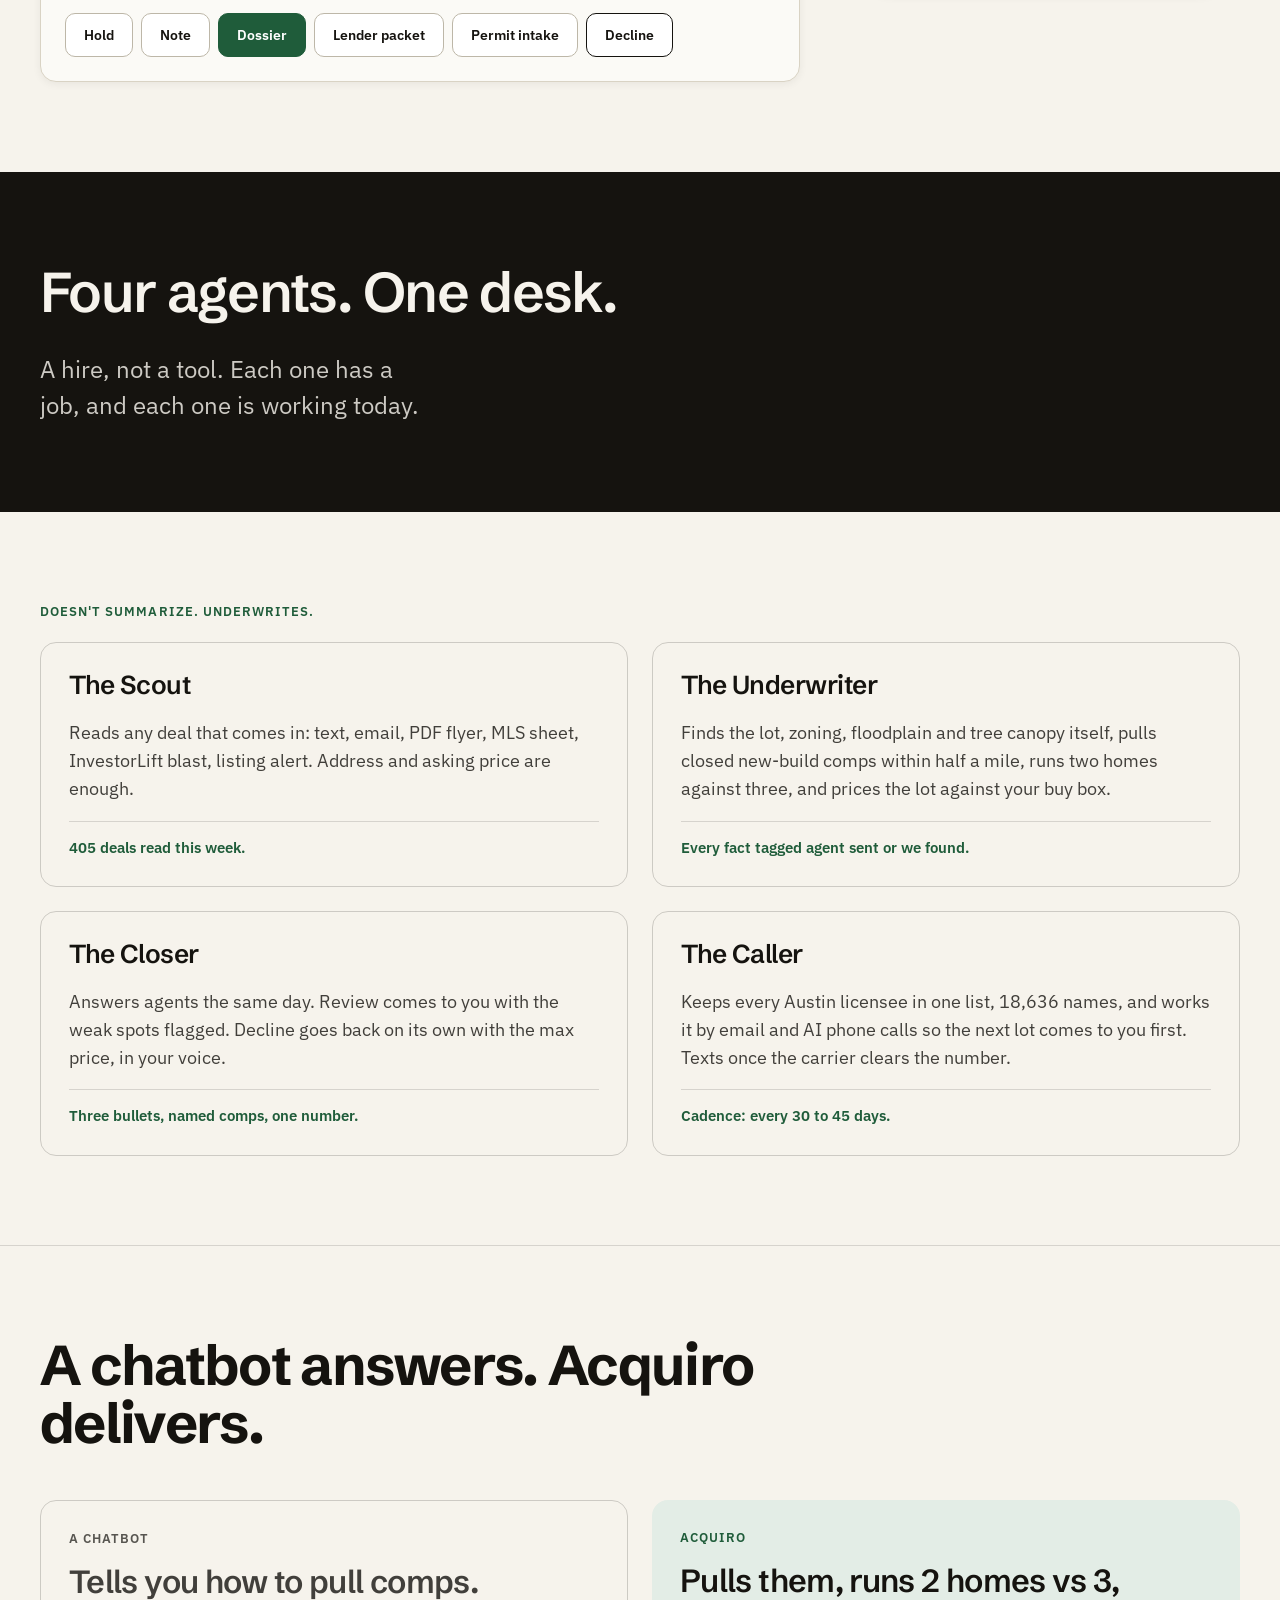
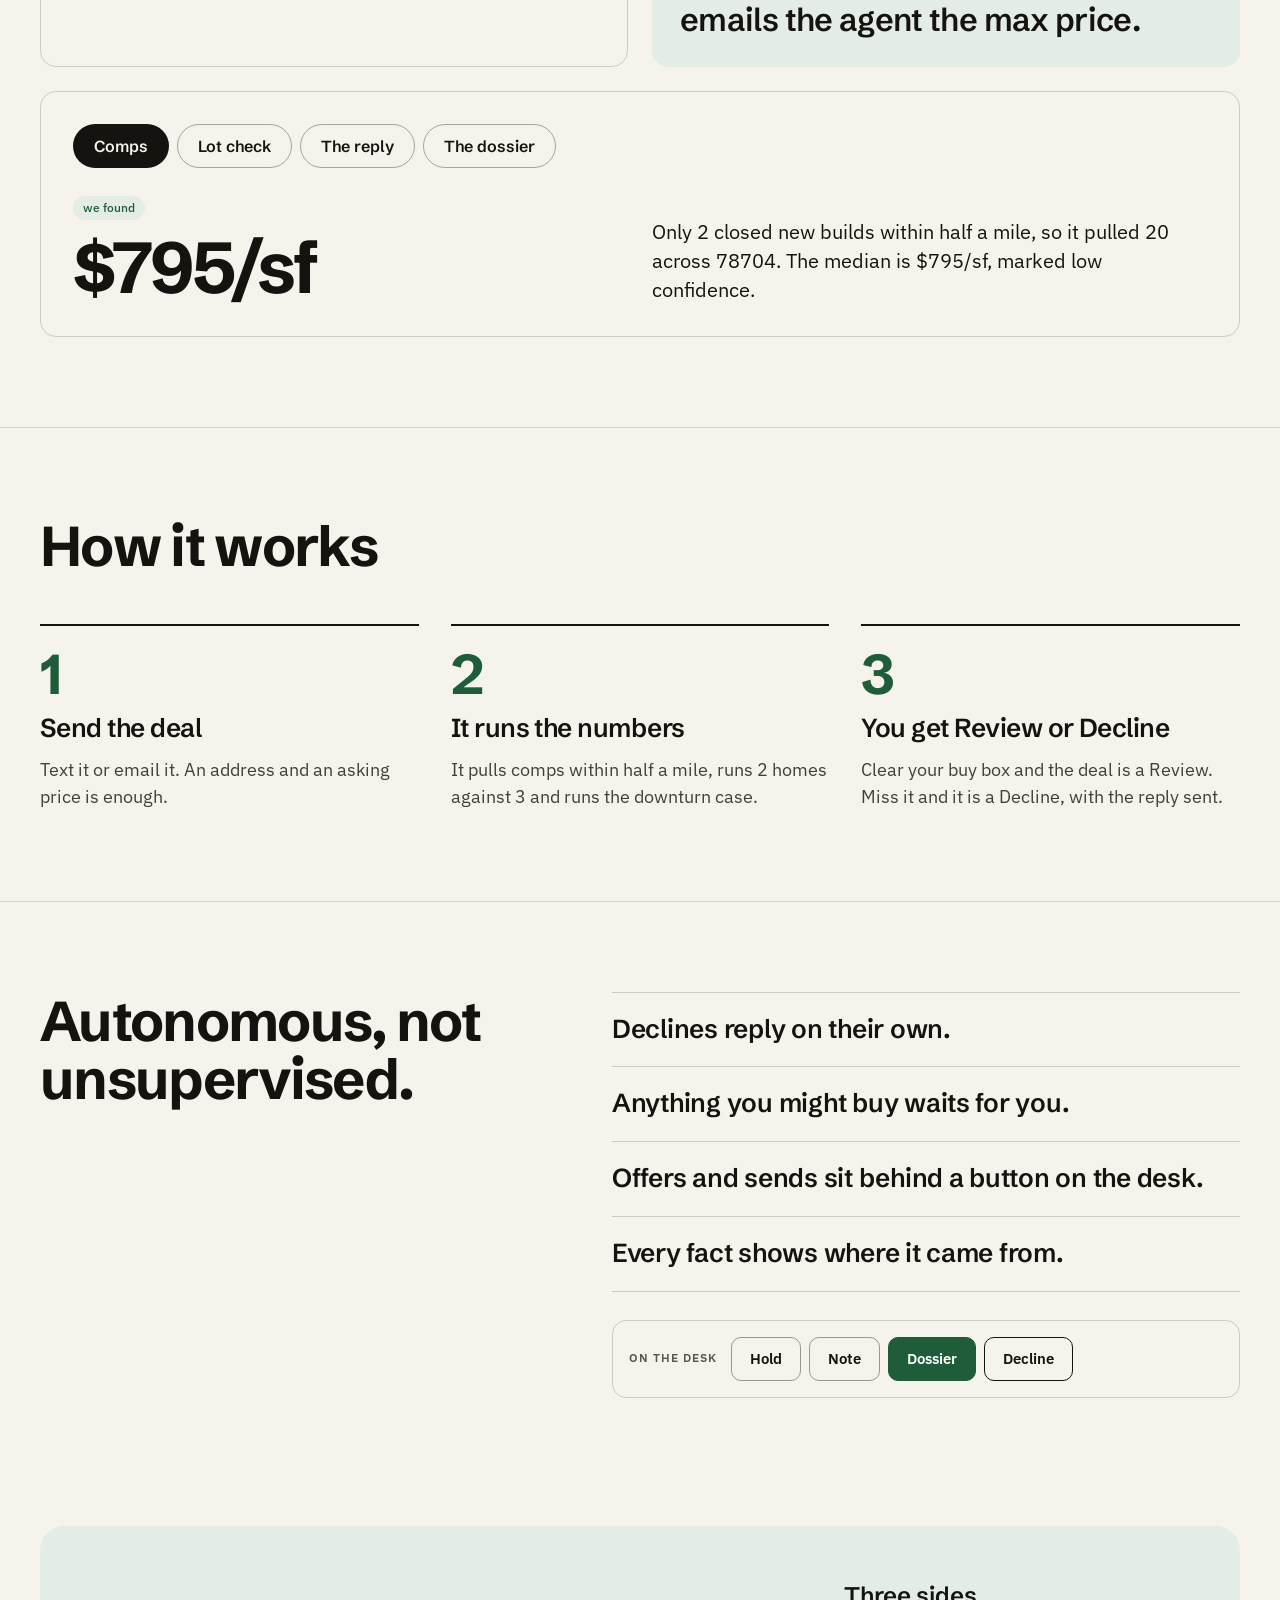
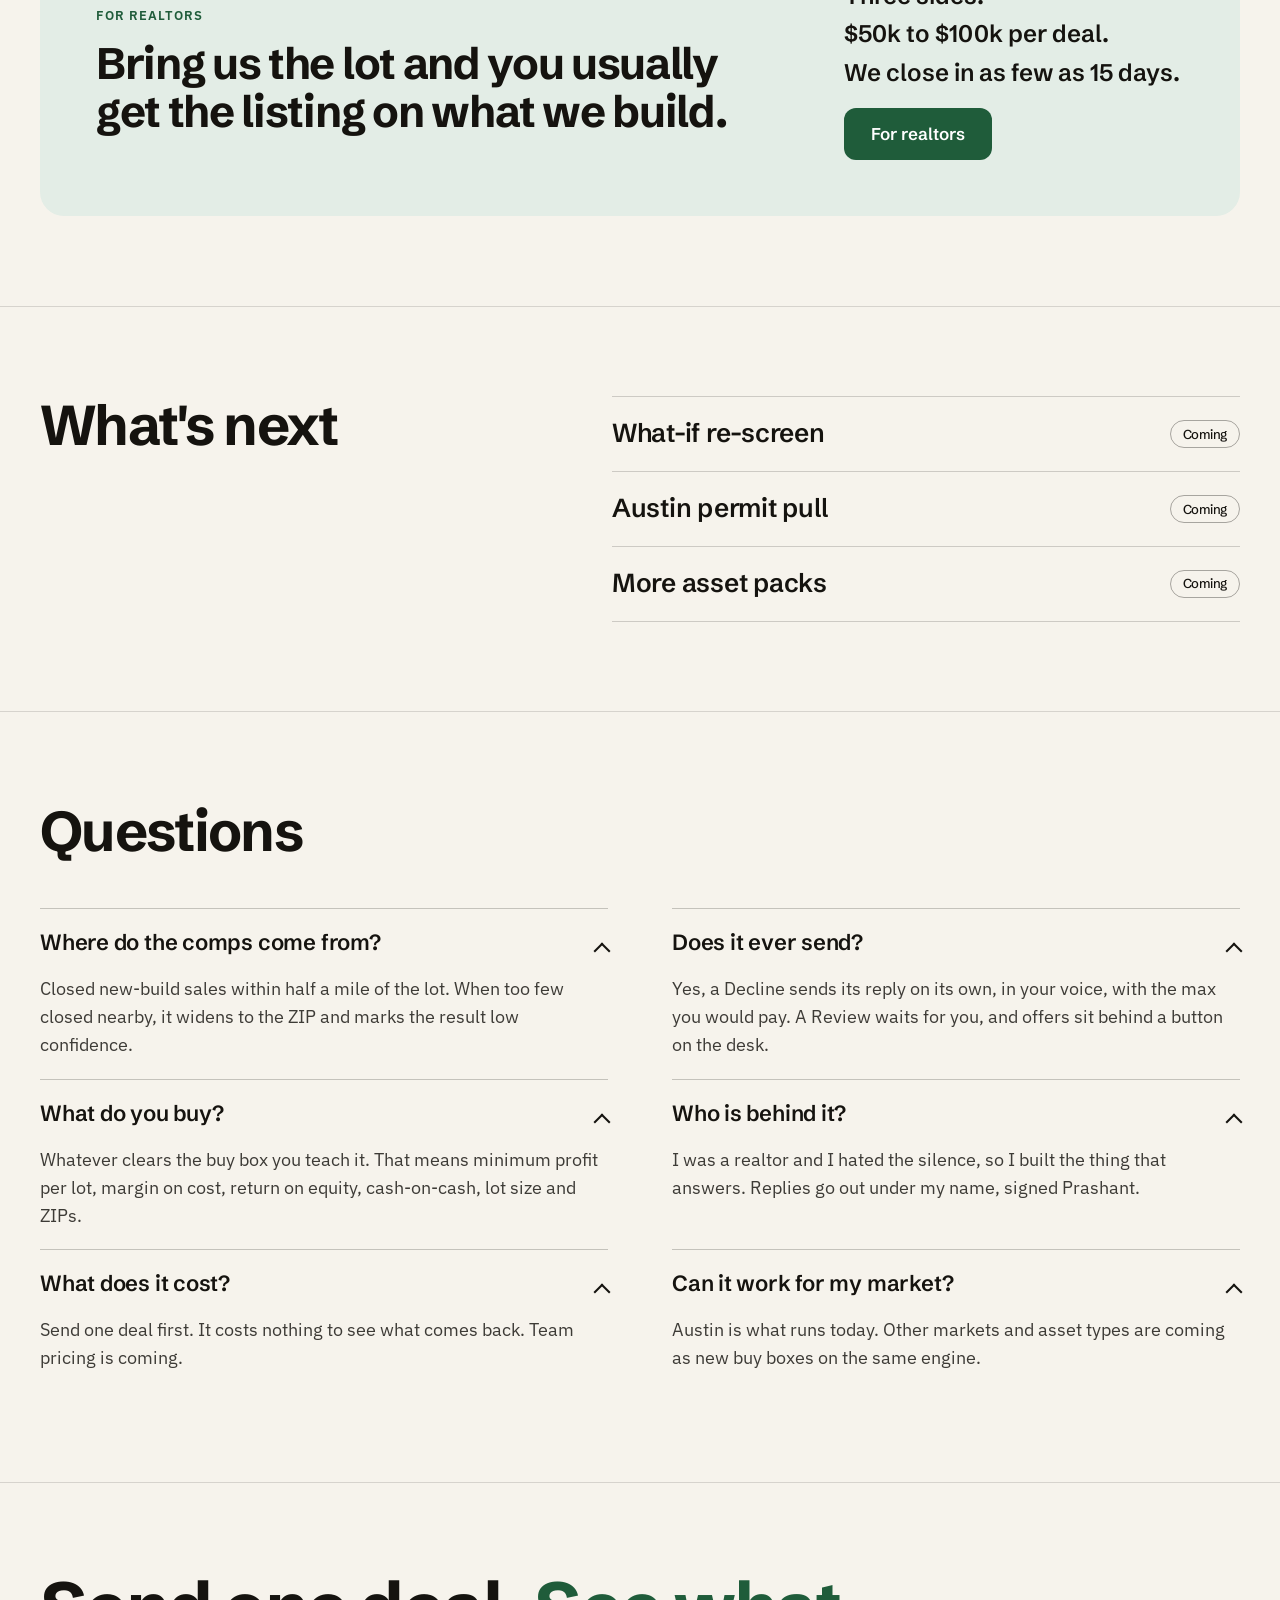
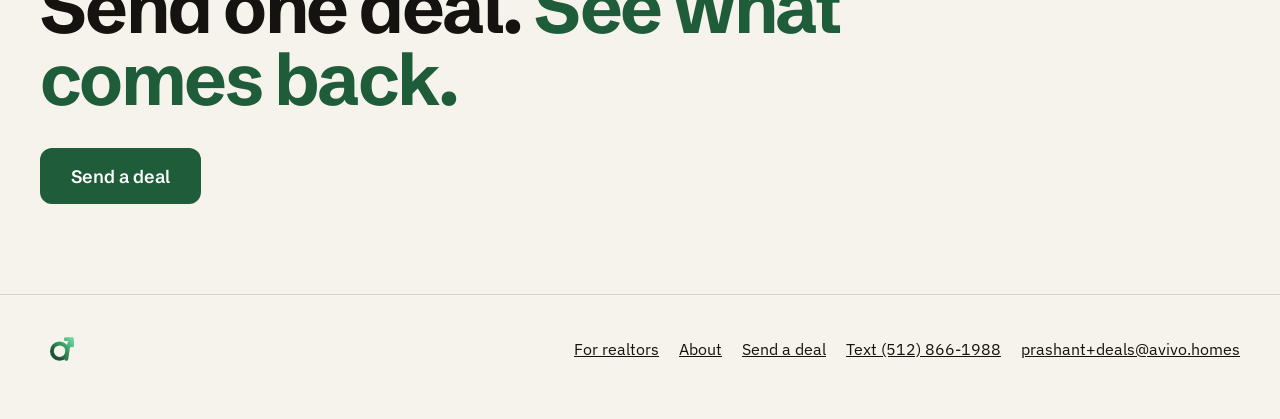
==== commit be4565d5: "Publish Acquiro landing site (4bbeea25)" ====
--- a/index.html
+++ b/index.html
@@ -298,7 +298,7 @@
 <a class="btn btn-solid" href="submit.html">Send a deal</a>
 <a class="btn btn-line" href="#desk">See the desk</a>
 </div>
-<a class="textlink" href="about.html">Watch the pitch, two minutes</a>
+<a class="textlink" href="about.html">Watch the demo, two and a half minutes</a>
 </div>
 <p class="proof"><span class="n">405</span><span>deals screened this week.</span></p>
 </div>
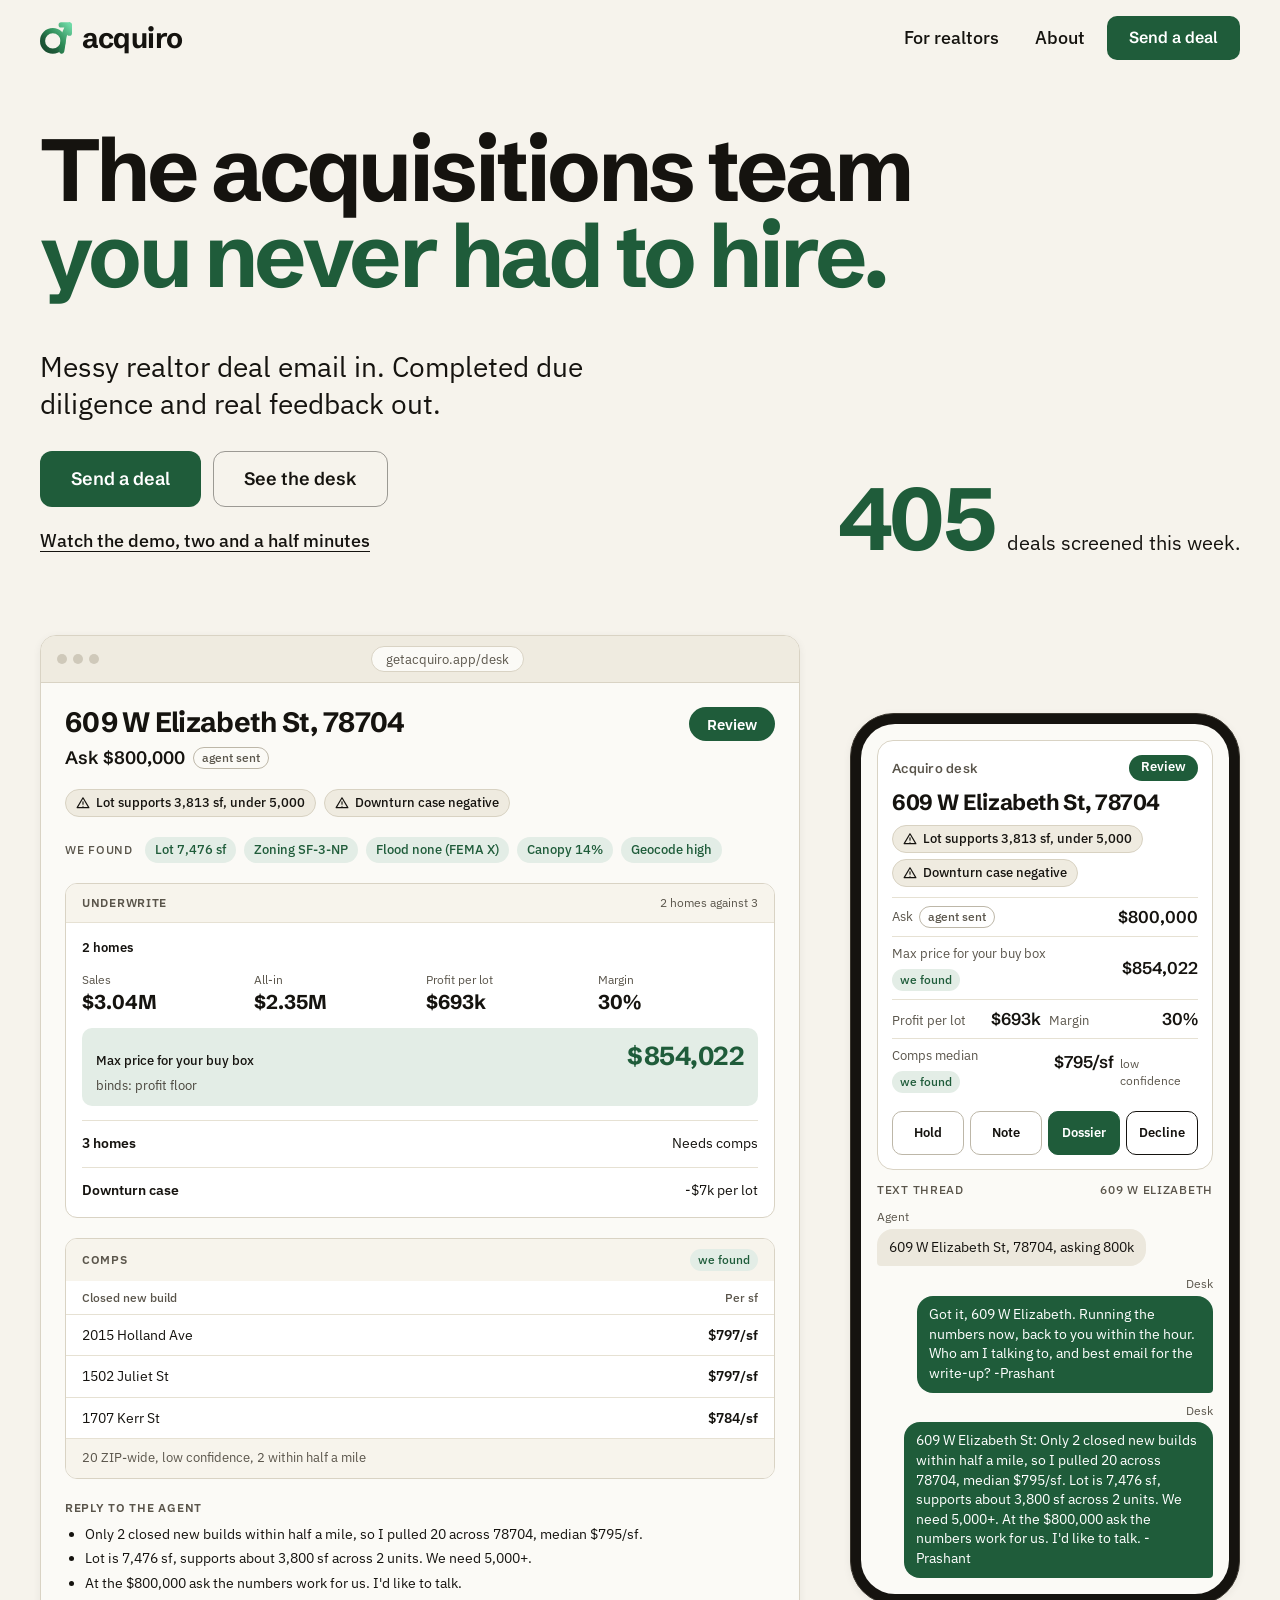
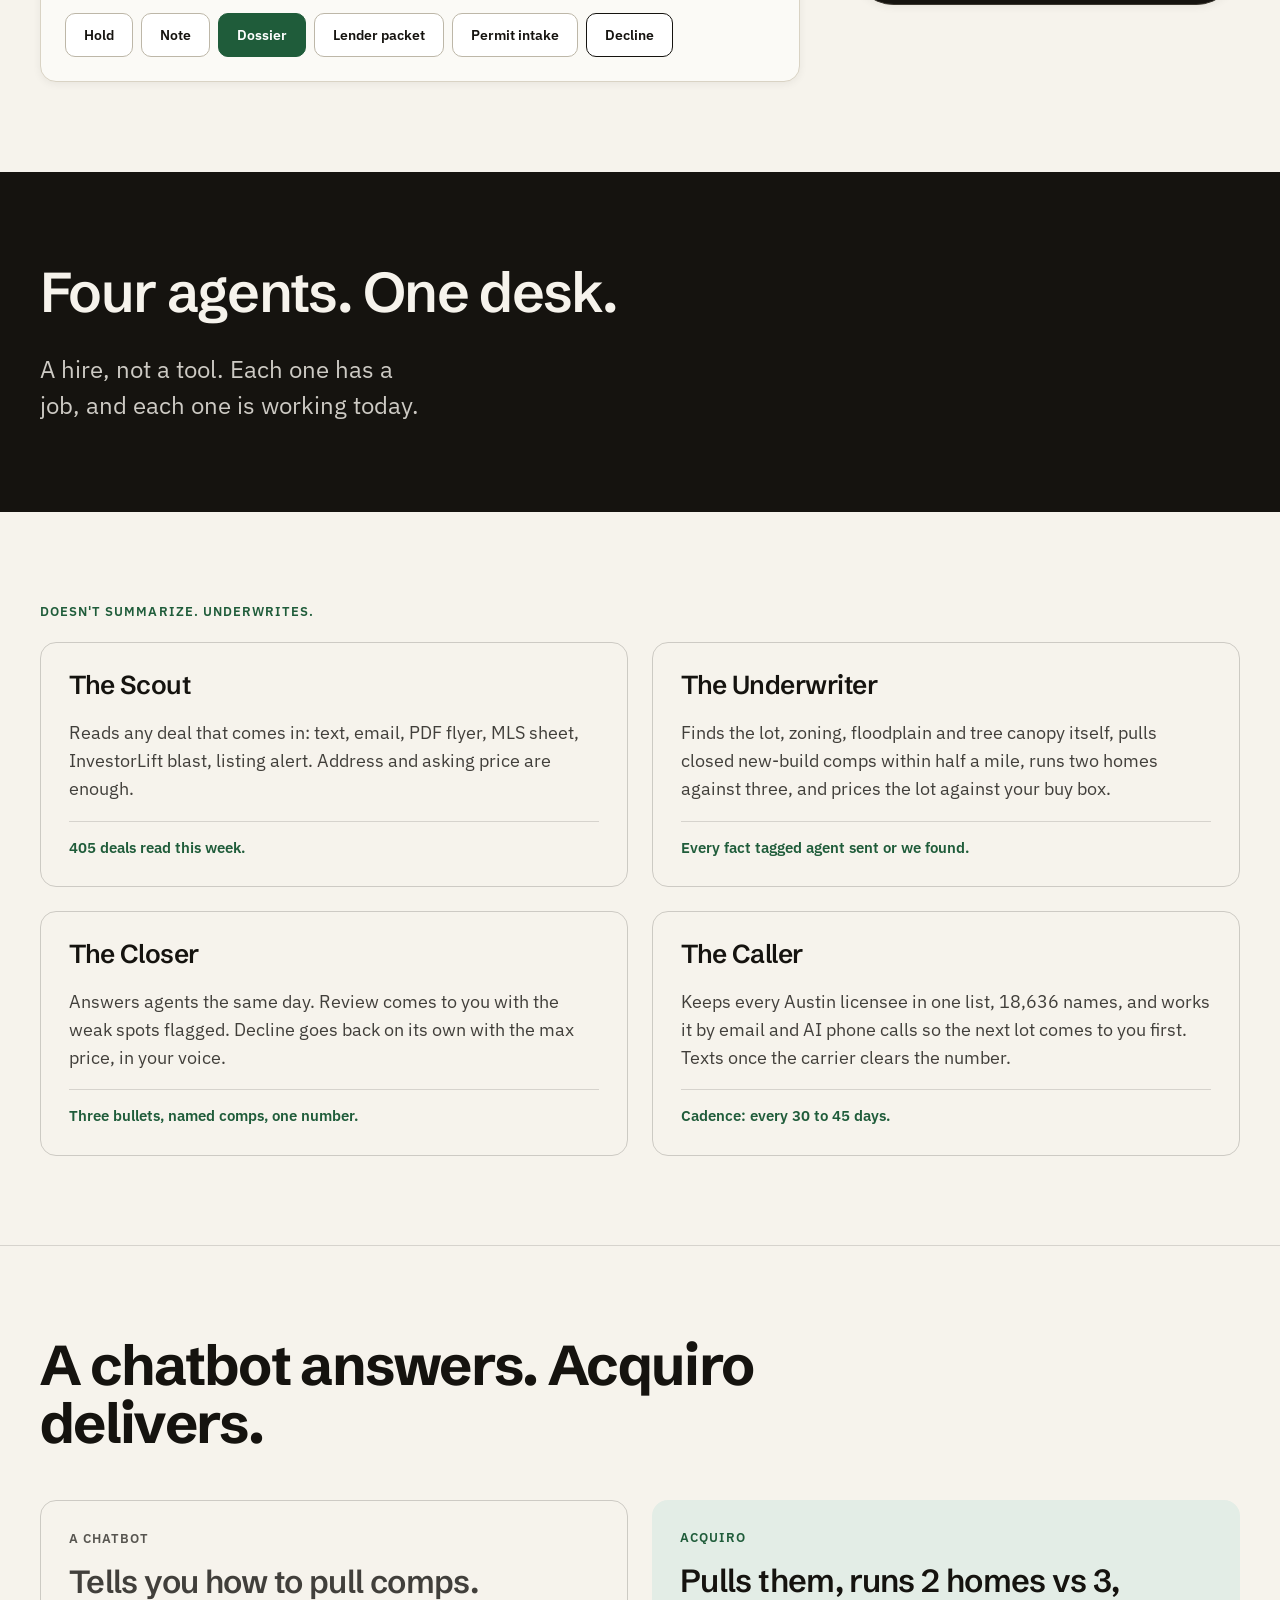
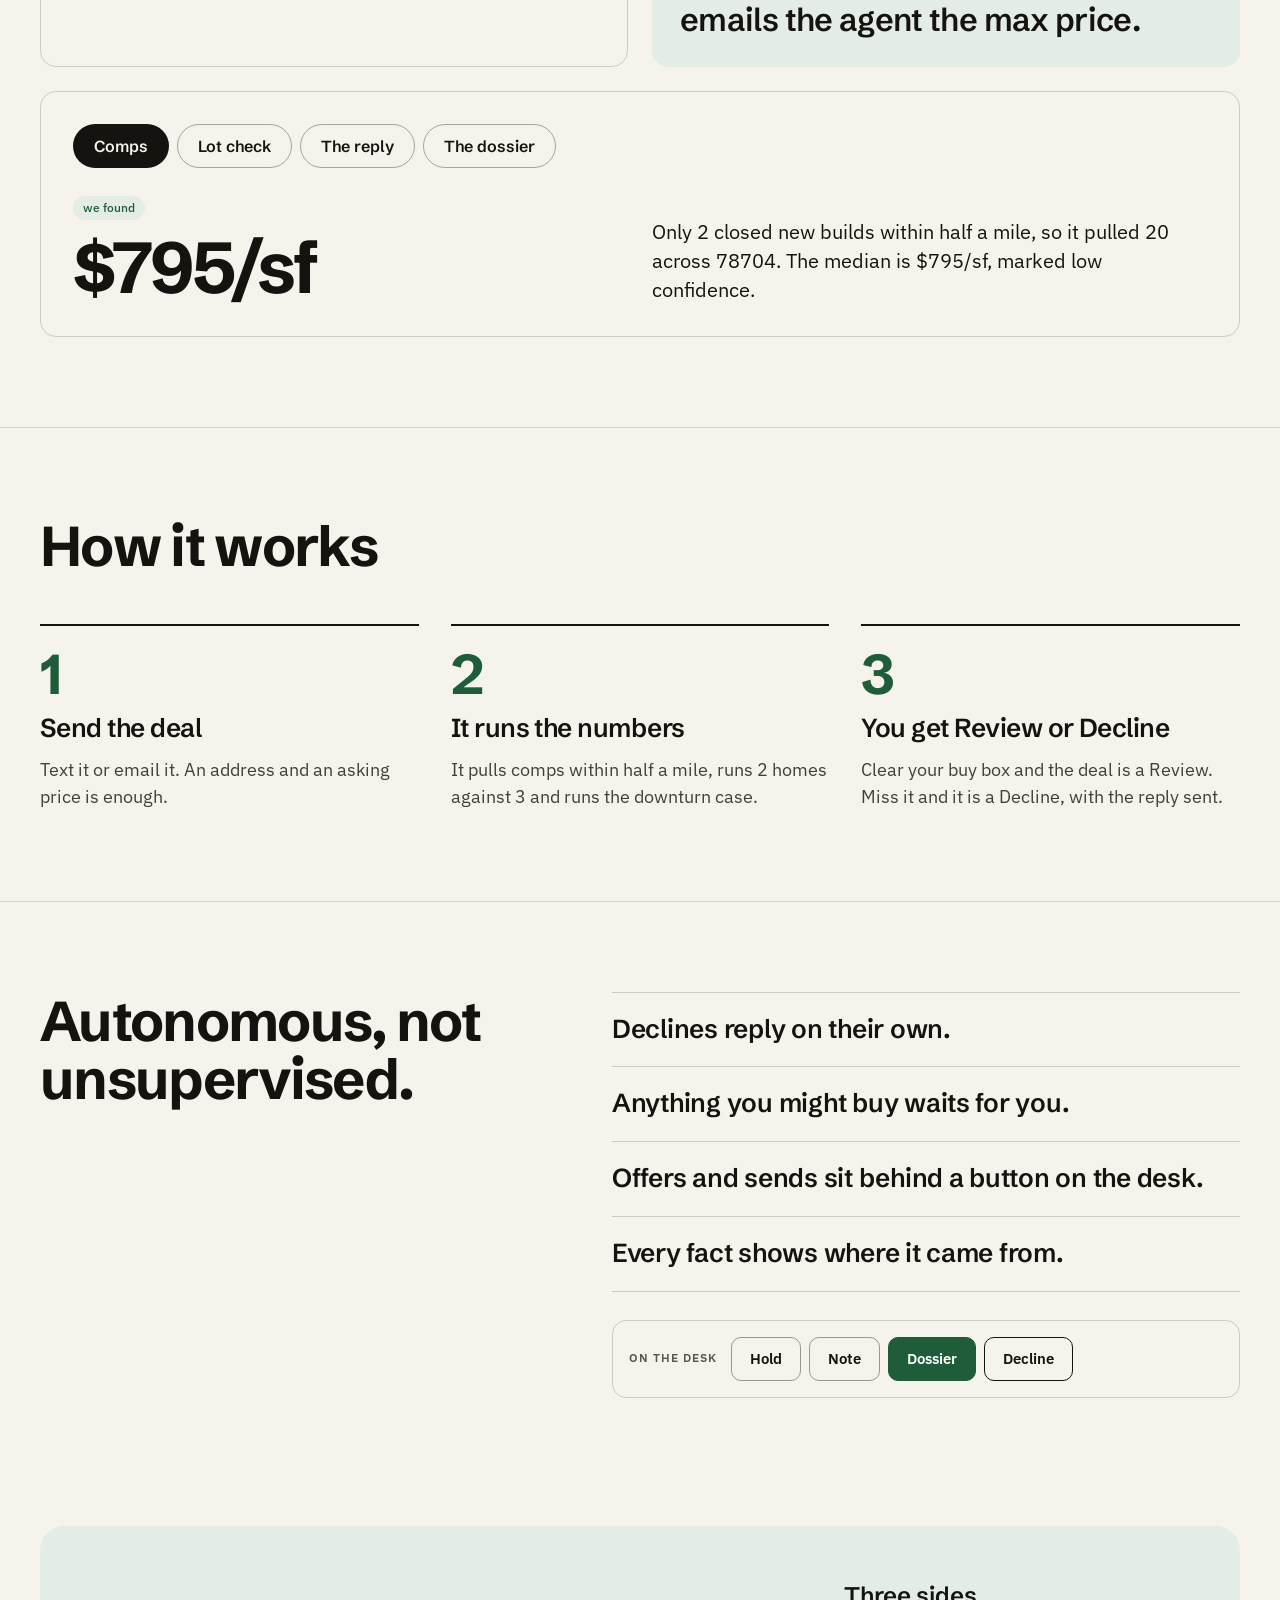
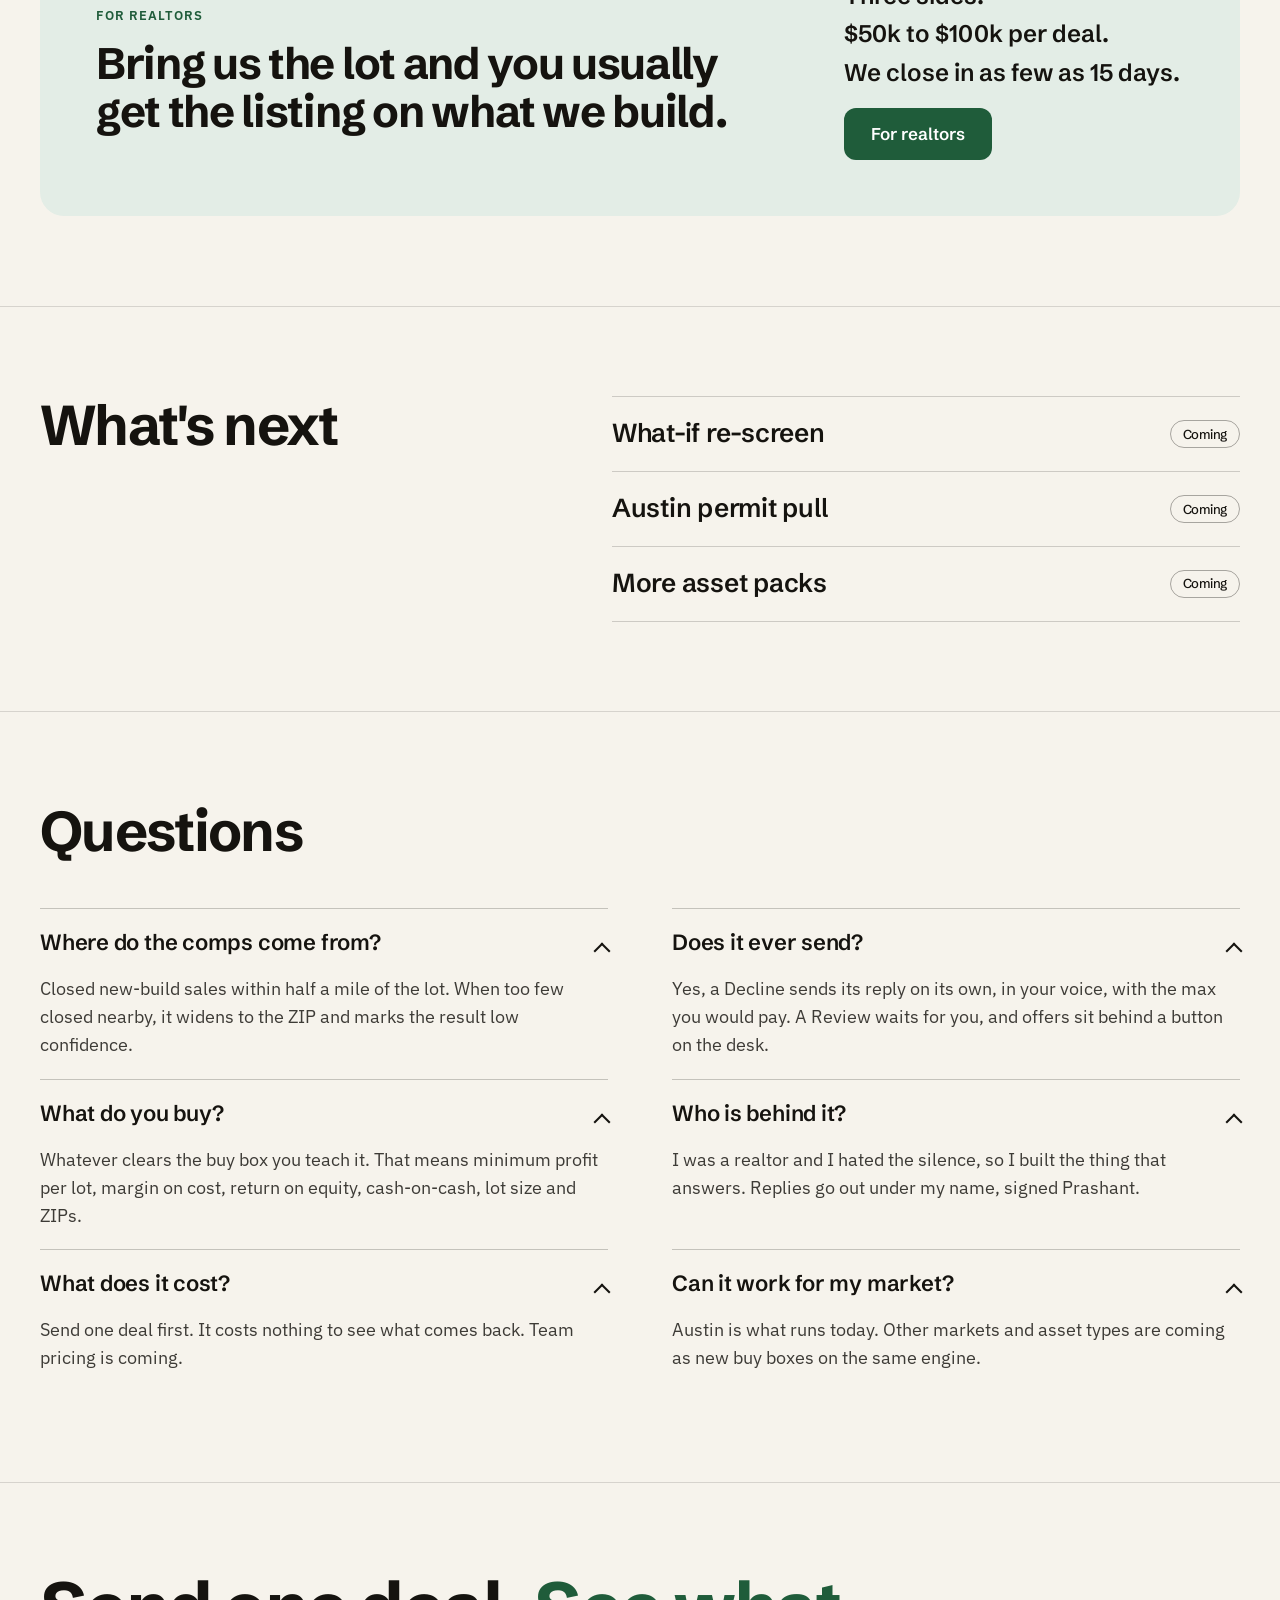
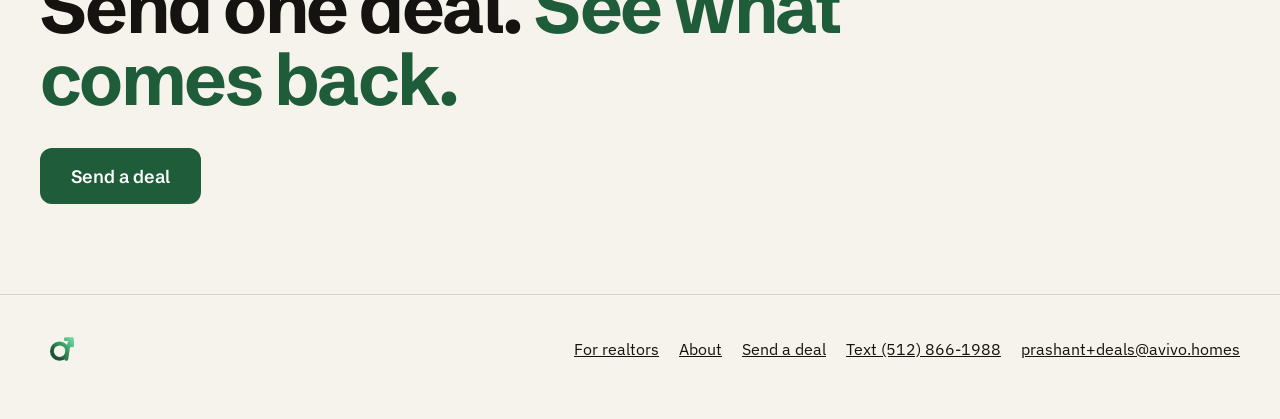
==== commit a6b51137: "Publish Acquiro landing site (59118dc4)" ====
--- a/index.html
+++ b/index.html
@@ -303,7 +303,7 @@
 <p class="proof"><span class="n">405</span><span>deals screened this week.</span></p>
 </div>
 <div class="shots">
-<div class="phone" role="img" aria-label="Phone showing the desk card and the text thread for 609 W Elizabeth St, 78704. The card says Review with 2 flags: the lot supports 3,813 sf, under 5,000, and the downturn case is negative. Ask is $800,000, sent by the agent. Max price for your buy box is $854,022. The thread: the agent texts the address and asking 800k, the desk answers that it is running the numbers, then sends the max price of $854,000.">
+<div class="phone" role="img" aria-label="Phone showing the desk card and the text thread for 609 W Elizabeth St, 78704. The card says Review with 2 flags: the lot supports 3,813 sf, under 5,000, and the downturn case is negative. Ask is $800,000, sent by the agent. Max price for your buy box is $854,022. The thread: the agent texts the address and asking 800k, the desk answers that it is running the numbers, then sends its reply: at the $800,000 ask the numbers work for us.">
 <div class="screen"><div class="scr">
 <div class="mcard">
 <div class="mhead"><span class="mname">Acquiro desk</span><span class="verdict">Review</span></div>
@@ -321,7 +321,7 @@
 <div class="thread-h"><span>Text thread</span><span>609 W Elizabeth</span></div>
 <div class="msg"><span class="who">Agent</span><p class="bub">609 W Elizabeth St, 78704, asking 800k</p></div>
 <div class="msg me"><span class="who">Desk</span><p class="bub">Got it, 609 W Elizabeth. Running the numbers now, back to you within the hour. Who am I talking to, and best email for the write-up? -Prashant</p></div>
-<div class="msg me"><span class="who">Desk</span><p class="bub w">609 W Elizabeth St: Only 2 closed new builds within half a mile, so I pulled 20 across 78704, median $795/sf. Lot is 7,476 sf, supports about 3,800 sf across 2 units. We need 5,000+. The max I'd pay on this lot is $854,000. -Prashant</p></div>
+<div class="msg me"><span class="who">Desk</span><p class="bub w">609 W Elizabeth St: Only 2 closed new builds within half a mile, so I pulled 20 across 78704, median $795/sf. Lot is 7,476 sf, supports about 3,800 sf across 2 units. We need 5,000+. At the $800,000 ask the numbers work for us. I'd like to talk. -Prashant</p></div>
 </div>
 </div></div>
 </div>
@@ -362,7 +362,7 @@
 <ul>
 <li>Only 2 closed new builds within half a mile, so I pulled 20 across 78704, median $795/sf.</li>
 <li>Lot is 7,476 sf, supports about 3,800 sf across 2 units. We need 5,000+.</li>
-<li>The max I'd pay on this lot is $854,000.</li>
+<li>At the $800,000 ask the numbers work for us. I'd like to talk.</li>
 </ul>
 </div>
 <div class="dacts"><span class="mbtn">Hold</span><span class="mbtn">Note</span><span class="mbtn go">Dossier</span><span class="mbtn">Lender packet</span><span class="mbtn">Permit intake</span><span class="mbtn no">Decline</span></div>
@@ -430,8 +430,8 @@
 <p class="say">The lot supports about 3,800 sf across 2 units. The buy box needs 5,000+, so the desk card flags it.</p>
 </div>
 <div class="tp" id="panel-reply" role="tabpanel" aria-labelledby="tab-reply">
-<div class="lead"><span class="tag t24 pg">sent to the agent</span><p class="big d">$854,000</p></div>
-<p class="say">The max I'd pay on this lot is $854,000. The agent gets that number in the thread, signed Prashant.</p>
+<div class="lead"><span class="tag t24 pg">sent to the agent</span><p class="big d sm">Works at the ask</p></div>
+<p class="say">At the $800,000 ask the numbers work for us. I'd like to talk. The agent gets that line in the thread, signed Prashant.</p>
 </div>
 <div class="tp" id="panel-dossier" role="tabpanel" aria-labelledby="tab-dossier">
 <div class="lead"><span class="tag t24 found">we found</span><p class="big d sm">The write-up</p></div>
